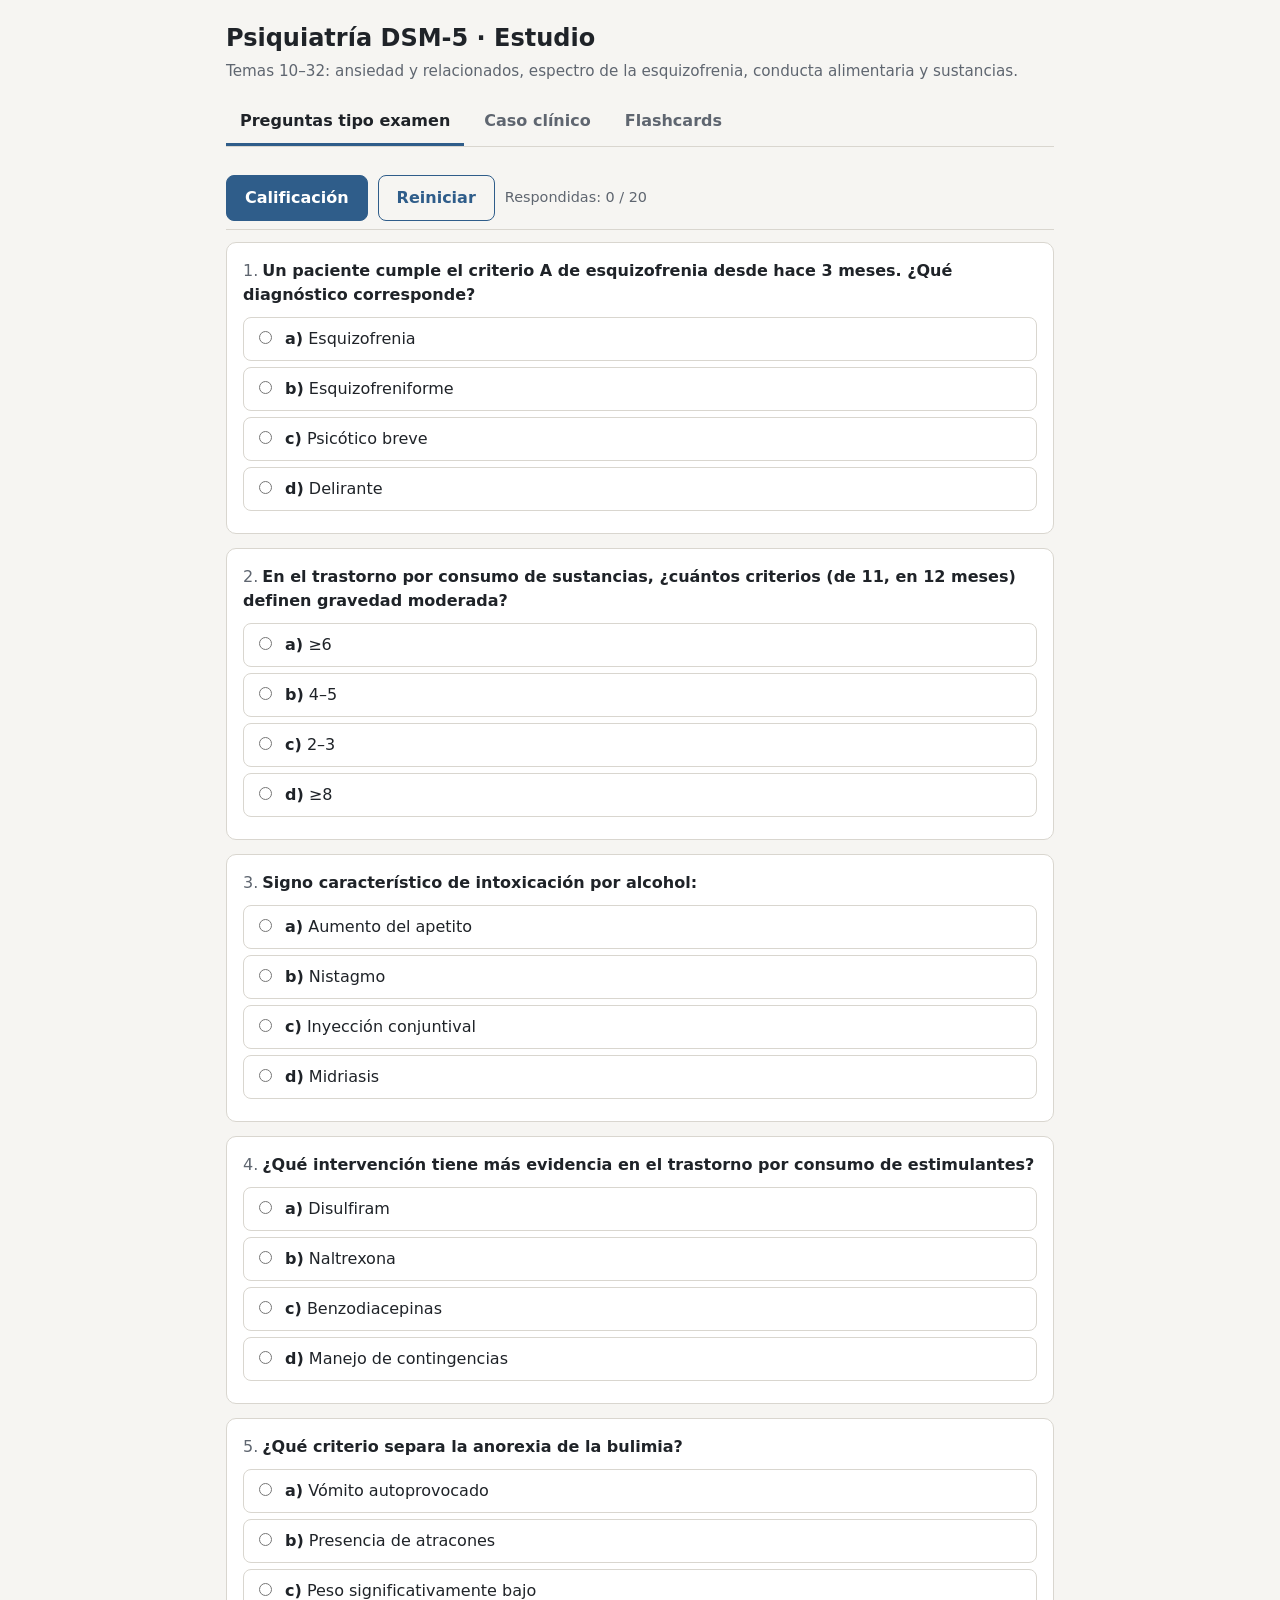
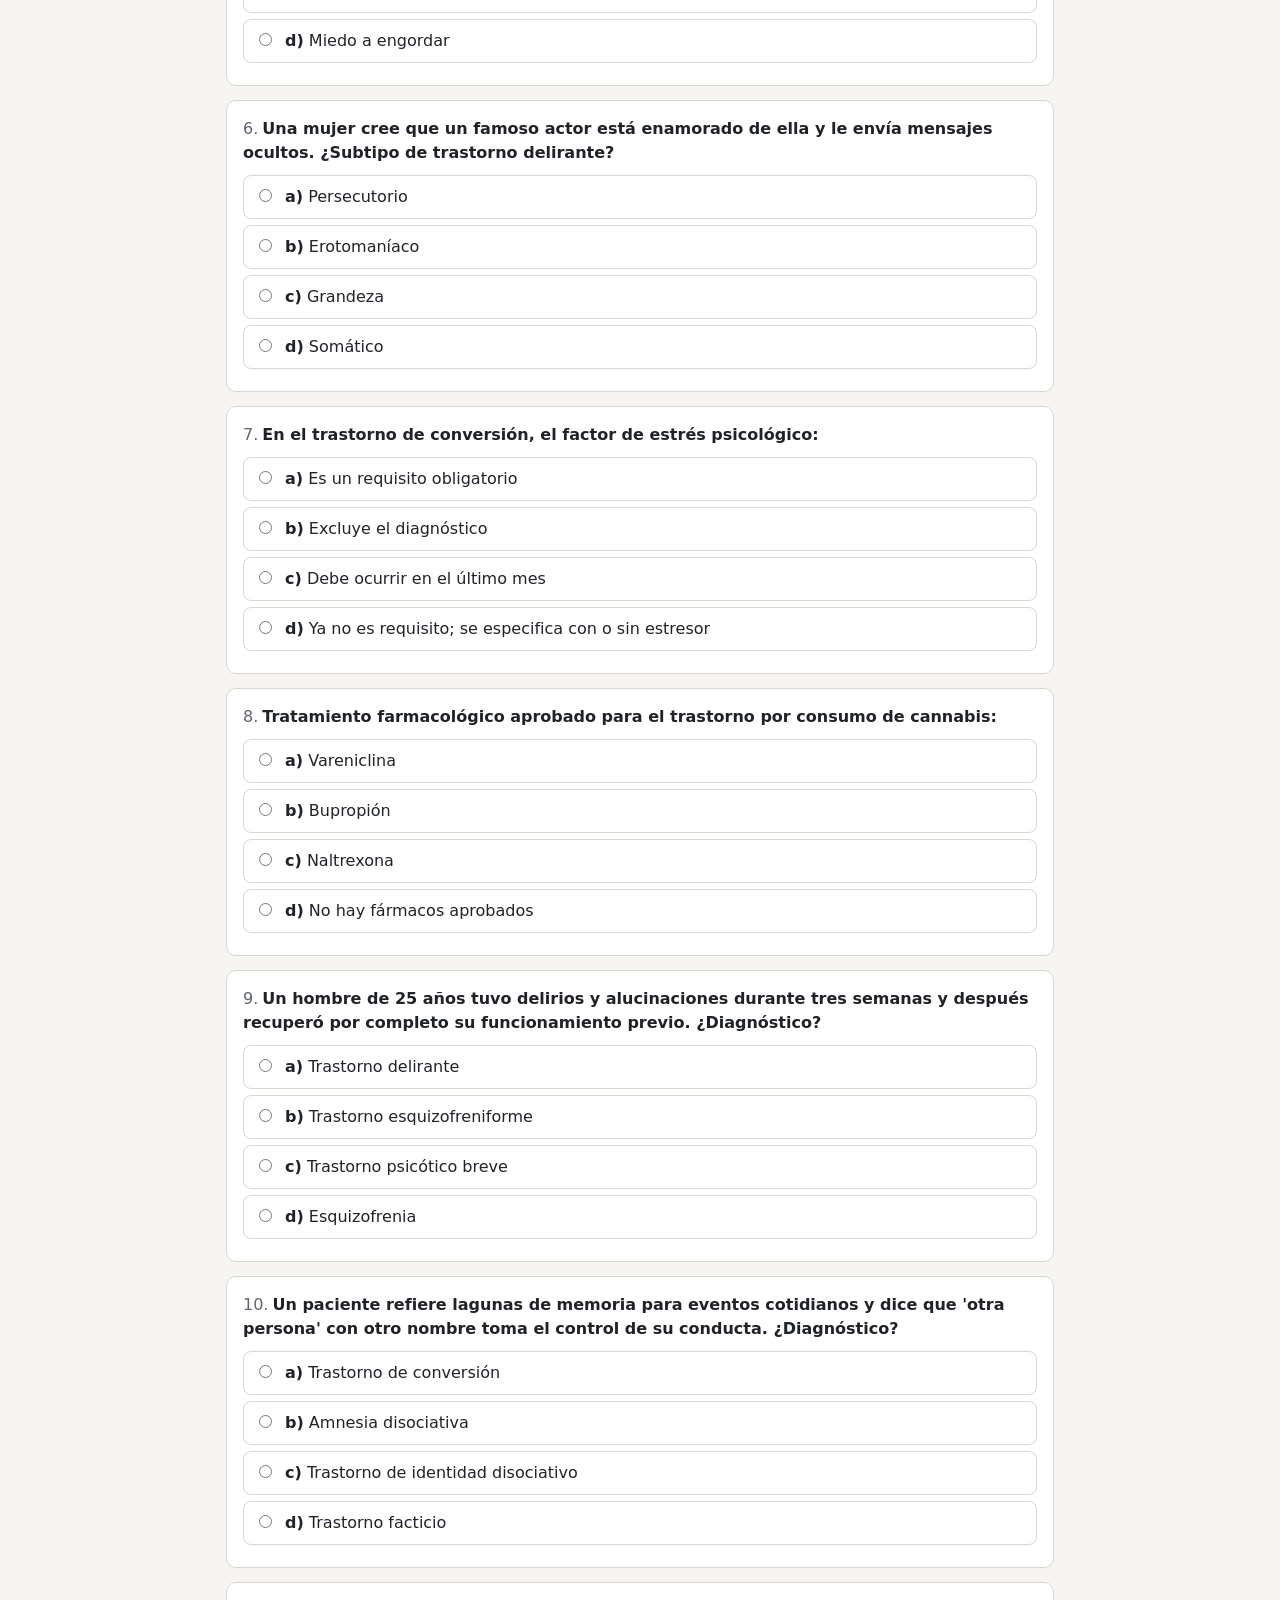
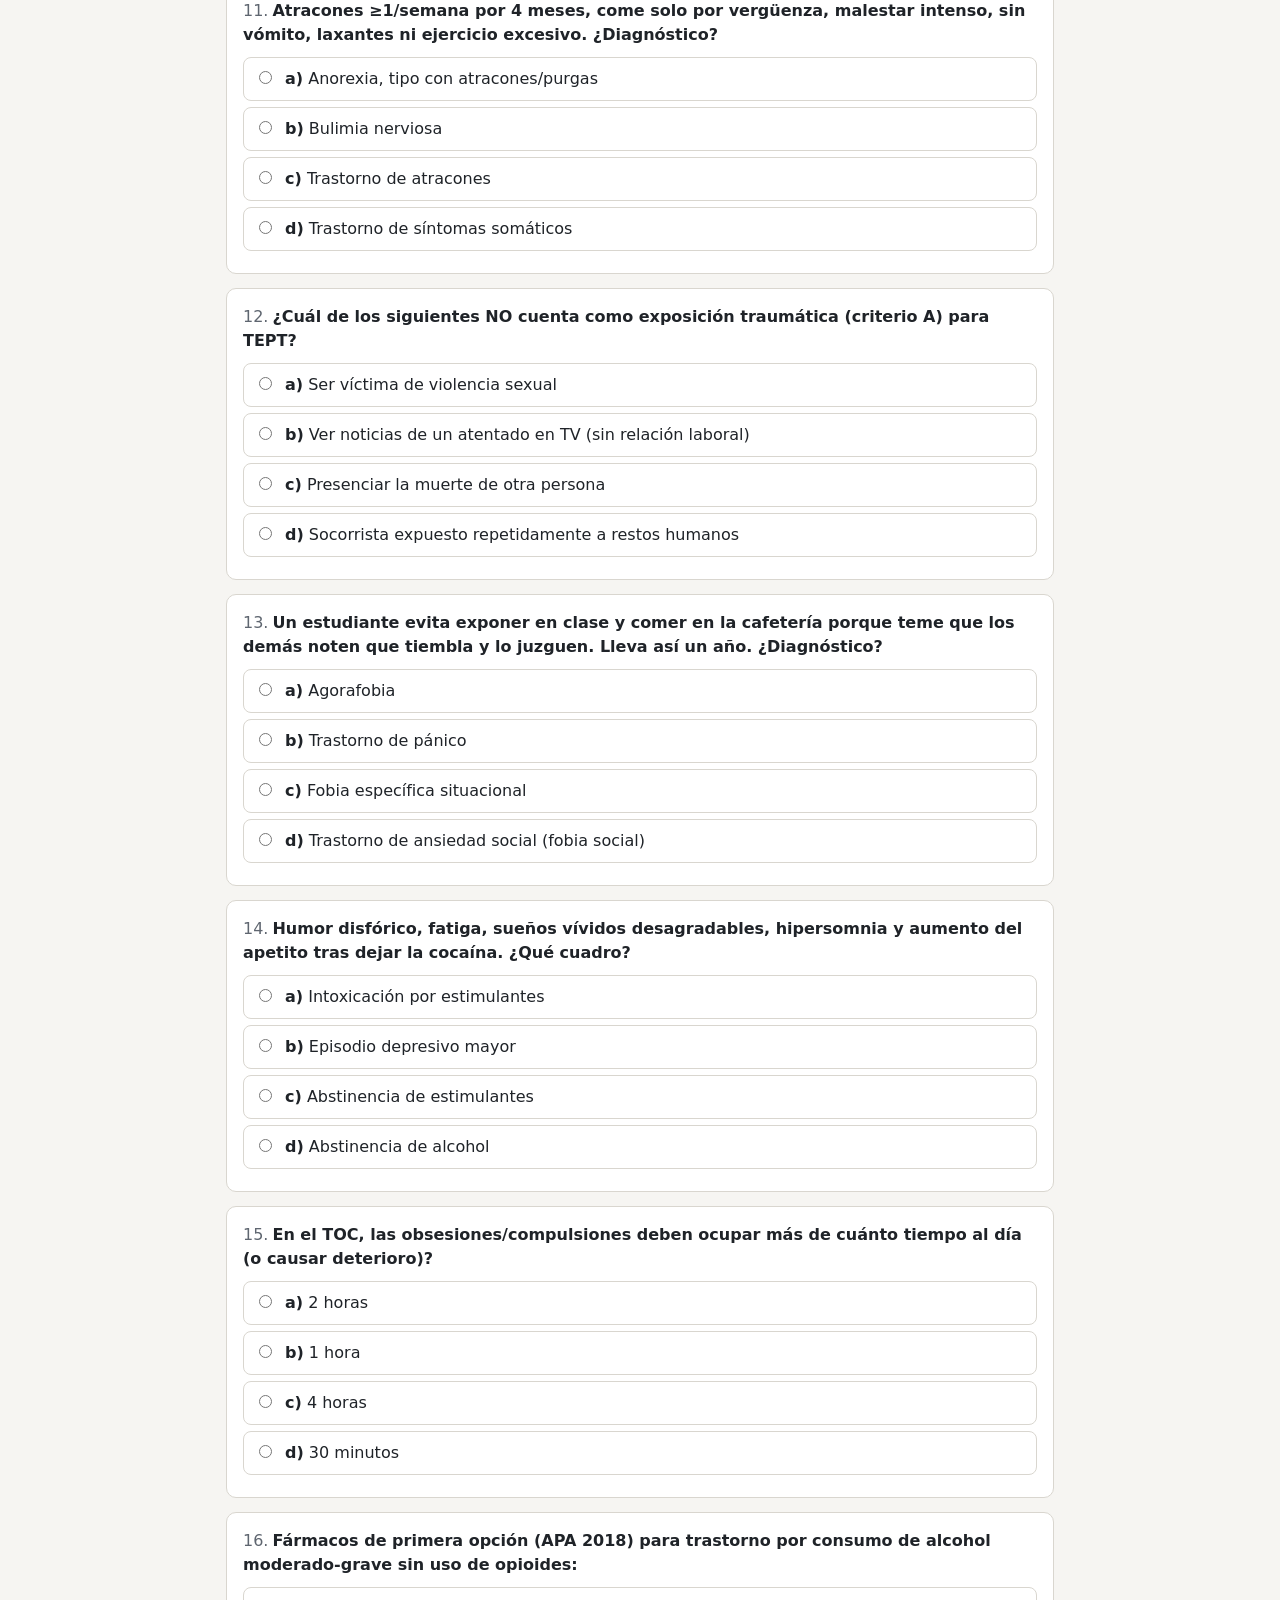
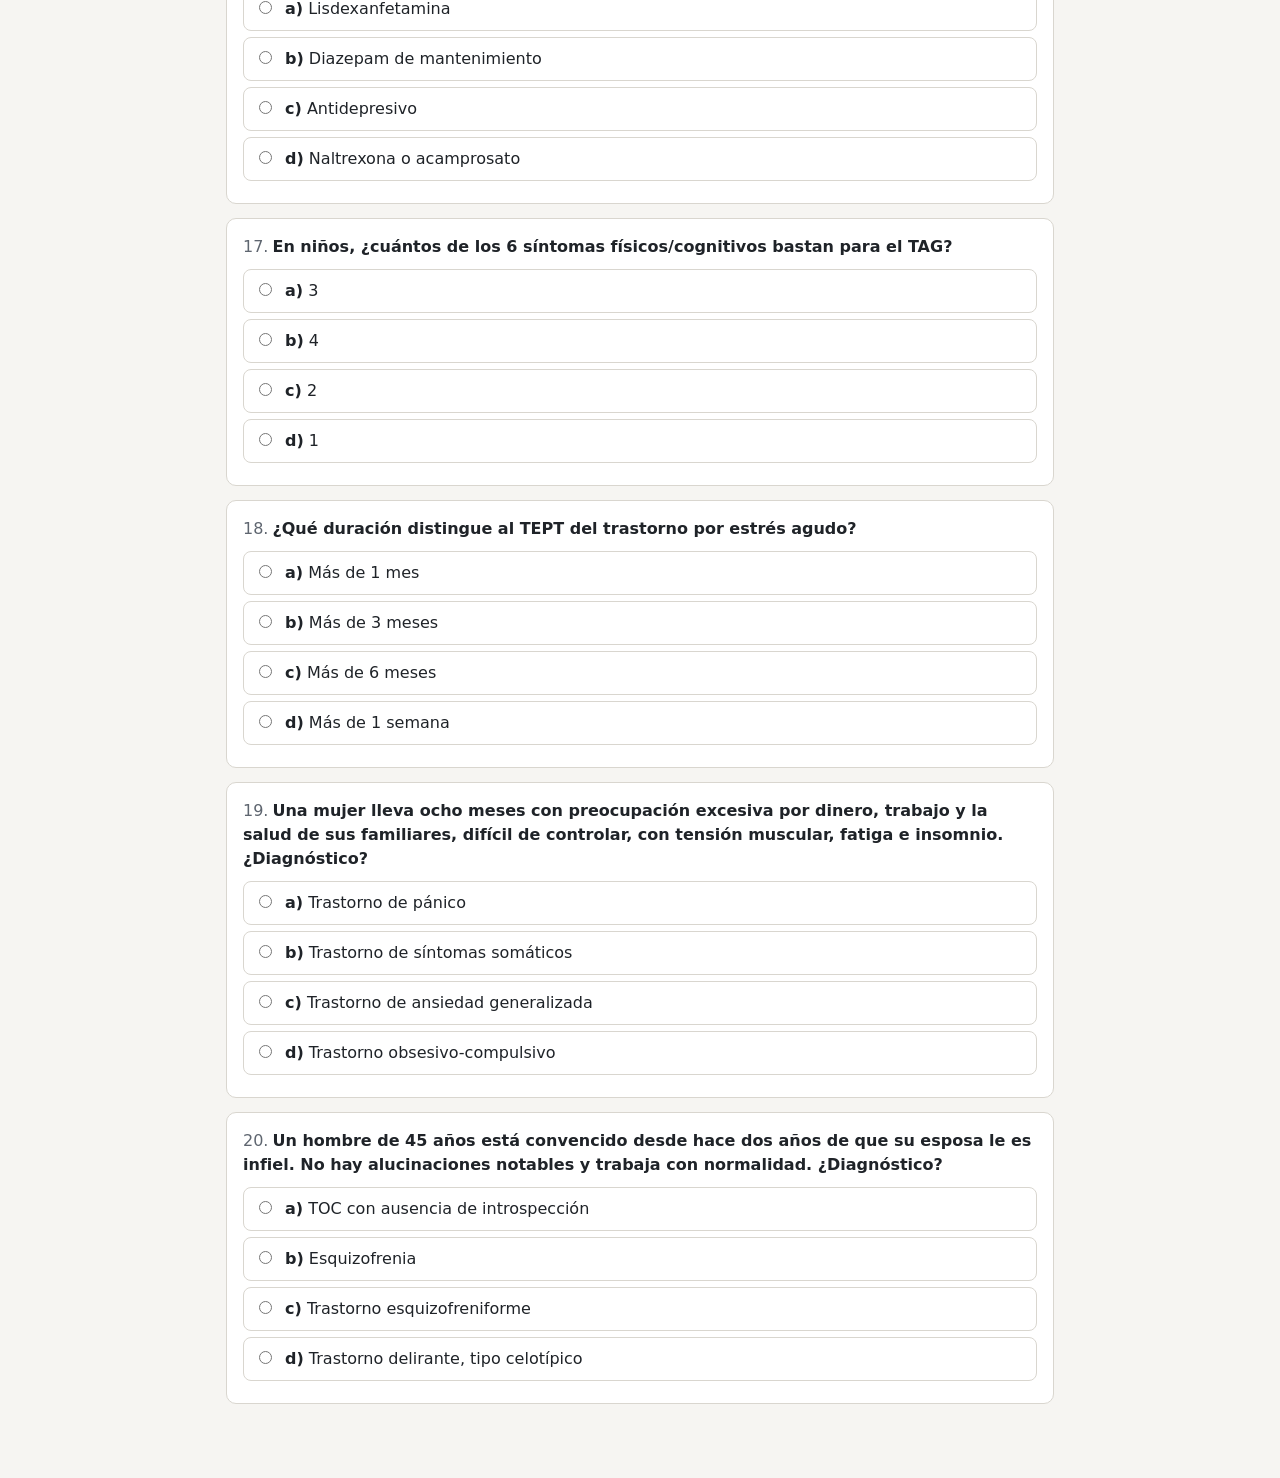
==== index.html @ 0a634ab6 "Agregar página de estudio de psiquiatría DSM-5 (temas 10–32) Incluye tres secciones basadas en la gu" ====
<!doctype html>
<html lang="es">
<head>
<meta charset="utf-8">
<meta name="viewport" content="width=device-width, initial-scale=1">
<title>Psiquiatría DSM-5: Estudio</title>
<meta name="description" content="Examen de opción múltiple, casos clínicos y flashcards de psiquiatría (DSM-5, temas 10–32).">
<style>
:root{
  --bg:#f6f5f2; --surface:#ffffff; --surface-2:#efede8; --text:#1f2328; --muted:#5f6670;
  --border:#d9d6cf; --accent:#2f5d8a; --accent-ink:#ffffff; --ok:#1f7a4a; --ok-bg:#e3f3ea;
  --bad:#b3261e; --bad-bg:#fbe6e4; --warn-bg:#fff4d6;
}
@media (prefers-color-scheme: dark){
  :root:not([data-theme="light"]){
    --bg:#15171a; --surface:#1e2125; --surface-2:#272b30; --text:#e6e6e3; --muted:#a2a8b0;
    --border:#363b42; --accent:#7fb0e0; --accent-ink:#10141a; --ok:#5ccf8f; --ok-bg:#16301f;
    --bad:#ff8a80; --bad-bg:#3a1c1a; --warn-bg:#3a3218;
  }
}
:root[data-theme="dark"]{
  --bg:#15171a; --surface:#1e2125; --surface-2:#272b30; --text:#e6e6e3; --muted:#a2a8b0;
  --border:#363b42; --accent:#7fb0e0; --accent-ink:#10141a; --ok:#5ccf8f; --ok-bg:#16301f;
  --bad:#ff8a80; --bad-bg:#3a1c1a; --warn-bg:#3a3218;
}
*{box-sizing:border-box}
body{margin:0;background:var(--bg);color:var(--text);font:16px/1.5 system-ui,-apple-system,"Segoe UI",Roboto,sans-serif}
.wrap{max-width:860px;margin:0 auto;padding:20px 16px 60px}
header h1{font-size:1.5rem;margin:0 0 4px}
header p{margin:0 0 16px;color:var(--muted);font-size:.95rem}
nav.tabs{display:flex;gap:6px;border-bottom:1px solid var(--border);margin-bottom:20px;overflow-x:auto}
nav.tabs button{background:none;border:none;border-bottom:3px solid transparent;color:var(--muted);padding:10px 14px;font:inherit;font-weight:600;cursor:pointer;white-space:nowrap}
nav.tabs button[aria-selected="true"]{color:var(--text);border-bottom-color:var(--accent)}
section[hidden]{display:none}
.card{background:var(--surface);border:1px solid var(--border);border-radius:10px;padding:16px;margin-bottom:14px}
.q-head{font-weight:600;margin-bottom:10px}
.q-num{color:var(--muted);font-weight:500;margin-right:4px}
.opt{display:flex;gap:10px;align-items:flex-start;padding:9px 10px;border:1px solid var(--border);border-radius:8px;margin:6px 0;cursor:pointer;background:var(--surface)}
.opt:hover{background:var(--surface-2)}
.opt input{margin-top:4px;flex:none}
.opt.correct{border-color:var(--ok);background:var(--ok-bg)}
.opt.wrong{border-color:var(--bad);background:var(--bad-bg)}
.card.graded-ok{border-left:5px solid var(--ok)}
.card.graded-bad{border-left:5px solid var(--bad)}
.why{display:none;margin-top:10px;font-size:.93rem;padding:10px;border-radius:8px;background:var(--surface-2)}
.graded .why{display:block}
.tag{display:inline-block;font-size:.75rem;font-weight:700;padding:2px 8px;border-radius:99px;margin-left:6px;vertical-align:middle}
.tag.ok{background:var(--ok-bg);color:var(--ok)}
.tag.bad{background:var(--bad-bg);color:var(--bad)}
.toolbar{display:flex;flex-wrap:wrap;gap:10px;align-items:center;margin:14px 0}
.btn{font:inherit;font-weight:600;padding:10px 18px;border-radius:8px;border:1px solid var(--accent);cursor:pointer;background:var(--accent);color:var(--accent-ink)}
.btn.secondary{background:transparent;color:var(--accent)}
.btn:disabled{opacity:.5;cursor:not-allowed}
select{font:inherit;padding:8px 10px;border-radius:8px;border:1px solid var(--border);background:var(--surface);color:var(--text);max-width:100%}
.score{display:none;padding:14px 16px;border-radius:10px;background:var(--warn-bg);border:1px solid var(--border);margin:10px 0 16px;font-size:1.05rem}
.score.show{display:block}
.score strong{font-size:1.4rem}
.case-text{background:var(--surface-2);border-left:4px solid var(--accent);padding:14px 16px;border-radius:8px;margin-bottom:16px}
.case-text h3{margin:0 0 8px}
.case-text p{margin:6px 0}
.sticky-bar{position:sticky;top:0;z-index:2;background:var(--bg);padding:8px 0;border-bottom:1px solid var(--border);margin-bottom:12px}
.progress{color:var(--muted);font-size:.9rem}
/* Flashcards */
.fc-area{display:flex;flex-direction:column;align-items:center}
.flash{width:100%;max-width:560px;height:320px;perspective:1200px;cursor:pointer;margin:6px 0 14px}
.flash-inner{position:relative;width:100%;height:100%;transition:transform .5s;transform-style:preserve-3d}
.flash.flipped .flash-inner{transform:rotateY(180deg)}
.face{position:absolute;inset:0;backface-visibility:hidden;-webkit-backface-visibility:hidden;border-radius:14px;border:1px solid var(--border);padding:22px;display:flex;flex-direction:column;justify-content:center;overflow:auto}
.front{background:var(--surface)}
.back{background:var(--surface-2);transform:rotateY(180deg);text-align:center}
.face .lbl{font-size:.75rem;text-transform:uppercase;letter-spacing:.08em;color:var(--muted);margin-bottom:10px;font-weight:700}
.front .txt{font-size:1.05rem}
.back .name{font-size:1.5rem;font-weight:700;margin-bottom:8px}
.back .key{color:var(--muted);font-size:.95rem}
.fc-nav{display:flex;gap:10px;flex-wrap:wrap;justify-content:center}
.hint{color:var(--muted);font-size:.85rem;text-align:center}
@media (max-width:520px){.flash{height:360px}.btn{padding:10px 14px}}
</style>
</head>
<body>
<div class="wrap">
  <header>
    <h1>Psiquiatría DSM-5 · Estudio</h1>
    <p>Temas 10–32: ansiedad y relacionados, espectro de la esquizofrenia, conducta alimentaria y sustancias.</p>
  </header>

  <nav class="tabs" role="tablist">
    <button role="tab" aria-selected="true" data-tab="examen">Preguntas tipo examen</button>
    <button role="tab" aria-selected="false" data-tab="caso">Caso clínico</button>
    <button role="tab" aria-selected="false" data-tab="flash">Flashcards</button>
  </nav>

  <!-- EXAMEN -->
  <section id="examen">
    <div class="sticky-bar toolbar">
      <button class="btn" id="ex-grade">Calificación</button>
      <button class="btn secondary" id="ex-reset">Reiniciar</button>
      <span class="progress" id="ex-progress"></span>
    </div>
    <div class="score" id="ex-score"></div>
    <div id="ex-list"></div>
  </section>

  <!-- CASO CLÍNICO -->
  <section id="caso" hidden>
    <div class="toolbar">
      <label for="case-select"><strong>Caso:</strong></label>
      <select id="case-select"></select>
    </div>
    <div class="case-text" id="case-text"></div>
    <div class="sticky-bar toolbar">
      <button class="btn" id="cs-grade">Calificación</button>
      <button class="btn secondary" id="cs-reset">Reiniciar</button>
      <span class="progress" id="cs-progress"></span>
    </div>
    <div class="score" id="cs-score"></div>
    <div id="cs-list"></div>
  </section>

  <!-- FLASHCARDS -->
  <section id="flash" hidden>
    <div class="toolbar">
      <label for="fc-filter"><strong>Bloque:</strong></label>
      <select id="fc-filter">
        <option value="all">Todos</option>
        <option value="ans">Ansiedad y relacionados (10–20)</option>
        <option value="psi">Espectro de la esquizofrenia (21–25)</option>
        <option value="ali">Conducta alimentaria (26–28)</option>
        <option value="sus">Sustancias (29–32)</option>
      </select>
      <button class="btn secondary" id="fc-shuffle">Barajar</button>
    </div>
    <div class="fc-area">
      <div class="progress" id="fc-progress"></div>
      <div class="flash" id="fc-card" tabindex="0" role="button" aria-label="Voltear tarjeta">
        <div class="flash-inner">
          <div class="face front"><div class="lbl">¿De qué se trata?</div><div class="txt" id="fc-front"></div></div>
          <div class="face back"><div class="lbl">Patología</div><div class="name" id="fc-name"></div><div class="key" id="fc-key"></div></div>
        </div>
      </div>
      <div class="fc-nav">
        <button class="btn secondary" id="fc-prev">← Anterior</button>
        <button class="btn" id="fc-flip">Voltear</button>
        <button class="btn secondary" id="fc-next">Siguiente →</button>
      </div>
      <p class="hint">Toca la tarjeta para voltearla. Teclado: ← → para moverte, espacio para voltear.</p>
    </div>
  </section>
</div>

<script>
/* ================== BANCO DE PREGUNTAS TIPO EXAMEN ================== */
const EXAM = [
 {q:"Una mujer tiene episodios súbitos de palpitaciones, sensación de ahogo y miedo a morir que alcanzan su pico en minutos y aparecen sin causa aparente. Desde hace dos meses evita salir por temor a otro episodio. ¿Diagnóstico más probable?",
  o:["Trastorno de ansiedad generalizada","Trastorno de pánico","Trastorno de ansiedad social","Fobia específica"],a:1,
  w:"Ataques inesperados y recurrentes con pico en minutos + ≥1 mes de preocupación por nuevos ataques o cambio de conducta (evitación)."},
 {q:"¿Cuántos de los 13 síntomas se requieren para definir un ataque de pánico?",
  o:["≥2","≥3","≥4","≥6"],a:2,w:"El DSM-5 exige ≥4 de 13 síntomas con inicio súbito y pico en minutos."},
 {q:"En el trastorno de pánico, tras al menos un ataque debe haber preocupación persistente o cambio de conducta durante al menos:",
  o:["1 semana","1 mes","3 meses","6 meses"],a:1,w:"Criterio B: ≥1 mes de preocupación por nuevos ataques o sus consecuencias, o conducta desadaptada."},
 {q:"La agorafobia requiere miedo en al menos cuántas de 5 situaciones (transporte público, espacios abiertos, sitios cerrados, multitudes, estar solo fuera de casa)?",
  o:["1","2","3","5"],a:1,w:"≥2 de 5 situaciones, por temor a no poder escapar o no recibir ayuda; típicamente ≥6 meses."},
 {q:"Una mujer lleva ocho meses con preocupación excesiva por dinero, trabajo y la salud de sus familiares, difícil de controlar, con tensión muscular, fatiga e insomnio. ¿Diagnóstico?",
  o:["Trastorno de pánico","Trastorno de síntomas somáticos","Trastorno obsesivo-compulsivo","Trastorno de ansiedad generalizada"],a:3,
  w:"TAG: ≥6 meses de preocupación amplia y difícil de controlar + ≥3 de 6 síntomas (aquí tensión, fatiga, sueño)."},
 {q:"En niños, ¿cuántos de los 6 síntomas físicos/cognitivos bastan para el TAG?",
  o:["1","2","3","4"],a:0,w:"En adultos se piden ≥3 de 6; en niños basta 1."},
 {q:"Un estudiante evita exponer en clase y comer en la cafetería porque teme que los demás noten que tiembla y lo juzguen. Lleva así un año. ¿Diagnóstico?",
  o:["Fobia específica situacional","Agorafobia","Trastorno de ansiedad social (fobia social)","Trastorno de pánico"],a:2,
  w:"El núcleo es el miedo a la evaluación negativa de otros en situaciones sociales; ≥6 meses."},
 {q:"¿Cuál es la primera línea en fobia social según NICE (CG159)?",
  o:["TCC grupal","Benzodiacepinas","TCC individual basada en el modelo de Clark y Wells","Antipsicóticos"],a:2,
  w:"NICE recomienda TCC individual (Clark y Wells); la grupal no es la primera elección."},
 {q:"Un hombre se desmaya al ver sangre o recibir inyecciones y evita los análisis desde hace años. ¿Qué tipo de fobia específica es?",
  o:["Animal","Entorno natural","Sangre-inyección-herida","Situacional"],a:2,w:"Los 5 tipos: animal, entorno natural, sangre-inyección-herida, situacional y otra."},
 {q:"Tratamiento de primera línea de la fobia específica:",
  o:["ISRS","Terapia de exposición","Benzodiacepinas","Psicoanálisis"],a:1,w:"La exposición (en vivo; la realidad virtual es alternativa) es la primera línea."},
 {q:"En el TOC, las obsesiones/compulsiones deben ocupar más de cuánto tiempo al día (o causar deterioro)?",
  o:["30 minutos","1 hora","2 horas","4 horas"],a:1,w:"Criterio B: >1 hora al día o malestar/deterioro significativo."},
 {q:"Un paciente con TOC está completamente convencido de que si no revisa la estufa 20 veces su casa arderá. ¿Qué especificador corresponde?",
  o:["Con buena introspección","Con poca introspección","Con ausencia de introspección/creencias delirantes","Relacionado con tics"],a:2,
  w:"Si está completamente convencido de que sus creencias son ciertas: introspección ausente/con creencias delirantes."},
 {q:"Tratamiento psicoterapéutico de elección en el TOC:",
  o:["Exposición y prevención de respuesta (EPR)","Psicoterapia interpersonal","EMDR","Hipnosis"],a:0,w:"TCC con EPR y/o ISRS; alternativas: clomipramina o potenciar con antipsicótico."},
 {q:"Un hombre presenció un accidente grave hace 12 días. Tiene recuerdos intrusivos, pesadillas, evitación, hipervigilancia y 10 de 14 síntomas. ¿Diagnóstico?",
  o:["Trastorno por estrés postraumático","Trastorno de adaptación","Trastorno por estrés agudo","Trastorno psicótico breve"],a:2,
  w:"Estrés agudo: ≥9 de 14 síntomas y duración de 3 días a 1 mes. Aún no cumple el mes para TEPT."},
 {q:"¿Qué duración distingue al TEPT del trastorno por estrés agudo?",
  o:["Más de 1 semana","Más de 1 mes","Más de 3 meses","Más de 6 meses"],a:1,w:"Estrés agudo: 3 días–1 mes. TEPT: más de 1 mes."},
 {q:"El especificador 'con expresión retardada' del TEPT se usa cuando los criterios completos aparecen:",
  o:["≥1 mes después","≥3 meses después","≥6 meses después","≥1 año después"],a:2,w:"Expresión retardada: criterios completos ≥6 meses después del trauma."},
 {q:"Según la guía VA/DoD 2023, ¿qué se recomienda en primer lugar para el TEPT?",
  o:["Benzodiacepinas","Psicoterapia individual centrada en el trauma","Cannabis medicinal","Antipsicótico solo"],a:1,
  w:"Exposición prolongada, procesamiento cognitivo o EMDR; se recomienda NO usar benzodiacepinas ni cannabis."},
 {q:"¿Cuál de los siguientes NO cuenta como exposición traumática (criterio A) para TEPT?",
  o:["Ser víctima de violencia sexual","Presenciar la muerte de otra persona","Ver noticias de un atentado en TV (sin relación laboral)","Socorrista expuesto repetidamente a restos humanos"],a:2,
  w:"La exposición por medios o TV no cuenta, salvo que sea por trabajo."},
 {q:"Un paciente refiere lagunas de memoria para eventos cotidianos y dice que 'otra persona' con otro nombre toma el control de su conducta. ¿Diagnóstico?",
  o:["Amnesia disociativa","Trastorno de identidad disociativo","Trastorno de conversión","Trastorno facticio"],a:1,w:"≥2 estados de personalidad + lapsos de memoria recurrentes."},
 {q:"El especificador 'con fuga disociativa' pertenece a:",
  o:["Trastorno de identidad disociativo","Amnesia disociativa","Despersonalización/desrealización","TEPT"],a:1,w:"Fuga: deambular con propósito o desorientado con amnesia de la identidad; especificador de la amnesia disociativa."},
 {q:"Una joven presenta debilidad en una pierna. La exploración no concuerda con ninguna enfermedad neurológica y no hay evidencia de fingimiento. ¿Diagnóstico?",
  o:["Trastorno facticio","Simulación","Trastorno de conversión","Trastorno de ansiedad por enfermedad"],a:2,
  w:"Síntoma motor/sensitivo incompatible con enfermedad neurológica reconocida, sin fingimiento."},
 {q:"En el trastorno de conversión, el factor de estrés psicológico:",
  o:["Es un requisito obligatorio","Ya no es requisito; se especifica con o sin estresor","Excluye el diagnóstico","Debe ocurrir en el último mes"],a:1,w:"El DSM-5 lo deja como especificador; ya no es requisito."},
 {q:"Una enfermera se inyecta insulina a escondidas para provocarse hipoglucemias y se presenta en urgencias como enferma, sin beneficio económico. ¿Diagnóstico?",
  o:["Simulación","Trastorno facticio","Trastorno de conversión","Trastorno de síntomas somáticos"],a:1,
  w:"Engaño identificado sin recompensa externa obvia = facticio. Si hubiera incentivo externo sería simulación."},
 {q:"Una madre provoca síntomas en su hijo para llevarlo repetidamente al hospital. ¿A quién se diagnostica de trastorno facticio aplicado a otro?",
  o:["Al niño","A la madre (autora)","A ambos","A ninguno; es simulación"],a:1,w:"El diagnóstico es del autor; a la víctima se le puede diagnosticar maltrato."},
 {q:"Paciente con dolor lumbar desde hace 9 meses, piensa constantemente que es algo grave, dedica horas a investigar y consultar, aunque los estudios son normales. ¿Diagnóstico?",
  o:["Trastorno de ansiedad por enfermedad","Trastorno de síntomas somáticos con predominio de dolor","Trastorno de conversión","Trastorno facticio"],a:1,
  w:"Hay síntoma físico real + respuesta excesiva (pensamientos, ansiedad, tiempo) >6 meses. En ansiedad por enfermedad los síntomas son ausentes o leves."},
 {q:"En el trastorno de síntomas somáticos, la gravedad 'moderada' corresponde a:",
  o:["1 criterio B","≥2 criterios B","≥2 criterios B + múltiples quejas","Cualquier síntoma de dolor"],a:1,w:"Leve: 1 criterio B; moderado: ≥2; grave: ≥2 + múltiples quejas o un síntoma muy intenso."},
 {q:"Un hombre de 25 años tuvo delirios y alucinaciones durante tres semanas y después recuperó por completo su funcionamiento previo. ¿Diagnóstico?",
  o:["Esquizofrenia","Trastorno esquizofreniforme","Trastorno psicótico breve","Trastorno delirante"],a:2,w:"≥1 día y <1 mes con retorno total al nivel previo."},
 {q:"Un paciente cumple el criterio A de esquizofrenia desde hace 3 meses. ¿Qué diagnóstico corresponde?",
  o:["Psicótico breve","Esquizofreniforme","Esquizofrenia","Delirante"],a:1,w:"Esquizofreniforme: criterio A + ≥1 mes y <6 meses."},
 {q:"¿Cuál NO es uno de los síntomas que deben estar presentes (al menos uno) en el criterio A de esquizofrenia?",
  o:["Delirios","Alucinaciones","Discurso desorganizado","Síntomas negativos"],a:3,w:"Se necesitan ≥2 de 5 y al menos uno debe ser delirios, alucinaciones o discurso desorganizado."},
 {q:"Duración mínima total de la esquizofrenia:",
  o:["1 mes","3 meses","6 meses (incluye ≥1 mes de fase activa)","12 meses"],a:2,w:"≥6 meses de signos continuos, incluido ≥1 mes de síntomas activos."},
 {q:"Un hombre de 45 años está convencido desde hace dos años de que su esposa le es infiel. No hay alucinaciones notables y trabaja con normalidad. ¿Diagnóstico?",
  o:["Esquizofrenia","Trastorno delirante, tipo celotípico","Trastorno esquizofreniforme","TOC con ausencia de introspección"],a:1,
  w:"Delirio ≥1 mes, sin criterio A de esquizofrenia, funcionamiento conservado. Tema: infidelidad = celotípico."},
 {q:"Una mujer cree que un famoso actor está enamorado de ella y le envía mensajes ocultos. ¿Subtipo de trastorno delirante?",
  o:["Grandeza","Erotomaníaco","Persecutorio","Somático"],a:1,w:"Erotomaníaco: otra persona (a menudo de mayor estatus) lo ama."},
 {q:"Una mujer lleva 8 meses con delirios y alucinaciones, con episodios depresivos mayores la mayor parte de la enfermedad, y tuvo más de 2 semanas de psicosis sin síntomas del ánimo. ¿Diagnóstico?",
  o:["Esquizofrenia","Trastorno esquizoafectivo, tipo depresivo","Depresión mayor con características psicóticas","Trastorno delirante"],a:1,
  w:"Psicosis + episodio del ánimo concurrente, ≥2 semanas de psicosis sin ánimo y ánimo presente la mayor parte del tiempo."},
 {q:"Paciente con esquizofrenia que no mejora tras varios antipsicóticos con adherencia comprobada. ¿Qué recomienda la APA (2020)?",
  o:["Suspender antipsicóticos","Clozapina","Solo psicoeducación","Benzodiacepina de mantenimiento"],a:1,w:"Clozapina para esquizofrenia resistente o riesgo de suicidio persistente."},
 {q:"¿Cuál es una característica de buen pronóstico del trastorno esquizofreniforme?",
  o:["Afecto embotado","Mal funcionamiento previo","Confusión o perplejidad","Inicio insidioso de años"],a:2,
  w:"Requiere ≥2 de: psicosis notable en las primeras 4 semanas, confusión/perplejidad, buen funcionamiento previo, ausencia de afecto plano."},
 {q:"Una joven con IMC de 15,5 restringe lo que come y tiene miedo intenso a engordar. Sin atracones ni purgas en 3 meses. ¿Diagnóstico completo?",
  o:["Bulimia nerviosa, leve","Anorexia nerviosa, restrictiva, moderada","Anorexia nerviosa, restrictiva, grave","Trastorno de atracones"],a:2,
  w:"IMC: leve ≥17; moderado 16–16,99; grave 15–15,99; extremo <15."},
 {q:"¿Qué criterio separa la anorexia de la bulimia?",
  o:["Presencia de atracones","Peso significativamente bajo","Vómito autoprovocado","Miedo a engordar"],a:1,w:"La anorexia exige peso significativamente bajo; la bulimia no."},
 {q:"Frecuencia mínima de atracones y conductas compensatorias en la bulimia:",
  o:["≥1/semana durante 1 mes","≥1/semana durante 3 meses","≥2/semana durante 3 meses","≥2/semana durante 6 meses"],a:1,w:"En promedio ≥1 vez por semana durante 3 meses."},
 {q:"Una paciente con bulimia vomita 9 veces por semana. ¿Gravedad?",
  o:["Leve","Moderada","Grave","Extrema"],a:2,w:"Leve 1–3; moderada 4–7; grave 8–13; extrema ≥14 conductas compensatorias/semana."},
 {q:"Atracones ≥1/semana por 4 meses, come solo por vergüenza, malestar intenso, sin vómito, laxantes ni ejercicio excesivo. ¿Diagnóstico?",
  o:["Bulimia nerviosa","Anorexia, tipo con atracones/purgas","Trastorno de atracones","Trastorno de síntomas somáticos"],a:2,w:"Atracones sin conducta compensatoria recurrente + ≥3 de 5 rasgos."},
 {q:"Fármaco recomendado junto con TCC en la bulimia nerviosa:",
  o:["Lisdexanfetamina","Fluoxetina (ISRS)","Clozapina","Naltrexona"],a:1,w:"TCC centrada en el trastorno + ISRS (fluoxetina)."},
 {q:"En el trastorno por consumo de sustancias, ¿cuántos criterios (de 11, en 12 meses) definen gravedad moderada?",
  o:["2–3","4–5","≥6","≥8"],a:1,w:"Leve 2–3; moderado 4–5; grave ≥6."},
 {q:"Un hombre bebe a diario desde hace años. Diez horas después de dejar de beber presenta temblor, sudoración, pulso de 110, ansiedad e insomnio. ¿Qué cuadro es?",
  o:["Intoxicación por alcohol","Abstinencia de alcohol","TAG","Trastorno por consumo leve"],a:1,w:"Abstinencia: ≥2 síntomas en horas o días tras cese de consumo intenso y prolongado; hiperactividad autonómica."},
 {q:"Signo característico de intoxicación por alcohol:",
  o:["Midriasis","Nistagmo","Inyección conjuntival","Aumento del apetito"],a:1,w:"Habla pastosa, incoordinación, marcha insegura, nistagmo, alteración de atención/memoria, estupor o coma."},
 {q:"Fármacos de primera opción (APA 2018) para trastorno por consumo de alcohol moderado-grave sin uso de opioides:",
  o:["Naltrexona o acamprosato","Diazepam de mantenimiento","Antidepresivo","Lisdexanfetamina"],a:0,w:"Naltrexona o acamprosato; alternativas: disulfiram, topiramato, gabapentina."},
 {q:"Un joven con ojos rojos, boca seca, hambre intensa y taquicardia tras fumar hace una hora. ¿Qué cuadro?",
  o:["Intoxicación por cannabis","Intoxicación por estimulantes","Abstinencia de tabaco","Intoxicación por alcohol"],a:0,w:"≥2 en 2 h: inyección conjuntival, aumento del apetito, boca seca, taquicardia."},
 {q:"Tratamiento farmacológico aprobado para el trastorno por consumo de cannabis:",
  o:["Naltrexona","Bupropión","No hay fármacos aprobados","Vareniclina"],a:2,w:"No hay fármacos aprobados; lo mejor respaldado es TCC, mejora motivacional y manejo de contingencias."},
 {q:"¿Qué intervención tiene más evidencia en el trastorno por consumo de estimulantes?",
  o:["Naltrexona","Manejo de contingencias","Disulfiram","Benzodiacepinas"],a:1,w:"No hay fármacos aprobados por la FDA; el manejo de contingencias tiene la mejor evidencia."},
 {q:"Humor disfórico, fatiga, sueños vívidos desagradables, hipersomnia y aumento del apetito tras dejar la cocaína. ¿Qué cuadro?",
  o:["Intoxicación por estimulantes","Abstinencia de estimulantes","Episodio depresivo mayor","Abstinencia de alcohol"],a:1,w:"Abstinencia de estimulantes: humor disfórico + ≥2 (fatiga, sueños vívidos, insomnio/hipersomnia, apetito, cambio psicomotor)."},
 {q:"Sobre el tabaco en el DSM-5, es correcto que:",
  o:["Existe intoxicación por tabaco","La abstinencia requiere ≥4 de 7 síntomas en 24 h","La abstinencia aparece a los 7 días","No existe trastorno por consumo de tabaco"],a:1,w:"No hay intoxicación por tabaco; abstinencia = ≥4 de 7 síntomas en las 24 h tras cese o reducción."},
 {q:"La remisión 'continuada' de un trastorno por consumo se define como no cumplir criterios (salvo ansias) durante:",
  o:["≥3 meses","≥6 meses","≥12 meses","≥24 meses"],a:2,w:"Inicial: ≥3 y <12 meses; continuada: ≥12 meses."}
];

/* ================== CASOS CLÍNICOS (10 preguntas cada uno) ================== */
const CASES = [
 {title:"Caso 1 · Psicosis en un estudiante",
  text:[
   "Andrés, 22 años, estudiante de ingeniería, es traído por su familia. Desde hace <b>7 meses</b> se ha aislado, dejó de asistir a clases y descuida su higiene. Hace <b>5 semanas</b> comenzó a decir que sus vecinos instalaron cámaras para vigilarlo y que \"la televisión envía mensajes sobre él\".",
   "Refiere escuchar dos voces que comentan lo que hace. En la entrevista su discurso salta de un tema a otro sin conexión, su expresión facial es pobre y responde con monosílabos. No hay antecedentes de episodios depresivos ni maníacos. Antidoping negativo; TSH y exploración neurológica normales. Fuma cannabis \"de vez en cuando\" desde los 16 años."],
  qs:[
   {q:"¿Cuál es el diagnóstico más probable?",o:["Trastorno psicótico breve","Trastorno esquizofreniforme","Esquizofrenia","Trastorno delirante, tipo persecutorio"],a:2,w:"Criterio A + deterioro funcional + ≥6 meses de signos (7 meses incluyendo pródromo) con ≥1 mes de fase activa."},
   {q:"La creencia de que lo vigilan con cámaras es un ejemplo de:",o:["Alucinación","Delirio persecutorio","Obsesión","Idea sobrevalorada sin importancia clínica"],a:1,w:"Delirio: creencia falsa y fija; tema persecutorio."},
   {q:"Las voces que comentan lo que hace son:",o:["Alucinaciones auditivas","Ilusiones","Pseudoalucinaciones por ansiedad","Delirios somáticos"],a:0,w:"Percibir algo sin estímulo externo."},
   {q:"La expresión facial pobre y responder con monosílabos corresponden a:",o:["Síntomas positivos","Síntomas negativos","Catatonía","Discurso desorganizado"],a:1,w:"Síntomas negativos: expresión emocional disminuida y abulia/alogia."},
   {q:"¿Cuántos de los 5 síntomas del criterio A presenta Andrés?",o:["2","3","4","5"],a:2,w:"Delirios, alucinaciones, discurso desorganizado y síntomas negativos = 4 (no hay conducta catatónica). Se necesitan ≥2."},
   {q:"¿Qué representan los 7 meses previos de aislamiento y descuido antes de la fase activa?",o:["Fase residual","Fase prodrómica","Episodio depresivo","Periodo de remisión"],a:1,w:"El criterio C incluye periodos prodrómicos (síntomas negativos o atenuados) dentro de los 6 meses."},
   {q:"Si los síntomas tuvieran solo 3 meses de evolución total, el diagnóstico sería:",o:["Esquizofrenia","Trastorno esquizofreniforme","Psicótico breve","Esquizoafectivo"],a:1,w:"Esquizofreniforme: ≥1 mes y <6 meses."},
   {q:"¿Por qué se descarta el trastorno esquizoafectivo?",o:["Porque hay alucinaciones","Porque no hay episodios mayores del ánimo concurrentes","Porque es joven","Porque consume cannabis"],a:1,w:"El esquizoafectivo requiere un episodio maníaco o depresivo mayor concurrente con el criterio A."},
   {q:"Respecto al cannabis, la guía señala que:",o:["Protege contra la psicosis","El consumo intenso se asocia con mayor riesgo de esquizofrenia","Es tratamiento de los síntomas negativos","No tiene relación"],a:1,w:"El consumo intenso de cannabis se asocia con mayor riesgo (OMS)."},
   {q:"Si tras dos antipsicóticos adecuados no mejora, ¿qué fármaco recomienda la APA?",o:["Clozapina","Diazepam","Fluoxetina","Litio en monoterapia"],a:0,w:"Clozapina en esquizofrenia resistente o con riesgo suicida persistente."}
  ]},
 {title:"Caso 2 · Asalto y síntomas que no ceden",
  text:[
   "Mariana, 29 años, fue asaltada con arma de fuego al salir del metro hace <b>10 semanas</b>. Desde entonces tiene pesadillas casi diarias y, cuando escucha motos, siente que \"vuelve a estar ahí\" con taquicardia y sudoración.",
   "Dejó de usar el metro y cambió su ruta al trabajo. Se culpa por \"haber salido tarde\", ya no disfruta salir con amigas y se siente desconectada de su pareja. Está irritable, se sobresalta con cualquier ruido, duerme mal y le cuesta concentrarse. No consume sustancias y no tiene enfermedades médicas."],
  qs:[
   {q:"¿Cuál es el diagnóstico más probable?",o:["Trastorno por estrés agudo","Trastorno por estrés postraumático","Trastorno de pánico con agorafobia","Trastorno de ansiedad generalizada"],a:1,w:"Trauma + intrusión, evitación, cognición/ánimo y alerta durante más de 1 mes."},
   {q:"El asalto con arma cumple el criterio A porque:",o:["Fue una amenaza real de muerte o lesión grave vivida directamente","Lo vio en televisión","Le ocurrió a un desconocido","Cualquier estrés lo cumple"],a:0,w:"Exposición a muerte, lesión grave o violencia sexual, real o amenaza."},
   {q:"\"Siente que vuelve a estar ahí\" al escuchar motos es un síntoma de:",o:["Evitación","Intrusión (flashback/reacción disociativa)","Alerta","Despersonalización"],a:1,w:"Criterio B: reacciones disociativas (flashbacks) y reacción fisiológica ante recordatorios."},
   {q:"Dejar de usar el metro corresponde al criterio:",o:["B – Intrusión","C – Evitación","D – Cognición y ánimo","E – Alerta"],a:1,w:"Evitación de lugares o situaciones que despiertan recuerdos."},
   {q:"Culparse por \"haber salido tarde\" es un ejemplo de:",o:["Culpa distorsionada (criterio D)","Delirio de culpa","Obsesión","Hipervigilancia"],a:0,w:"Cambios negativos en cognición y ánimo: culpa distorsionada sobre causas o consecuencias."},
   {q:"¿Cuántos síntomas mínimos del grupo E (alerta y reactividad) se requieren?",o:["≥1","≥2","≥3","≥4"],a:1,w:"B ≥1, C ≥1, D ≥2, E ≥2."},
   {q:"Si la evaluación se hubiera hecho a los 15 días del asalto con los mismos síntomas, el diagnóstico sería:",o:["TEPT","Estrés agudo","Trastorno de adaptación","Ninguno"],a:1,w:"Estrés agudo: 3 días a 1 mes, ≥9 de 14 síntomas."},
   {q:"Si los criterios completos hubieran aparecido 7 meses después del asalto, se añadiría el especificador:",o:["Con síntomas disociativos","Con expresión retardada","Crónico","Con inicio posparto"],a:1,w:"Expresión retardada: ≥6 meses después."},
   {q:"Tratamiento de primera elección según VA/DoD 2023:",o:["Psicoterapia individual centrada en el trauma","Clonazepam","Cannabis medicinal","Antipsicótico"],a:0,w:"Exposición prolongada, procesamiento cognitivo o EMDR."},
   {q:"Si Mariana no puede o no quiere psicoterapia, un fármaco recomendado es:",o:["Sertralina","Alprazolam","Haloperidol","Naltrexona"],a:0,w:"Sertralina, paroxetina, fluoxetina o venlafaxina; no benzodiacepinas."}
  ]},
 {title:"Caso 3 · Una adolescente que no come",
  text:[
   "Sofía, 17 años, es llevada por su madre. En el último año bajó de 54 a 41 kg (talla 1,63 m; <b>IMC ≈ 15,4</b>). Come solo verduras, cuenta calorías y corre 10 km al día. Dice que \"todavía tiene grasa en el abdomen\" y siente pánico al pensar en subir de peso.",
   "En los últimos <b>3 meses</b> niega atracones y vómitos. Presenta amenorrea, bradicardia (FC 48) y piel seca. La madre está muy involucrada y dispuesta a participar en el tratamiento."],
  qs:[
   {q:"¿Cuál es el diagnóstico más probable?",o:["Bulimia nerviosa","Anorexia nerviosa","Trastorno de atracones","Trastorno de síntomas somáticos"],a:1,w:"Restricción + peso significativamente bajo + miedo a engordar + percepción alterada."},
   {q:"¿Qué subtipo corresponde?",o:["Restrictivo","Con atracones/purgas","Mixto","No especificado"],a:0,w:"Sin atracones ni purgas en los últimos 3 meses; pérdida por dieta y ejercicio."},
   {q:"Según el IMC de 15,4, la gravedad es:",o:["Leve","Moderada","Grave","Extrema"],a:2,w:"Grave: 15–15,99 kg/m²."},
   {q:"Decir que \"todavía tiene grasa\" estando muy delgada corresponde al criterio:",o:["A – Restricción","B – Miedo a engordar","C – Alteración de la percepción del peso/figura","Ninguno"],a:2,w:"Criterio C: alteración en cómo percibe su peso o figura."},
   {q:"El ejercicio excesivo en este caso se considera:",o:["Una conducta saludable","Una conducta para evitar ganar peso","Un atracón","Un criterio de bulimia exclusivamente"],a:1,w:"Parte de la restricción/conducta persistente que impide ganar peso."},
   {q:"Si su IMC fuera 14,5, la gravedad sería:",o:["Moderada","Grave","Extrema","Leve"],a:2,w:"Extrema: <15 kg/m²."},
   {q:"Si tuviera atracones y vómitos solo durante este cuadro, ¿se agrega diagnóstico de bulimia?",o:["Sí, siempre","No; se diagnostica anorexia tipo con atracones/purgas","Sí, si son ≥1/semana","Solo si hay laxantes"],a:1,w:"Si atracones y purgas ocurren solo durante la anorexia, no se diagnostica bulimia."},
   {q:"¿Qué es lo primero en el tratamiento?",o:["Iniciar un ISRS","Estabilización médica y rehabilitación nutricional","Lisdexanfetamina","Solo observación"],a:1,w:"Tras la estabilización médica, la rehabilitación nutricional y recuperación de peso son esenciales."},
   {q:"Dado que es adolescente con cuidador involucrado, la APA (2023) recomienda:",o:["Tratamiento basado en la familia","Psicoanálisis individual","Hospitalización indefinida","Antipsicótico"],a:0,w:"Tratamiento basado en la familia centrado en el trastorno alimentario."},
   {q:"¿Qué dato la diferencia de la bulimia nerviosa?",o:["El miedo a engordar","El peso significativamente bajo","La autoevaluación ligada al peso","El ejercicio"],a:1,w:"La anorexia exige peso bajo; la bulimia no."}
  ]},
 {title:"Caso 4 · Bebedor en el hospital",
  text:[
   "Roberto, 48 años, ingresa para una cirugía de vesícula. Su esposa refiere que bebe casi una botella de tequila diaria desde hace 10 años. En el último año faltó varias veces al trabajo, intentó dejarlo sin éxito, necesita beber más para \"sentirse igual\", sigue bebiendo pese a la gastritis y pasa mucho tiempo recuperándose de las borracheras. Su esposa amenaza con dejarlo.",
   "A las <b>12 horas</b> de su último trago presenta temblor de manos, sudoración, FC 112, náuseas, ansiedad e insomnio. Dice ver \"bichos en la pared\" pero sabe que no son reales. Está orientado."],
  qs:[
   {q:"El cuadro actual (12 h después del último trago) corresponde a:",o:["Intoxicación por alcohol","Abstinencia de alcohol","Delirium tremens","Trastorno de pánico"],a:1,w:"Cese de consumo intenso y prolongado + ≥2 síntomas en horas o días."},
   {q:"El especificador correcto para la abstinencia es:",o:["Sin especificador","Con alteraciones de la percepción","Con inicio posparto","Con catatonía"],a:1,w:"Alucinaciones con prueba de realidad conservada, sin síndrome confusional (está orientado)."},
   {q:"¿Cuántos criterios mínimos en 12 meses se requieren para trastorno por consumo de alcohol?",o:["1","2","4","6"],a:1,w:"≥2 de 11 criterios en 12 meses."},
   {q:"Faltar al trabajo pertenece al grupo de criterios de:",o:["Control deteriorado","Deterioro social","Consumo de riesgo","Farmacológicos"],a:1,w:"Incumplir deberes (5–7: deterioro social)."},
   {q:"Necesitar más alcohol para el mismo efecto es:",o:["Abstinencia","Tolerancia","Craving","Intoxicación"],a:1,w:"Tolerancia: criterio farmacológico."},
   {q:"Seguir bebiendo pese a la gastritis pertenece al grupo:",o:["Control deteriorado","Deterioro social","Consumo de riesgo","Farmacológicos"],a:2,w:"Seguir pese a un problema físico o psicológico causado o empeorado por la sustancia."},
   {q:"Roberto cumple al menos 7 criterios. ¿Gravedad?",o:["Leve","Moderado","Grave","Extremo"],a:2,w:"Leve 2–3, moderado 4–5, grave ≥6."},
   {q:"¿Cuál es un signo de INTOXICACIÓN (no de abstinencia) por alcohol?",o:["Temblor de manos","Nistagmo","Taquicardia >100","Insomnio"],a:1,w:"Intoxicación: habla pastosa, incoordinación, marcha insegura, nistagmo, estupor/coma."},
   {q:"Para la abstinencia aguda, la guía APA indica que las benzodiacepinas:",o:["No se usan nunca","Se usan para la abstinencia aguda","Son el tratamiento de mantenimiento","Se combinan con naltrexona de por vida"],a:1,w:"Benzodiacepinas solo para la abstinencia aguda (o comorbilidades que las requieran)."},
   {q:"Para mantener la abstinencia a largo plazo (sin uso de opioides), la primera opción es:",o:["Naltrexona o acamprosato","Diazepam","Lisdexanfetamina","Vareniclina"],a:0,w:"APA 2018: naltrexona o acamprosato; alternativas disulfiram, topiramato, gabapentina."}
  ]},
 {title:"Caso 5 · Síntomas que la medicina no explica",
  text:[
   "Laura, 34 años, llega a urgencias porque \"no puede mover la pierna derecha\" desde hace 2 días, tras una fuerte discusión con su jefe. En la exploración, al pedirle que levante la pierna izquierda contra resistencia, la derecha empuja hacia abajo con fuerza (<b>signo de Hoover positivo</b>). Reflejos normales y resonancia sin alteraciones. No hay evidencia de que finja y no busca incapacidad laboral.",
   "En la misma guardia: Pedro, 40 años, acude por <b>décima vez este año</b> con heridas que no cicatrizan; se encuentra una jeringa con heces en su mochila. No tiene demandas, seguro ni incapacidad pendientes. Y Ana, 52 años, sin síntomas físicos, lleva <b>8 meses</b> convencida de que tiene cáncer, se revisa los senos varias veces al día y pide estudios constantemente pese a resultados normales."],
  qs:[
   {q:"El diagnóstico más probable de Laura es:",o:["Trastorno facticio","Simulación","Trastorno de conversión (síntomas neurológicos funcionales)","Esclerosis múltiple"],a:2,w:"Síntoma motor incompatible con enfermedad neurológica reconocida, sin fingimiento."},
   {q:"¿Qué tipo de síntoma presenta Laura?",o:["Ataques o convulsiones","Debilidad o parálisis","Anestesia","Síntoma sensitivo especial"],a:1,w:"Tipo: debilidad o parálisis."},
   {q:"El signo de Hoover positivo sirve para:",o:["Demostrar que finge","Mostrar incompatibilidad con enfermedad neurológica","Diagnosticar ictus","Descartar ansiedad"],a:1,w:"Criterio B: hallazgos clínicos de incompatibilidad; no prueba fingimiento."},
   {q:"La discusión con su jefe, según el DSM-5:",o:["Es requisito obligatorio","Se registra como especificador 'con factor de estrés psicológico'","Excluye el diagnóstico","Indica simulación"],a:1,w:"Ya no es requisito; es especificador."},
   {q:"Si los síntomas de Laura duraran 8 meses, el curso sería:",o:["Agudo","Persistente","Episódico","Crónico grave"],a:1,w:"Agudo <6 meses; persistente ≥6 meses."},
   {q:"El diagnóstico más probable de Pedro es:",o:["Simulación","Trastorno facticio","Conversión","Síntomas somáticos"],a:1,w:"Inducción de lesión con engaño identificado, sin recompensa externa obvia."},
   {q:"¿Qué especificador corresponde a Pedro?",o:["Episodio único","Episodios recurrentes","Con predominio de dolor","Persistente"],a:1,w:"Episodios recurrentes: ≥2 eventos."},
   {q:"Si Pedro buscara una indemnización económica, lo correcto sería pensar en:",o:["Trastorno facticio","Simulación (no es trastorno mental)","Conversión","Amnesia disociativa"],a:1,w:"Simulación: incentivo externo claro."},
   {q:"El diagnóstico más probable de Ana es:",o:["Trastorno de síntomas somáticos","Trastorno de ansiedad por enfermedad, tipo con solicitud de asistencia","TOC","Trastorno delirante somático"],a:1,w:"Síntomas ausentes/leves, miedo a tener una enfermedad grave, conductas excesivas, ≥6 meses; pide estudios."},
   {q:"Tratamiento inicial recomendado para Laura:",o:["Confrontarla por fingir","Explicar que los síntomas son reales y no indican enfermedad grave + fisioterapia especializada","Cirugía exploradora","Benzodiacepinas a largo plazo"],a:1,w:"Relación de apoyo, abordaje conjunto psiquiatría-neurología, fisioterapia; TCC para crisis."}
  ]},
 {title:"Caso 6 · El contador que no puede parar",
  text:[
   "Javier, 31 años, contador. Desde hace 2 años tiene pensamientos intrusos de que contaminará a su familia con gérmenes; sabe que son \"exagerados\" pero no puede quitárselos. Se lava las manos hasta 40 veces al día (piel agrietada) y revisa que las puertas estén cerradas contando hasta 7. Le ocupa unas <b>3 horas diarias</b> y llega tarde al trabajo.",
   "Además, desde hace un año tiene <b>ataques súbitos</b> de palpitaciones, temblor, falta de aire, mareo y miedo a morir, que llegan a su máximo en 10 minutos, a veces mientras ve la TV. Desde hace 3 meses teme tener otro y evita hacer ejercicio. TSH normal; ECG normal; no consume sustancias."],
  qs:[
   {q:"El cuadro de los gérmenes y el lavado corresponde a:",o:["TAG","TOC","Fobia específica","Trastorno delirante"],a:1,w:"Obsesiones + compulsiones que ocupan >1 h/día y causan deterioro."},
   {q:"Los pensamientos de contaminación son:",o:["Compulsiones","Obsesiones","Delirios","Alucinaciones"],a:1,w:"Pensamientos intrusos, no deseados, que causan ansiedad."},
   {q:"Contar hasta 7 al revisar las puertas es:",o:["Una obsesión","Una compulsión mental","Un tic","Un síntoma negativo"],a:1,w:"Compulsiones pueden ser conductas o actos mentales (contar, rezar)."},
   {q:"¿Qué especificador de introspección corresponde?",o:["Buena o aceptable","Poca","Ausente/creencias delirantes","No aplica"],a:0,w:"Reconoce que son exagerados: introspección buena o aceptable."},
   {q:"Los ataques súbitos con pico en minutos, sin desencadenante, más 3 meses de miedo y evitación son:",o:["Trastorno de pánico","Agorafobia","Ataque de pánico como especificador del TOC únicamente","TAG"],a:0,w:"Ataques inesperados recurrentes + ≥1 mes de preocupación/evitación."},
   {q:"¿Por qué era importante pedir TSH y ECG?",o:["Por rutina sin motivo","Porque hipertiroidismo o enfermedad cardiopulmonar pueden explicar ataques de pánico","Para descartar esquizofrenia","Para calcular IMC"],a:1,w:"Criterio C del pánico: no se debe a sustancia ni enfermedad médica."},
   {q:"¿En qué se diferencia una obsesión de la preocupación del TAG?",o:["No hay diferencia","Las obsesiones son intrusivas y se neutralizan con compulsiones; el TAG se preocupa por problemas de la vida real","El TAG dura menos","Las obsesiones siempre son delirantes"],a:1,w:"Así lo distingue la guía."},
   {q:"Tratamiento psicoterapéutico de elección para el TOC de Javier:",o:["EPR (exposición y prevención de respuesta)","EMDR","Terapia familiar","Psicoanálisis"],a:0,w:"TCC con EPR y/o ISRS."},
   {q:"Si responde de forma incompleta a un ISRS, una alternativa es:",o:["Clomipramina o potenciar con antipsicótico (p. ej., aripiprazol)","Suspender todo","Benzodiacepina sola","Naltrexona"],a:0,w:"Alrededor de la mitad responde incompleto; alternativas: clomipramina o potenciación."},
   {q:"Fármacos de primera línea para su trastorno de pánico:",o:["ISRS","Antipsicóticos","Estimulantes","Disulfiram"],a:0,w:"ISRS de primera línea; benzodiacepinas a veces como puente."}
  ]}
];

/* ================== FLASHCARDS ================== */
const FLASH = [
 {b:"ans",f:"Ataques súbitos e inesperados de miedo intenso que alcanzan su máximo en minutos (≥4 de 13 síntomas) y después ≥1 mes de miedo a otro ataque o evitación.",n:"Trastorno de pánico",k:"Tema 10 · ISRS o TCC"},
 {b:"ans",f:"Miedo en ≥2 de 5 situaciones (transporte, espacios abiertos, sitios cerrados, multitudes, estar solo fuera de casa) por temor a no poder escapar o recibir ayuda.",n:"Agorafobia",k:"Tema 10 · se diagnostica aparte del pánico"},
 {b:"ans",f:"Preocupación excesiva por muchos temas cotidianos, difícil de controlar, ≥6 meses, con ≥3 de 6 síntomas (inquietud, fatiga, concentración, irritabilidad, tensión muscular, sueño).",n:"Trastorno de ansiedad generalizada (TAG)",k:"Tema 11 · ISRS/IRSN; NICE: sertralina"},
 {b:"ans",f:"Miedo intenso a situaciones donde otros pueden observar o juzgar (hablar, comer en público) por temor a humillación o rechazo; ≥6 meses.",n:"Fobia social (ansiedad social)",k:"Tema 12 · TCC individual Clark y Wells"},
 {b:"ans",f:"Miedo inmediato y desproporcionado ante un objeto o situación concreta (animales, alturas, sangre, avión), con evitación; ≥6 meses. Cinco tipos.",n:"Fobia específica",k:"Tema 13 · terapia de exposición"},
 {b:"ans",f:"Pensamientos intrusos que angustian y actos repetitivos (lavar, revisar, contar) para neutralizarlos; >1 hora al día o deterioro.",n:"Trastorno obsesivo-compulsivo (TOC)",k:"Tema 14 · EPR y/o ISRS"},
 {b:"ans",f:"Tras un trauma: ≥9 de 14 síntomas (intrusión, ánimo negativo, disociación, evitación, alerta) que duran de 3 días a 1 mes.",n:"Trastorno por estrés agudo",k:"Tema 15"},
 {b:"ans",f:"Tras un trauma: intrusión (≥1), evitación (≥1), cambios en cognición/ánimo (≥2) y alerta (≥2) durante más de 1 mes.",n:"Trastorno por estrés postraumático (TEPT)",k:"Tema 16 · psicoterapia centrada en trauma"},
 {b:"ans",f:"Dos o más estados de personalidad bien definidos, con discontinuidad del sentido de sí mismo y lagunas de memoria recurrentes.",n:"Trastorno de identidad disociativo",k:"Tema 17"},
 {b:"ans",f:"Incapacidad de recordar información autobiográfica importante, generalmente traumática, incompatible con el olvido normal; puede haber fuga.",n:"Amnesia disociativa",k:"Tema 17 · especificador: con fuga disociativa"},
 {b:"ans",f:"Falsificar o provocarse síntomas o lesiones, presentándose como enfermo, con engaño identificado y SIN recompensa externa obvia.",n:"Trastorno facticio",k:"Tema 18 · si es en otro, se diagnostica al autor"},
 {b:"ans",f:"Fingir síntomas con un incentivo externo claro (dinero, evitar el trabajo o la cárcel). No es un trastorno mental.",n:"Simulación",k:"Diferencial del facticio y la conversión"},
 {b:"ans",f:"Síntomas motores o sensitivos reales (parálisis, crisis, ceguera) incompatibles con enfermedad neurológica reconocida; no son fingidos.",n:"Trastorno de conversión (síntomas neurológicos funcionales)",k:"Tema 19 · agudo <6 m / persistente ≥6 m"},
 {b:"ans",f:"Uno o más síntomas físicos con respuesta excesiva: pensamientos desproporcionados, ansiedad por la salud o tiempo/energía excesivos; >6 meses.",n:"Trastorno de síntomas somáticos",k:"Tema 20 · especificador: con predominio de dolor"},
 {b:"ans",f:"Miedo a tener o contraer una enfermedad grave, con síntomas ausentes o leves, revisiones o evitación excesivas; ≥6 meses.",n:"Trastorno de ansiedad por enfermedad",k:"Tema 20 · con solicitud o evitación de asistencia"},
 {b:"psi",f:"Uno o más delirios ≥1 mes, sin cumplir criterio A de esquizofrenia; fuera del delirio el funcionamiento es casi normal y la conducta no es extravagante.",n:"Trastorno delirante",k:"Tema 21 · subtipos: erotomaníaco, grandeza, celotípico, persecutorio, somático"},
 {b:"psi",f:"Delirios, alucinaciones, discurso o conducta desorganizada durante ≥1 día y <1 mes, con retorno total al funcionamiento previo.",n:"Trastorno psicótico breve",k:"Tema 22 · con/sin estresor, inicio posparto"},
 {b:"psi",f:"Cumple el criterio A de esquizofrenia, pero el episodio dura ≥1 mes y <6 meses; puede ser 'provisional'.",n:"Trastorno esquizofreniforme",k:"Tema 23"},
 {b:"psi",f:"≥2 de 5 síntomas (delirios, alucinaciones, discurso desorganizado, conducta desorganizada/catatónica, negativos), deterioro funcional y ≥6 meses con ≥1 mes de fase activa.",n:"Esquizofrenia",k:"Tema 24 · antipsicótico; clozapina si resistente"},
 {b:"psi",f:"Psicosis (criterio A) junto con un episodio mayor del ánimo, más ≥2 semanas de delirios/alucinaciones sin síntomas afectivos; el ánimo está presente la mayor parte del tiempo.",n:"Trastorno esquizoafectivo",k:"Tema 25 · tipo bipolar o depresivo"},
 {b:"ali",f:"Restricción de la ingesta con peso significativamente bajo, miedo intenso a engordar y percepción alterada del cuerpo. Gravedad por IMC.",n:"Anorexia nerviosa",k:"Tema 26 · restrictiva o con atracones/purgas"},
 {b:"ali",f:"Atracones recurrentes seguidos de vómito, laxantes, ayuno o ejercicio excesivo, ≥1 vez por semana durante 3 meses; autoestima ligada al peso.",n:"Bulimia nerviosa",k:"Tema 27 · TCC + fluoxetina"},
 {b:"ali",f:"Atracones recurrentes con malestar intenso (comer rápido, sin hambre, solo por vergüenza), ≥1/semana × 3 meses, SIN conductas compensatorias.",n:"Trastorno de atracones",k:"Tema 28 · TCC/IPT; lisdexanfetamina"},
 {b:"sus",f:"Habla pastosa, incoordinación, marcha insegura, nistagmo, alteración de la atención o memoria, hasta estupor o coma tras beber.",n:"Intoxicación por alcohol",k:"Tema 29"},
 {b:"sus",f:"Horas o días tras dejar un consumo intenso: sudoración, pulso >100, temblor de manos, insomnio, náuseas, alucinaciones transitorias, ansiedad, convulsiones.",n:"Abstinencia de alcohol",k:"Tema 29 · benzodiacepinas solo en fase aguda"},
 {b:"sus",f:"Patrón problemático de consumo con ≥2 de 11 criterios en 12 meses (control deteriorado, deterioro social, consumo de riesgo, tolerancia/abstinencia).",n:"Trastorno por consumo de sustancias",k:"Leve 2–3 · moderado 4–5 · grave ≥6"},
 {b:"sus",f:"Ojos rojos (inyección conjuntival), aumento del apetito, boca seca y taquicardia en las 2 horas tras el consumo.",n:"Intoxicación por cannabis",k:"Tema 30"},
 {b:"sus",f:"Tras uso diario por meses: ≥3 en ~1 semana de irritabilidad, ansiedad, insomnio, menos apetito, intranquilidad, ánimo deprimido y un síntoma físico.",n:"Abstinencia de cannabis",k:"Tema 30 · sin fármacos aprobados"},
 {b:"sus",f:"Euforia, hipervigilancia, conducta estereotipada + taquicardia, midriasis, cambios de TA, sudor, dolor torácico, convulsiones tras consumir cocaína o anfetaminas.",n:"Intoxicación por estimulantes",k:"Tema 31"},
 {b:"sus",f:"Humor disfórico con fatiga, sueños vívidos desagradables, insomnio o hipersomnia y aumento del apetito al dejar la cocaína.",n:"Abstinencia de estimulantes",k:"Tema 31 · manejo de contingencias"},
 {b:"sus",f:"En las 24 h tras dejar el consumo diario: ≥4 de 7 (irritabilidad, ansiedad, concentración, apetito, intranquilidad, ánimo deprimido, insomnio). No existe intoxicación en el DSM-5.",n:"Abstinencia de tabaco",k:"Tema 32 · TSN, vareniclina, bupropión"}
];

/* ================== UTILIDADES ================== */
function shuffle(arr){const a=arr.slice();for(let i=a.length-1;i>0;i--){const j=Math.floor(Math.random()*(i+1));[a[i],a[j]]=[a[j],a[i]];}return a;}
const L="abcd";

/* Construye un cuestionario reutilizable (examen y caso clínico) */
function makeQuiz(prefix, getQs){
  const list=document.getElementById(prefix+"-list");
  const scoreEl=document.getElementById(prefix+"-score");
  const prog=document.getElementById(prefix+"-progress");
  let qs=[], graded=false;

  function render(){
    // baraja opciones conservando la respuesta correcta
    qs=getQs().map(q=>{const idx=shuffle(q.o.map((_,i)=>i));return {q:q.q,w:q.w,o:idx.map(i=>q.o[i]),a:idx.indexOf(q.a)};});
    graded=false; scoreEl.className="score"; scoreEl.innerHTML="";
    list.innerHTML=qs.map((q,i)=>`
      <div class="card" id="${prefix}-q${i}">
        <div class="q-head"><span class="q-num">${i+1}.</span>${q.q}<span class="res"></span></div>
        ${q.o.map((o,j)=>`<label class="opt"><input type="radio" name="${prefix}-${i}" value="${j}"><span><b>${L[j]})</b> ${o}</span></label>`).join("")}
        <div class="why"></div>
      </div>`).join("");
    list.querySelectorAll("input").forEach(inp=>inp.addEventListener("change",update));
    update();
  }
  function answered(){return qs.filter((_,i)=>list.querySelector(`input[name="${prefix}-${i}"]:checked`)).length;}
  function update(){prog.textContent=`Respondidas: ${answered()} / ${qs.length}`;}
  function grade(){
    let ok=0;
    qs.forEach((q,i)=>{
      const card=document.getElementById(`${prefix}-q${i}`);
      const sel=card.querySelector("input:checked");
      const opts=card.querySelectorAll(".opt");
      opts.forEach(o=>o.classList.remove("correct","wrong"));
      opts[q.a].classList.add("correct");
      const good=sel && +sel.value===q.a;
      if(sel && !good) opts[+sel.value].classList.add("wrong");
      if(good) ok++;
      card.classList.remove("graded-ok","graded-bad");
      card.classList.add("graded", good?"graded-ok":"graded-bad");
      card.querySelector(".res").innerHTML= good?'<span class="tag ok">Correcta</span>':(sel?'<span class="tag bad">Incorrecta</span>':'<span class="tag bad">Sin responder</span>');
      card.querySelector(".why").innerHTML=`<b>Respuesta: ${L[q.a]}) ${q.o[q.a]}.</b> ${q.w}`;
    });
    const pct=Math.round(ok/qs.length*100), nota=(ok/qs.length*10).toFixed(1);
    scoreEl.innerHTML=`Calificación: <strong>${nota} / 10</strong> &nbsp;·&nbsp; ${ok} correctas, ${qs.length-ok} incorrectas o sin responder (${pct}%).`;
    scoreEl.className="score show";
    graded=true;
    scoreEl.scrollIntoView({behavior:"smooth",block:"center"});
  }
  document.getElementById(prefix+"-grade").addEventListener("click",grade);
  document.getElementById(prefix+"-reset").addEventListener("click",()=>{render();window.scrollTo({top:0,behavior:"smooth"});});
  return {render};
}

/* Examen: 20 preguntas aleatorias del banco en cada reinicio */
const EXAM_N=20;
const exam=makeQuiz("ex",()=>shuffle(EXAM).slice(0,EXAM_N));
exam.render();

/* Caso clínico */
const sel=document.getElementById("case-select");
sel.innerHTML=CASES.map((c,i)=>`<option value="${i}">${c.title}</option>`).join("");
function showCase(){const c=CASES[+sel.value];document.getElementById("case-text").innerHTML=`<h3>${c.title}</h3>`+c.text.map(p=>`<p>${p}</p>`).join("");}
const caseQuiz=makeQuiz("cs",()=>CASES[+sel.value].qs);
sel.addEventListener("change",()=>{showCase();caseQuiz.render();});
showCase(); caseQuiz.render();

/* Flashcards */
let deck=[], pos=0;
const card=document.getElementById("fc-card");
function buildDeck(){const f=document.getElementById("fc-filter").value;deck=FLASH.filter(c=>f==="all"||c.b===f);pos=0;showCard();}
function showCard(){
  card.classList.remove("flipped");
  const c=deck[pos];
  // espera a que termine de girar antes de cambiar el reverso
  setTimeout(()=>{document.getElementById("fc-name").textContent=c.n;document.getElementById("fc-key").textContent=c.k;},card.classList.contains("flipped")?0:150);
  document.getElementById("fc-front").textContent=c.f;
  document.getElementById("fc-progress").textContent=`Tarjeta ${pos+1} de ${deck.length}`;
}
function flip(){card.classList.toggle("flipped");}
card.addEventListener("click",flip);
document.getElementById("fc-flip").addEventListener("click",flip);
document.getElementById("fc-next").addEventListener("click",()=>{pos=(pos+1)%deck.length;showCard();});
document.getElementById("fc-prev").addEventListener("click",()=>{pos=(pos-1+deck.length)%deck.length;showCard();});
document.getElementById("fc-shuffle").addEventListener("click",()=>{deck=shuffle(deck);pos=0;showCard();});
document.getElementById("fc-filter").addEventListener("change",buildDeck);
document.addEventListener("keydown",e=>{
  if(document.getElementById("flash").hidden||e.target.tagName==="SELECT")return;
  if(e.key==="ArrowRight")document.getElementById("fc-next").click();
  else if(e.key==="ArrowLeft")document.getElementById("fc-prev").click();
  else if(e.key===" "){e.preventDefault();flip();}
});
buildDeck();

/* Pestañas */
document.querySelectorAll("nav.tabs button").forEach(b=>b.addEventListener("click",()=>{
  document.querySelectorAll("nav.tabs button").forEach(x=>x.setAttribute("aria-selected",x===b));
  ["examen","caso","flash"].forEach(id=>document.getElementById(id).hidden=(id!==b.dataset.tab));
}));
</script>
</body>
</html>
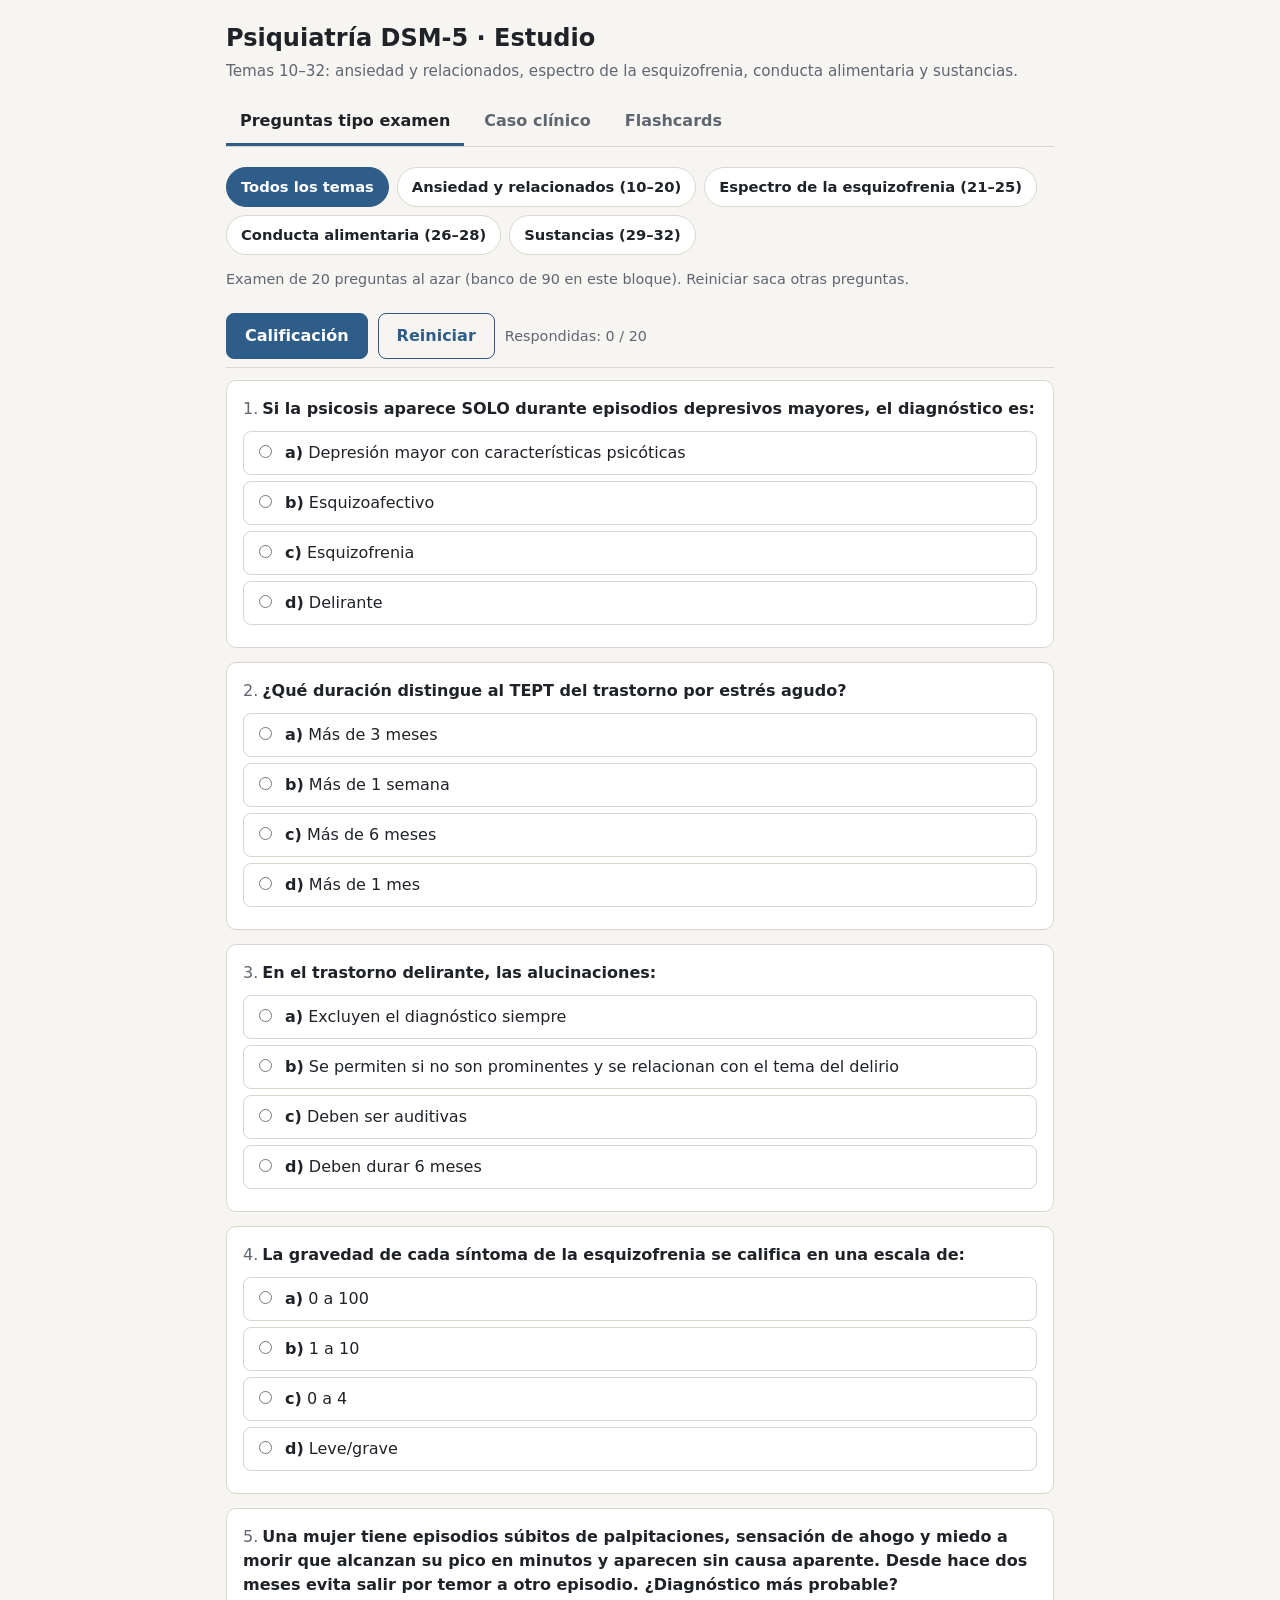
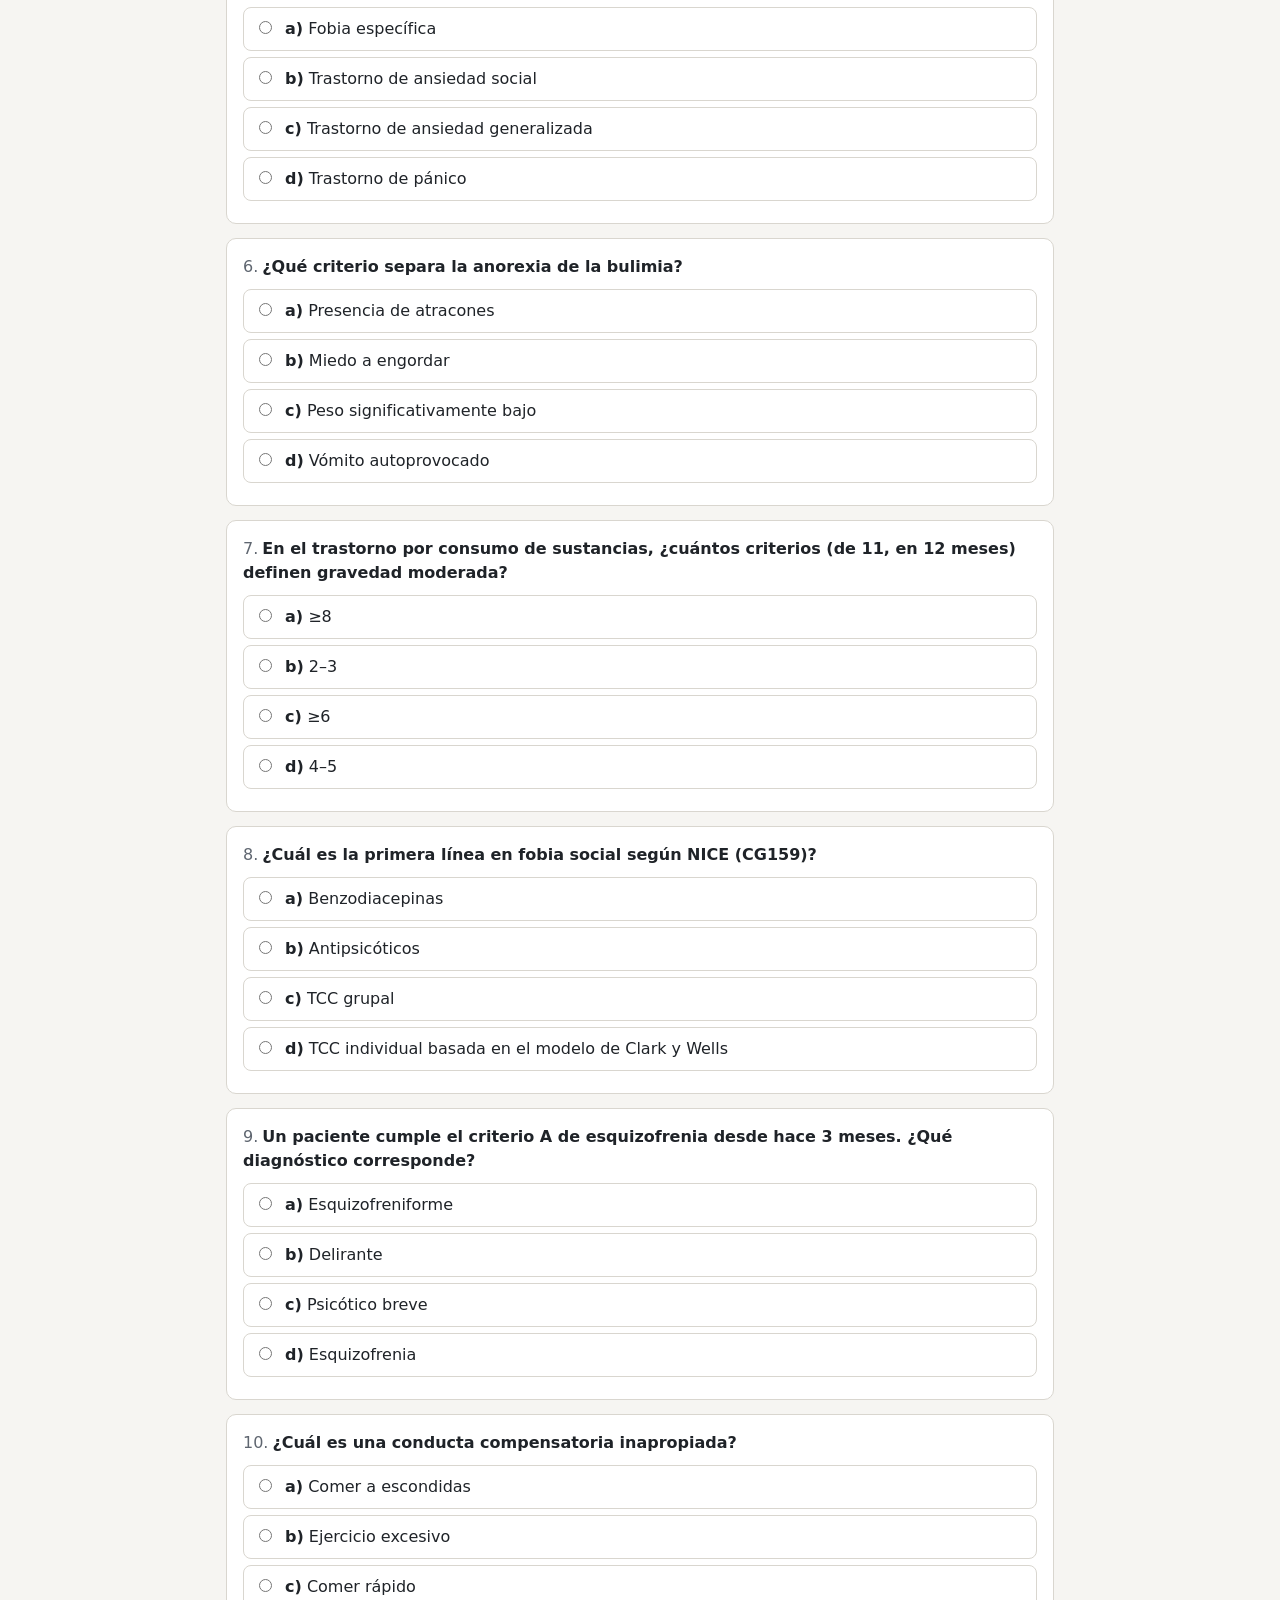
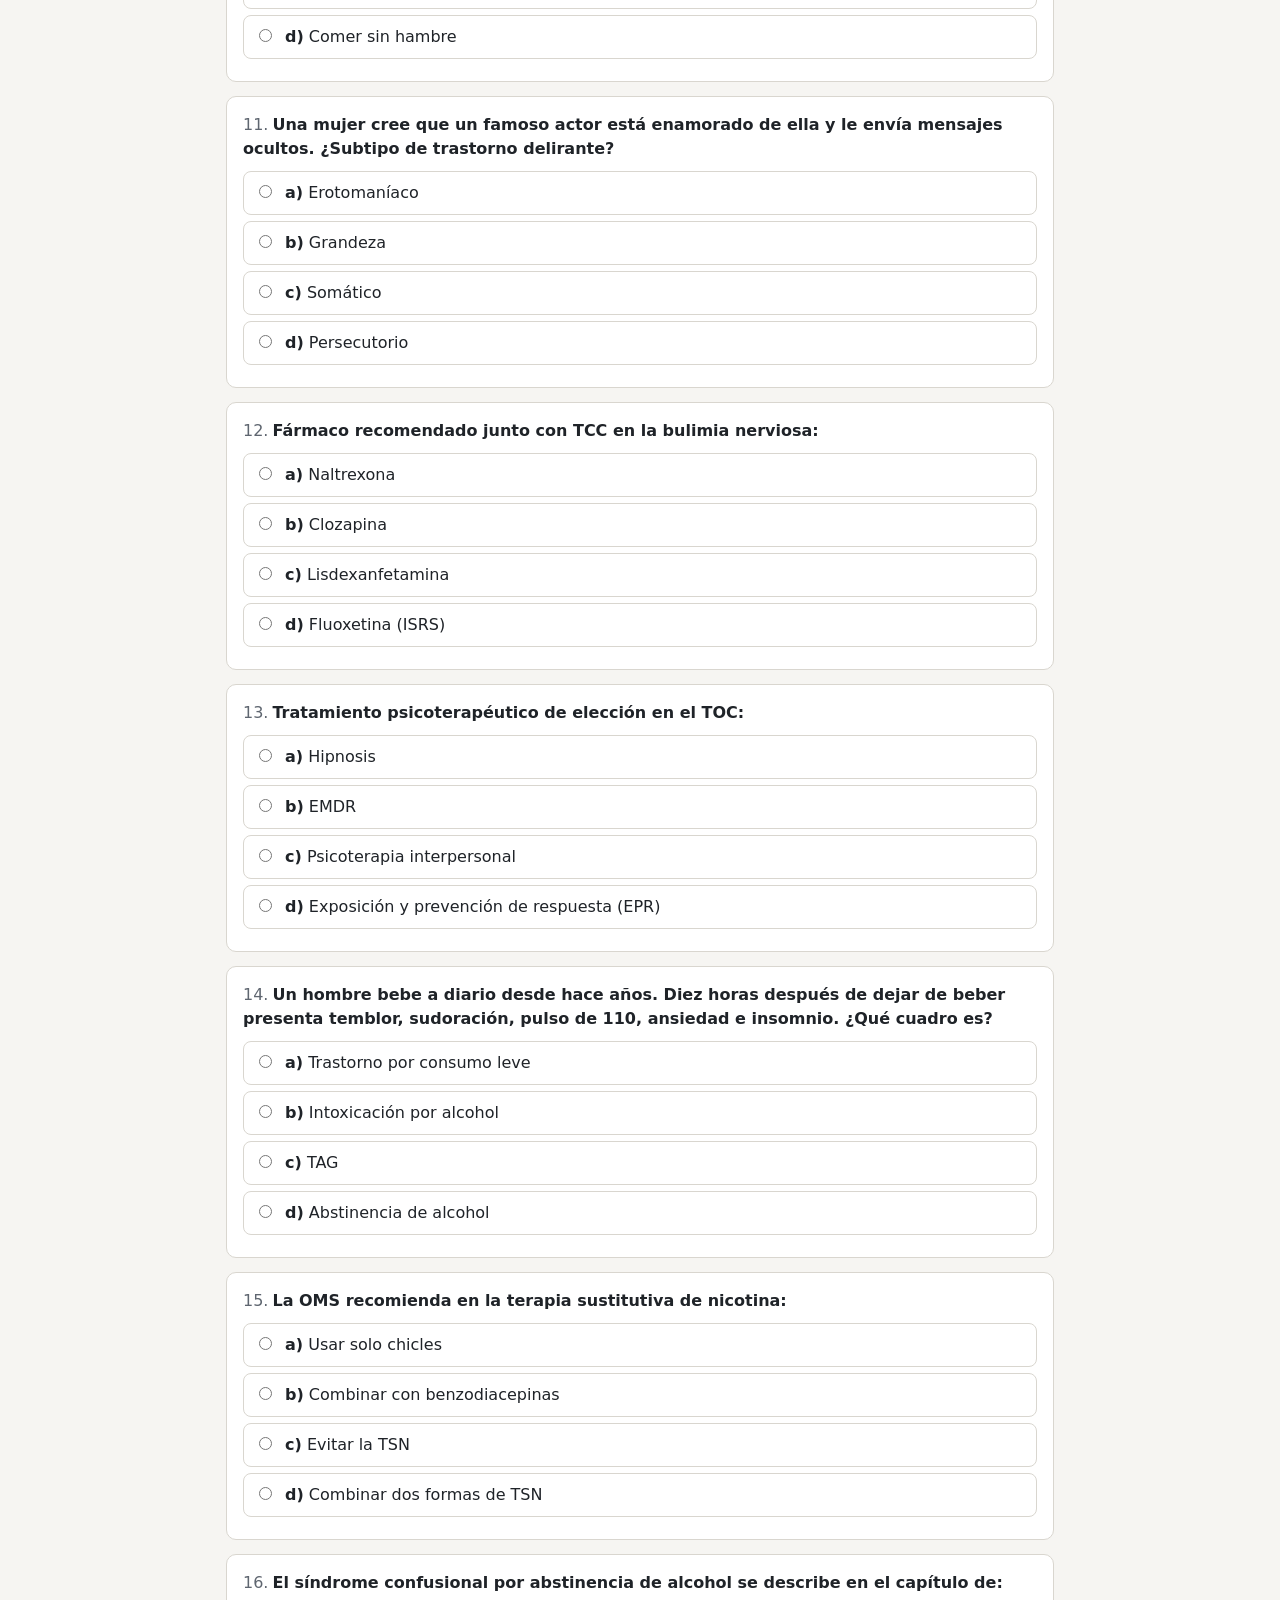
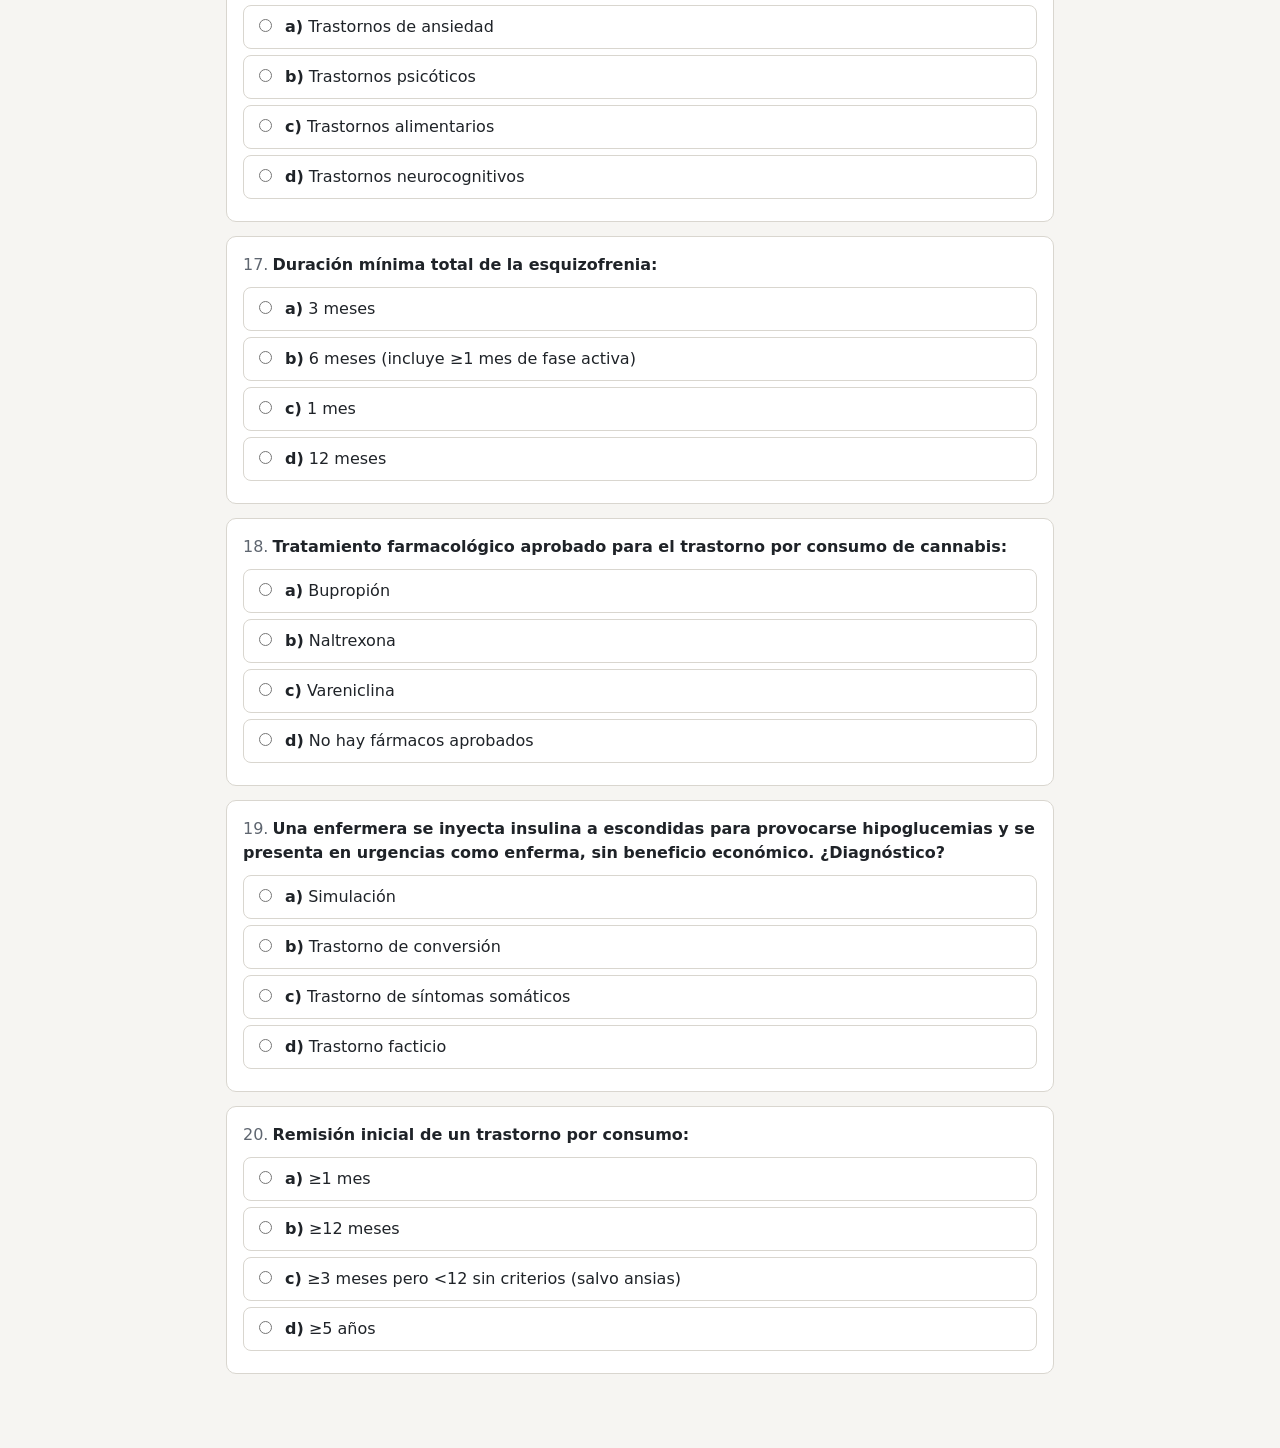
==== commit 0783f51d: "Casos clínicos para cada patología y examen por bloque - 24 casos clínicos (uno por cada patología d" ====
--- a/index.html
+++ b/index.html
@@ -4,7 +4,7 @@
 <meta charset="utf-8">
 <meta name="viewport" content="width=device-width, initial-scale=1">
 <title>Psiquiatría DSM-5: Estudio</title>
-<meta name="description" content="Examen de opción múltiple, casos clínicos y flashcards de psiquiatría (DSM-5, temas 10–32).">
+<meta name="description" content="Examen de opción múltiple por bloque, un caso clínico por patología y flashcards de psiquiatría (DSM-5, temas 10–32).">
 <style>
 :root{
   --bg:#f6f5f2; --surface:#ffffff; --surface-2:#efede8; --text:#1f2328; --muted:#5f6670;
@@ -60,6 +60,9 @@
 .case-text p{margin:6px 0}
 .sticky-bar{position:sticky;top:0;z-index:2;background:var(--bg);padding:8px 0;border-bottom:1px solid var(--border);margin-bottom:12px}
 .progress{color:var(--muted);font-size:.9rem}
+.chips{display:flex;flex-wrap:wrap;gap:8px;margin-bottom:6px}
+.chip{font:inherit;font-size:.92rem;font-weight:600;padding:8px 14px;border-radius:99px;border:1px solid var(--border);background:var(--surface);color:var(--text);cursor:pointer}
+.chip[aria-pressed="true"]{background:var(--accent);border-color:var(--accent);color:var(--accent-ink)}
 /* Flashcards */
 .fc-area{display:flex;flex-direction:column;align-items:center}
 .flash{width:100%;max-width:560px;height:320px;perspective:1200px;cursor:pointer;margin:6px 0 14px}
@@ -92,6 +95,8 @@
 
   <!-- EXAMEN -->
   <section id="examen">
+    <div class="chips" id="ex-blocks" role="group" aria-label="Elegir tema del examen"></div>
+    <p class="progress" id="ex-info"></p>
     <div class="sticky-bar toolbar">
       <button class="btn" id="ex-grade">Calificación</button>
       <button class="btn secondary" id="ex-reset">Reiniciar</button>
@@ -106,6 +111,8 @@
     <div class="toolbar">
       <label for="case-select"><strong>Caso:</strong></label>
       <select id="case-select"></select>
+      <button class="btn secondary" id="case-prev" aria-label="Caso anterior">←</button>
+      <button class="btn secondary" id="case-next" aria-label="Caso siguiente">→</button>
     </div>
     <div class="case-text" id="case-text"></div>
     <div class="sticky-bar toolbar">
@@ -151,222 +158,595 @@
 <script>
 /* ================== BANCO DE PREGUNTAS TIPO EXAMEN ================== */
 const EXAM = [
- {q:"Una mujer tiene episodios súbitos de palpitaciones, sensación de ahogo y miedo a morir que alcanzan su pico en minutos y aparecen sin causa aparente. Desde hace dos meses evita salir por temor a otro episodio. ¿Diagnóstico más probable?",
+ {b:"ans",q:"Una mujer tiene episodios súbitos de palpitaciones, sensación de ahogo y miedo a morir que alcanzan su pico en minutos y aparecen sin causa aparente. Desde hace dos meses evita salir por temor a otro episodio. ¿Diagnóstico más probable?",
   o:["Trastorno de ansiedad generalizada","Trastorno de pánico","Trastorno de ansiedad social","Fobia específica"],a:1,
   w:"Ataques inesperados y recurrentes con pico en minutos + ≥1 mes de preocupación por nuevos ataques o cambio de conducta (evitación)."},
- {q:"¿Cuántos de los 13 síntomas se requieren para definir un ataque de pánico?",
+ {b:"ans",q:"¿Cuántos de los 13 síntomas se requieren para definir un ataque de pánico?",
   o:["≥2","≥3","≥4","≥6"],a:2,w:"El DSM-5 exige ≥4 de 13 síntomas con inicio súbito y pico en minutos."},
- {q:"En el trastorno de pánico, tras al menos un ataque debe haber preocupación persistente o cambio de conducta durante al menos:",
+ {b:"ans",q:"En el trastorno de pánico, tras al menos un ataque debe haber preocupación persistente o cambio de conducta durante al menos:",
   o:["1 semana","1 mes","3 meses","6 meses"],a:1,w:"Criterio B: ≥1 mes de preocupación por nuevos ataques o sus consecuencias, o conducta desadaptada."},
- {q:"La agorafobia requiere miedo en al menos cuántas de 5 situaciones (transporte público, espacios abiertos, sitios cerrados, multitudes, estar solo fuera de casa)?",
+ {b:"ans",q:"La agorafobia requiere miedo en al menos cuántas de 5 situaciones (transporte público, espacios abiertos, sitios cerrados, multitudes, estar solo fuera de casa)?",
   o:["1","2","3","5"],a:1,w:"≥2 de 5 situaciones, por temor a no poder escapar o no recibir ayuda; típicamente ≥6 meses."},
- {q:"Una mujer lleva ocho meses con preocupación excesiva por dinero, trabajo y la salud de sus familiares, difícil de controlar, con tensión muscular, fatiga e insomnio. ¿Diagnóstico?",
+ {b:"ans",q:"Una mujer lleva ocho meses con preocupación excesiva por dinero, trabajo y la salud de sus familiares, difícil de controlar, con tensión muscular, fatiga e insomnio. ¿Diagnóstico?",
   o:["Trastorno de pánico","Trastorno de síntomas somáticos","Trastorno obsesivo-compulsivo","Trastorno de ansiedad generalizada"],a:3,
   w:"TAG: ≥6 meses de preocupación amplia y difícil de controlar + ≥3 de 6 síntomas (aquí tensión, fatiga, sueño)."},
- {q:"En niños, ¿cuántos de los 6 síntomas físicos/cognitivos bastan para el TAG?",
+ {b:"ans",q:"En niños, ¿cuántos de los 6 síntomas físicos/cognitivos bastan para el TAG?",
   o:["1","2","3","4"],a:0,w:"En adultos se piden ≥3 de 6; en niños basta 1."},
- {q:"Un estudiante evita exponer en clase y comer en la cafetería porque teme que los demás noten que tiembla y lo juzguen. Lleva así un año. ¿Diagnóstico?",
+ {b:"ans",q:"Un estudiante evita exponer en clase y comer en la cafetería porque teme que los demás noten que tiembla y lo juzguen. Lleva así un año. ¿Diagnóstico?",
   o:["Fobia específica situacional","Agorafobia","Trastorno de ansiedad social (fobia social)","Trastorno de pánico"],a:2,
   w:"El núcleo es el miedo a la evaluación negativa de otros en situaciones sociales; ≥6 meses."},
- {q:"¿Cuál es la primera línea en fobia social según NICE (CG159)?",
+ {b:"ans",q:"¿Cuál es la primera línea en fobia social según NICE (CG159)?",
   o:["TCC grupal","Benzodiacepinas","TCC individual basada en el modelo de Clark y Wells","Antipsicóticos"],a:2,
   w:"NICE recomienda TCC individual (Clark y Wells); la grupal no es la primera elección."},
- {q:"Un hombre se desmaya al ver sangre o recibir inyecciones y evita los análisis desde hace años. ¿Qué tipo de fobia específica es?",
+ {b:"ans",q:"Un hombre se desmaya al ver sangre o recibir inyecciones y evita los análisis desde hace años. ¿Qué tipo de fobia específica es?",
   o:["Animal","Entorno natural","Sangre-inyección-herida","Situacional"],a:2,w:"Los 5 tipos: animal, entorno natural, sangre-inyección-herida, situacional y otra."},
- {q:"Tratamiento de primera línea de la fobia específica:",
+ {b:"ans",q:"Tratamiento de primera línea de la fobia específica:",
   o:["ISRS","Terapia de exposición","Benzodiacepinas","Psicoanálisis"],a:1,w:"La exposición (en vivo; la realidad virtual es alternativa) es la primera línea."},
- {q:"En el TOC, las obsesiones/compulsiones deben ocupar más de cuánto tiempo al día (o causar deterioro)?",
+ {b:"ans",q:"En el TOC, las obsesiones/compulsiones deben ocupar más de cuánto tiempo al día (o causar deterioro)?",
   o:["30 minutos","1 hora","2 horas","4 horas"],a:1,w:"Criterio B: >1 hora al día o malestar/deterioro significativo."},
- {q:"Un paciente con TOC está completamente convencido de que si no revisa la estufa 20 veces su casa arderá. ¿Qué especificador corresponde?",
+ {b:"ans",q:"Un paciente con TOC está completamente convencido de que si no revisa la estufa 20 veces su casa arderá. ¿Qué especificador corresponde?",
   o:["Con buena introspección","Con poca introspección","Con ausencia de introspección/creencias delirantes","Relacionado con tics"],a:2,
   w:"Si está completamente convencido de que sus creencias son ciertas: introspección ausente/con creencias delirantes."},
- {q:"Tratamiento psicoterapéutico de elección en el TOC:",
+ {b:"ans",q:"Tratamiento psicoterapéutico de elección en el TOC:",
   o:["Exposición y prevención de respuesta (EPR)","Psicoterapia interpersonal","EMDR","Hipnosis"],a:0,w:"TCC con EPR y/o ISRS; alternativas: clomipramina o potenciar con antipsicótico."},
- {q:"Un hombre presenció un accidente grave hace 12 días. Tiene recuerdos intrusivos, pesadillas, evitación, hipervigilancia y 10 de 14 síntomas. ¿Diagnóstico?",
+ {b:"ans",q:"Un hombre presenció un accidente grave hace 12 días. Tiene recuerdos intrusivos, pesadillas, evitación, hipervigilancia y 10 de 14 síntomas. ¿Diagnóstico?",
   o:["Trastorno por estrés postraumático","Trastorno de adaptación","Trastorno por estrés agudo","Trastorno psicótico breve"],a:2,
   w:"Estrés agudo: ≥9 de 14 síntomas y duración de 3 días a 1 mes. Aún no cumple el mes para TEPT."},
- {q:"¿Qué duración distingue al TEPT del trastorno por estrés agudo?",
+ {b:"ans",q:"¿Qué duración distingue al TEPT del trastorno por estrés agudo?",
   o:["Más de 1 semana","Más de 1 mes","Más de 3 meses","Más de 6 meses"],a:1,w:"Estrés agudo: 3 días–1 mes. TEPT: más de 1 mes."},
- {q:"El especificador 'con expresión retardada' del TEPT se usa cuando los criterios completos aparecen:",
+ {b:"ans",q:"El especificador 'con expresión retardada' del TEPT se usa cuando los criterios completos aparecen:",
   o:["≥1 mes después","≥3 meses después","≥6 meses después","≥1 año después"],a:2,w:"Expresión retardada: criterios completos ≥6 meses después del trauma."},
- {q:"Según la guía VA/DoD 2023, ¿qué se recomienda en primer lugar para el TEPT?",
+ {b:"ans",q:"Según la guía VA/DoD 2023, ¿qué se recomienda en primer lugar para el TEPT?",
   o:["Benzodiacepinas","Psicoterapia individual centrada en el trauma","Cannabis medicinal","Antipsicótico solo"],a:1,
   w:"Exposición prolongada, procesamiento cognitivo o EMDR; se recomienda NO usar benzodiacepinas ni cannabis."},
- {q:"¿Cuál de los siguientes NO cuenta como exposición traumática (criterio A) para TEPT?",
+ {b:"ans",q:"¿Cuál de los siguientes NO cuenta como exposición traumática (criterio A) para TEPT?",
   o:["Ser víctima de violencia sexual","Presenciar la muerte de otra persona","Ver noticias de un atentado en TV (sin relación laboral)","Socorrista expuesto repetidamente a restos humanos"],a:2,
   w:"La exposición por medios o TV no cuenta, salvo que sea por trabajo."},
- {q:"Un paciente refiere lagunas de memoria para eventos cotidianos y dice que 'otra persona' con otro nombre toma el control de su conducta. ¿Diagnóstico?",
+ {b:"ans",q:"Un paciente refiere lagunas de memoria para eventos cotidianos y dice que 'otra persona' con otro nombre toma el control de su conducta. ¿Diagnóstico?",
   o:["Amnesia disociativa","Trastorno de identidad disociativo","Trastorno de conversión","Trastorno facticio"],a:1,w:"≥2 estados de personalidad + lapsos de memoria recurrentes."},
- {q:"El especificador 'con fuga disociativa' pertenece a:",
+ {b:"ans",q:"El especificador 'con fuga disociativa' pertenece a:",
   o:["Trastorno de identidad disociativo","Amnesia disociativa","Despersonalización/desrealización","TEPT"],a:1,w:"Fuga: deambular con propósito o desorientado con amnesia de la identidad; especificador de la amnesia disociativa."},
- {q:"Una joven presenta debilidad en una pierna. La exploración no concuerda con ninguna enfermedad neurológica y no hay evidencia de fingimiento. ¿Diagnóstico?",
+ {b:"ans",q:"Una joven presenta debilidad en una pierna. La exploración no concuerda con ninguna enfermedad neurológica y no hay evidencia de fingimiento. ¿Diagnóstico?",
   o:["Trastorno facticio","Simulación","Trastorno de conversión","Trastorno de ansiedad por enfermedad"],a:2,
   w:"Síntoma motor/sensitivo incompatible con enfermedad neurológica reconocida, sin fingimiento."},
- {q:"En el trastorno de conversión, el factor de estrés psicológico:",
+ {b:"ans",q:"En el trastorno de conversión, el factor de estrés psicológico:",
   o:["Es un requisito obligatorio","Ya no es requisito; se especifica con o sin estresor","Excluye el diagnóstico","Debe ocurrir en el último mes"],a:1,w:"El DSM-5 lo deja como especificador; ya no es requisito."},
- {q:"Una enfermera se inyecta insulina a escondidas para provocarse hipoglucemias y se presenta en urgencias como enferma, sin beneficio económico. ¿Diagnóstico?",
+ {b:"ans",q:"Una enfermera se inyecta insulina a escondidas para provocarse hipoglucemias y se presenta en urgencias como enferma, sin beneficio económico. ¿Diagnóstico?",
   o:["Simulación","Trastorno facticio","Trastorno de conversión","Trastorno de síntomas somáticos"],a:1,
   w:"Engaño identificado sin recompensa externa obvia = facticio. Si hubiera incentivo externo sería simulación."},
- {q:"Una madre provoca síntomas en su hijo para llevarlo repetidamente al hospital. ¿A quién se diagnostica de trastorno facticio aplicado a otro?",
+ {b:"ans",q:"Una madre provoca síntomas en su hijo para llevarlo repetidamente al hospital. ¿A quién se diagnostica de trastorno facticio aplicado a otro?",
   o:["Al niño","A la madre (autora)","A ambos","A ninguno; es simulación"],a:1,w:"El diagnóstico es del autor; a la víctima se le puede diagnosticar maltrato."},
- {q:"Paciente con dolor lumbar desde hace 9 meses, piensa constantemente que es algo grave, dedica horas a investigar y consultar, aunque los estudios son normales. ¿Diagnóstico?",
+ {b:"ans",q:"Paciente con dolor lumbar desde hace 9 meses, piensa constantemente que es algo grave, dedica horas a investigar y consultar, aunque los estudios son normales. ¿Diagnóstico?",
   o:["Trastorno de ansiedad por enfermedad","Trastorno de síntomas somáticos con predominio de dolor","Trastorno de conversión","Trastorno facticio"],a:1,
   w:"Hay síntoma físico real + respuesta excesiva (pensamientos, ansiedad, tiempo) >6 meses. En ansiedad por enfermedad los síntomas son ausentes o leves."},
- {q:"En el trastorno de síntomas somáticos, la gravedad 'moderada' corresponde a:",
+ {b:"ans",q:"En el trastorno de síntomas somáticos, la gravedad 'moderada' corresponde a:",
   o:["1 criterio B","≥2 criterios B","≥2 criterios B + múltiples quejas","Cualquier síntoma de dolor"],a:1,w:"Leve: 1 criterio B; moderado: ≥2; grave: ≥2 + múltiples quejas o un síntoma muy intenso."},
- {q:"Un hombre de 25 años tuvo delirios y alucinaciones durante tres semanas y después recuperó por completo su funcionamiento previo. ¿Diagnóstico?",
+ {b:"psi",q:"Un hombre de 25 años tuvo delirios y alucinaciones durante tres semanas y después recuperó por completo su funcionamiento previo. ¿Diagnóstico?",
   o:["Esquizofrenia","Trastorno esquizofreniforme","Trastorno psicótico breve","Trastorno delirante"],a:2,w:"≥1 día y <1 mes con retorno total al nivel previo."},
- {q:"Un paciente cumple el criterio A de esquizofrenia desde hace 3 meses. ¿Qué diagnóstico corresponde?",
+ {b:"psi",q:"Un paciente cumple el criterio A de esquizofrenia desde hace 3 meses. ¿Qué diagnóstico corresponde?",
   o:["Psicótico breve","Esquizofreniforme","Esquizofrenia","Delirante"],a:1,w:"Esquizofreniforme: criterio A + ≥1 mes y <6 meses."},
- {q:"¿Cuál NO es uno de los síntomas que deben estar presentes (al menos uno) en el criterio A de esquizofrenia?",
+ {b:"psi",q:"¿Cuál NO es uno de los síntomas que deben estar presentes (al menos uno) en el criterio A de esquizofrenia?",
   o:["Delirios","Alucinaciones","Discurso desorganizado","Síntomas negativos"],a:3,w:"Se necesitan ≥2 de 5 y al menos uno debe ser delirios, alucinaciones o discurso desorganizado."},
- {q:"Duración mínima total de la esquizofrenia:",
+ {b:"psi",q:"Duración mínima total de la esquizofrenia:",
   o:["1 mes","3 meses","6 meses (incluye ≥1 mes de fase activa)","12 meses"],a:2,w:"≥6 meses de signos continuos, incluido ≥1 mes de síntomas activos."},
- {q:"Un hombre de 45 años está convencido desde hace dos años de que su esposa le es infiel. No hay alucinaciones notables y trabaja con normalidad. ¿Diagnóstico?",
+ {b:"psi",q:"Un hombre de 45 años está convencido desde hace dos años de que su esposa le es infiel. No hay alucinaciones notables y trabaja con normalidad. ¿Diagnóstico?",
   o:["Esquizofrenia","Trastorno delirante, tipo celotípico","Trastorno esquizofreniforme","TOC con ausencia de introspección"],a:1,
   w:"Delirio ≥1 mes, sin criterio A de esquizofrenia, funcionamiento conservado. Tema: infidelidad = celotípico."},
- {q:"Una mujer cree que un famoso actor está enamorado de ella y le envía mensajes ocultos. ¿Subtipo de trastorno delirante?",
+ {b:"psi",q:"Una mujer cree que un famoso actor está enamorado de ella y le envía mensajes ocultos. ¿Subtipo de trastorno delirante?",
   o:["Grandeza","Erotomaníaco","Persecutorio","Somático"],a:1,w:"Erotomaníaco: otra persona (a menudo de mayor estatus) lo ama."},
- {q:"Una mujer lleva 8 meses con delirios y alucinaciones, con episodios depresivos mayores la mayor parte de la enfermedad, y tuvo más de 2 semanas de psicosis sin síntomas del ánimo. ¿Diagnóstico?",
+ {b:"psi",q:"Una mujer lleva 8 meses con delirios y alucinaciones, con episodios depresivos mayores la mayor parte de la enfermedad, y tuvo más de 2 semanas de psicosis sin síntomas del ánimo. ¿Diagnóstico?",
   o:["Esquizofrenia","Trastorno esquizoafectivo, tipo depresivo","Depresión mayor con características psicóticas","Trastorno delirante"],a:1,
   w:"Psicosis + episodio del ánimo concurrente, ≥2 semanas de psicosis sin ánimo y ánimo presente la mayor parte del tiempo."},
- {q:"Paciente con esquizofrenia que no mejora tras varios antipsicóticos con adherencia comprobada. ¿Qué recomienda la APA (2020)?",
+ {b:"psi",q:"Paciente con esquizofrenia que no mejora tras varios antipsicóticos con adherencia comprobada. ¿Qué recomienda la APA (2020)?",
   o:["Suspender antipsicóticos","Clozapina","Solo psicoeducación","Benzodiacepina de mantenimiento"],a:1,w:"Clozapina para esquizofrenia resistente o riesgo de suicidio persistente."},
- {q:"¿Cuál es una característica de buen pronóstico del trastorno esquizofreniforme?",
+ {b:"psi",q:"¿Cuál es una característica de buen pronóstico del trastorno esquizofreniforme?",
   o:["Afecto embotado","Mal funcionamiento previo","Confusión o perplejidad","Inicio insidioso de años"],a:2,
   w:"Requiere ≥2 de: psicosis notable en las primeras 4 semanas, confusión/perplejidad, buen funcionamiento previo, ausencia de afecto plano."},
- {q:"Una joven con IMC de 15,5 restringe lo que come y tiene miedo intenso a engordar. Sin atracones ni purgas en 3 meses. ¿Diagnóstico completo?",
+ {b:"ali",q:"Una joven con IMC de 15,5 restringe lo que come y tiene miedo intenso a engordar. Sin atracones ni purgas en 3 meses. ¿Diagnóstico completo?",
   o:["Bulimia nerviosa, leve","Anorexia nerviosa, restrictiva, moderada","Anorexia nerviosa, restrictiva, grave","Trastorno de atracones"],a:2,
   w:"IMC: leve ≥17; moderado 16–16,99; grave 15–15,99; extremo <15."},
- {q:"¿Qué criterio separa la anorexia de la bulimia?",
+ {b:"ali",q:"¿Qué criterio separa la anorexia de la bulimia?",
   o:["Presencia de atracones","Peso significativamente bajo","Vómito autoprovocado","Miedo a engordar"],a:1,w:"La anorexia exige peso significativamente bajo; la bulimia no."},
- {q:"Frecuencia mínima de atracones y conductas compensatorias en la bulimia:",
+ {b:"ali",q:"Frecuencia mínima de atracones y conductas compensatorias en la bulimia:",
   o:["≥1/semana durante 1 mes","≥1/semana durante 3 meses","≥2/semana durante 3 meses","≥2/semana durante 6 meses"],a:1,w:"En promedio ≥1 vez por semana durante 3 meses."},
- {q:"Una paciente con bulimia vomita 9 veces por semana. ¿Gravedad?",
+ {b:"ali",q:"Una paciente con bulimia vomita 9 veces por semana. ¿Gravedad?",
   o:["Leve","Moderada","Grave","Extrema"],a:2,w:"Leve 1–3; moderada 4–7; grave 8–13; extrema ≥14 conductas compensatorias/semana."},
- {q:"Atracones ≥1/semana por 4 meses, come solo por vergüenza, malestar intenso, sin vómito, laxantes ni ejercicio excesivo. ¿Diagnóstico?",
+ {b:"ali",q:"Atracones ≥1/semana por 4 meses, come solo por vergüenza, malestar intenso, sin vómito, laxantes ni ejercicio excesivo. ¿Diagnóstico?",
   o:["Bulimia nerviosa","Anorexia, tipo con atracones/purgas","Trastorno de atracones","Trastorno de síntomas somáticos"],a:2,w:"Atracones sin conducta compensatoria recurrente + ≥3 de 5 rasgos."},
- {q:"Fármaco recomendado junto con TCC en la bulimia nerviosa:",
+ {b:"ali",q:"Fármaco recomendado junto con TCC en la bulimia nerviosa:",
   o:["Lisdexanfetamina","Fluoxetina (ISRS)","Clozapina","Naltrexona"],a:1,w:"TCC centrada en el trastorno + ISRS (fluoxetina)."},
- {q:"En el trastorno por consumo de sustancias, ¿cuántos criterios (de 11, en 12 meses) definen gravedad moderada?",
+ {b:"sus",q:"En el trastorno por consumo de sustancias, ¿cuántos criterios (de 11, en 12 meses) definen gravedad moderada?",
   o:["2–3","4–5","≥6","≥8"],a:1,w:"Leve 2–3; moderado 4–5; grave ≥6."},
- {q:"Un hombre bebe a diario desde hace años. Diez horas después de dejar de beber presenta temblor, sudoración, pulso de 110, ansiedad e insomnio. ¿Qué cuadro es?",
+ {b:"sus",q:"Un hombre bebe a diario desde hace años. Diez horas después de dejar de beber presenta temblor, sudoración, pulso de 110, ansiedad e insomnio. ¿Qué cuadro es?",
   o:["Intoxicación por alcohol","Abstinencia de alcohol","TAG","Trastorno por consumo leve"],a:1,w:"Abstinencia: ≥2 síntomas en horas o días tras cese de consumo intenso y prolongado; hiperactividad autonómica."},
- {q:"Signo característico de intoxicación por alcohol:",
+ {b:"sus",q:"Signo característico de intoxicación por alcohol:",
   o:["Midriasis","Nistagmo","Inyección conjuntival","Aumento del apetito"],a:1,w:"Habla pastosa, incoordinación, marcha insegura, nistagmo, alteración de atención/memoria, estupor o coma."},
- {q:"Fármacos de primera opción (APA 2018) para trastorno por consumo de alcohol moderado-grave sin uso de opioides:",
+ {b:"sus",q:"Fármacos de primera opción (APA 2018) para trastorno por consumo de alcohol moderado-grave sin uso de opioides:",
   o:["Naltrexona o acamprosato","Diazepam de mantenimiento","Antidepresivo","Lisdexanfetamina"],a:0,w:"Naltrexona o acamprosato; alternativas: disulfiram, topiramato, gabapentina."},
- {q:"Un joven con ojos rojos, boca seca, hambre intensa y taquicardia tras fumar hace una hora. ¿Qué cuadro?",
+ {b:"sus",q:"Un joven con ojos rojos, boca seca, hambre intensa y taquicardia tras fumar hace una hora. ¿Qué cuadro?",
   o:["Intoxicación por cannabis","Intoxicación por estimulantes","Abstinencia de tabaco","Intoxicación por alcohol"],a:0,w:"≥2 en 2 h: inyección conjuntival, aumento del apetito, boca seca, taquicardia."},
- {q:"Tratamiento farmacológico aprobado para el trastorno por consumo de cannabis:",
+ {b:"sus",q:"Tratamiento farmacológico aprobado para el trastorno por consumo de cannabis:",
   o:["Naltrexona","Bupropión","No hay fármacos aprobados","Vareniclina"],a:2,w:"No hay fármacos aprobados; lo mejor respaldado es TCC, mejora motivacional y manejo de contingencias."},
- {q:"¿Qué intervención tiene más evidencia en el trastorno por consumo de estimulantes?",
+ {b:"sus",q:"¿Qué intervención tiene más evidencia en el trastorno por consumo de estimulantes?",
   o:["Naltrexona","Manejo de contingencias","Disulfiram","Benzodiacepinas"],a:1,w:"No hay fármacos aprobados por la FDA; el manejo de contingencias tiene la mejor evidencia."},
- {q:"Humor disfórico, fatiga, sueños vívidos desagradables, hipersomnia y aumento del apetito tras dejar la cocaína. ¿Qué cuadro?",
+ {b:"sus",q:"Humor disfórico, fatiga, sueños vívidos desagradables, hipersomnia y aumento del apetito tras dejar la cocaína. ¿Qué cuadro?",
   o:["Intoxicación por estimulantes","Abstinencia de estimulantes","Episodio depresivo mayor","Abstinencia de alcohol"],a:1,w:"Abstinencia de estimulantes: humor disfórico + ≥2 (fatiga, sueños vívidos, insomnio/hipersomnia, apetito, cambio psicomotor)."},
- {q:"Sobre el tabaco en el DSM-5, es correcto que:",
+ {b:"sus",q:"Sobre el tabaco en el DSM-5, es correcto que:",
   o:["Existe intoxicación por tabaco","La abstinencia requiere ≥4 de 7 síntomas en 24 h","La abstinencia aparece a los 7 días","No existe trastorno por consumo de tabaco"],a:1,w:"No hay intoxicación por tabaco; abstinencia = ≥4 de 7 síntomas en las 24 h tras cese o reducción."},
- {q:"La remisión 'continuada' de un trastorno por consumo se define como no cumplir criterios (salvo ansias) durante:",
-  o:["≥3 meses","≥6 meses","≥12 meses","≥24 meses"],a:2,w:"Inicial: ≥3 y <12 meses; continuada: ≥12 meses."}
+ {b:"sus",q:"La remisión 'continuada' de un trastorno por consumo se define como no cumplir criterios (salvo ansias) durante:",
+  o:["≥3 meses","≥6 meses","≥12 meses","≥24 meses"],a:2,w:"Inicial: ≥3 y <12 meses; continuada: ≥12 meses."},
+ {b:"psi",q:"Un hombre está convencido de haber descubierto la cura del cáncer y de que nadie reconoce su talento; funciona bien en lo demás. ¿Subtipo de trastorno delirante?",
+  o:["Persecutorio","Grandeza","Celotípico","Somático"],a:1,w:"Grandeza: talento o descubrimiento no reconocido."},
+ {b:"psi",q:"En el trastorno delirante, las alucinaciones:",
+  o:["Excluyen el diagnóstico siempre","Se permiten si no son prominentes y se relacionan con el tema del delirio","Deben ser auditivas","Deben durar 6 meses"],a:1,w:"Ej.: sentirse infestado por insectos."},
+ {b:"psi",q:"El especificador 'con inicio posparto' del psicótico breve aplica si comienza:",
+  o:["Durante el embarazo o en las 4 semanas tras el parto","Hasta 6 meses después","Solo en el parto","Solo en el primer trimestre"],a:0,w:"Así lo define el DSM-5."},
+ {b:"psi",q:"La 'psicosis reactiva breve' corresponde al especificador:",
+  o:["Sin factor de estrés notable","Con factor(es) de estrés notable(s)","Con catatonía","Con inicio posparto"],a:1,w:"Especificador del psicótico breve."},
+ {b:"psi",q:"Un esquizofreniforme se califica de 'provisional' cuando:",
+  o:["Se diagnostica sin esperar la recuperación","Dura más de 6 meses","Hay síntomas del ánimo","Hay consumo de cannabis"],a:0,w:"Criterio B."},
+ {b:"psi",q:"Los especificadores de curso de la esquizofrenia (primer episodio, múltiples, continuo) solo se usan después de:",
+  o:["1 mes","6 meses","1 año de evolución","5 años"],a:2,w:"Solo después de 1 año de evolución."},
+ {b:"psi",q:"La gravedad de cada síntoma de la esquizofrenia se califica en una escala de:",
+  o:["0 a 4","1 a 10","0 a 100","Leve/grave"],a:0,w:"Escala de 0 a 4."},
+ {b:"psi",q:"Según la OMS, ¿cuántas personas en el mundo tienen esquizofrenia?",
+  o:["≈23 millones (1 de cada 345)","≈1 millón","≈200 millones","≈1 de cada 10"],a:0,w:"≈0,29 %; mueren unos 9 años antes."},
+ {b:"psi",q:"Las personas con esquizofrenia mueren en promedio:",
+  o:["Unos 9 años antes que la población general","Igual que la población","20 años después","Unos 2 años antes"],a:0,w:"Dato de la OMS; al menos 1 de cada 3 se recupera por completo."},
+ {b:"psi",q:"Para un primer episodio de esquizofrenia, la APA recomienda:",
+  o:["Programa de atención especializada coordinada","Solo observación","Clozapina inmediata","Electroconvulsiva"],a:0,w:"Además de psicoeducación, TCC para psicosis y empleo con apoyo."},
+ {b:"psi",q:"Si la psicosis aparece SOLO durante episodios depresivos mayores, el diagnóstico es:",
+  o:["Esquizoafectivo","Depresión mayor con características psicóticas","Esquizofrenia","Delirante"],a:1,w:"Diferencial del esquizoafectivo."},
+ {b:"psi",q:"En un niño con autismo, se diagnostica además esquizofrenia solo si hay:",
+  o:["Delirios o alucinaciones notables ≥1 mes","Cualquier síntoma negativo","Discurso desorganizado","Aislamiento"],a:0,w:"Criterio F."},
+ {b:"psi",q:"Prevalencia vitalicia del trastorno delirante:",
+  o:["≈0,2 %","≈2 %","≈5 %","≈10 %"],a:0,w:"Ronda 0,2 %."},
+ {b:"psi",q:"¿Cuál de los siguientes es un síntoma negativo?",
+  o:["Alucinaciones","Abulia","Delirios","Discurso desorganizado"],a:1,w:"Expresión emocional disminuida y abulia."},
+ {b:"ali",q:"Anorexia con IMC de 16,5. ¿Gravedad?",
+  o:["Leve","Moderada","Grave","Extrema"],a:1,w:"Moderada: 16–16,99."},
+ {b:"ali",q:"Anorexia con IMC de 17,5. ¿Gravedad?",
+  o:["Leve","Moderada","Grave","Extrema"],a:0,w:"Leve: ≥17."},
+ {b:"ali",q:"El subtipo de anorexia (restrictivo o con atracones/purgas) se determina según:",
+  o:["Los últimos 3 meses","Toda la vida","El último mes","El último año"],a:0,w:"Últimos 3 meses."},
+ {b:"ali",q:"Trastorno de atracones con 10 atracones por semana. ¿Gravedad?",
+  o:["Leve","Moderada","Grave","Extrema"],a:2,w:"Grave: 8–13."},
+ {b:"ali",q:"¿Cuál NO es uno de los 5 rasgos asociados al atracón?",
+  o:["Comer más rápido de lo normal","Comer sin hambre física","Comer solo por vergüenza","Vomitar después"],a:3,w:"Vomitar sería conducta compensatoria."},
+ {b:"ali",q:"Si los atracones y las purgas ocurren solo durante episodios de anorexia:",
+  o:["Se diagnostica además bulimia","No se diagnostica bulimia","Se diagnostica trastorno de atracones","Se diagnostica facticio"],a:1,w:"Criterio E de bulimia."},
+ {b:"ali",q:"¿Cuál de los trastornos alimentarios tiene la mayor prevalencia vitalicia en EE. UU.?",
+  o:["Anorexia","Bulimia","Trastorno de atracones","Iguales"],a:2,w:"Atracones 0,85 %; anorexia 0,80 %; bulimia 0,28 %."},
+ {b:"ali",q:"Fármaco que puede usarse en adultos con trastorno de atracones:",
+  o:["Lisdexanfetamina","Clozapina","Naltrexona","Haloperidol"],a:0,w:"O un antidepresivo (APA 2023)."},
+ {b:"ali",q:"El criterio C de anorexia incluye:",
+  o:["Falta persistente de reconocimiento de la gravedad del bajo peso","Atracones semanales","Vómitos","Obesidad previa"],a:0,w:"También percepción alterada o autoevaluación influida por el peso."},
+ {b:"ali",q:"En la bulimia, la gravedad se basa en:",
+  o:["El IMC","Conductas compensatorias por semana","Años de evolución","Número de atracones al mes"],a:1,w:"Leve 1–3, moderada 4–7, grave 8–13, extrema ≥14."},
+ {b:"ali",q:"En el trastorno de atracones, la gravedad se basa en:",
+  o:["El IMC","Atracones por semana","Vómitos por semana","Peso perdido"],a:1,w:"Atracones por semana."},
+ {b:"ali",q:"En la bulimia nerviosa, el peso:",
+  o:["Debe ser bajo","No es criterio","Debe ser obesidad","Debe ser IMC <17"],a:1,w:"El peso no es criterio en bulimia ni en atracones."},
+ {b:"ali",q:"Respecto a la anorexia, muchos pacientes pueden tratarse:",
+  o:["De forma ambulatoria si no empeoran","Solo en UCI","Solo con fármacos","Sin necesidad de recuperar peso"],a:0,w:"APA 2023."},
+ {b:"ali",q:"¿Cuál es una conducta compensatoria inapropiada?",
+  o:["Ejercicio excesivo","Comer a escondidas","Comer rápido","Comer sin hambre"],a:0,w:"Vómito, laxantes, diuréticos, ayuno o ejercicio excesivo."},
+ {b:"sus",q:"Los criterios 10 y 11 del trastorno por consumo (tolerancia y abstinencia) se agrupan como:",
+  o:["Control deteriorado","Deterioro social","Consumo de riesgo","Criterios farmacológicos"],a:3,w:"Adaptación del cuerpo."},
+ {b:"sus",q:"El craving (ansias de consumir) pertenece al grupo de:",
+  o:["Control deteriorado","Deterioro social","Consumo de riesgo","Farmacológicos"],a:0,w:"Criterios 1–4."},
+ {b:"sus",q:"Remisión inicial de un trastorno por consumo:",
+  o:["≥3 meses pero <12 sin criterios (salvo ansias)","≥12 meses","≥1 mes","≥5 años"],a:0,w:"Continuada: ≥12 meses."},
+ {b:"sus",q:"La abstinencia de cannabis requiere un consumo previo:",
+  o:["Diario o casi diario durante varios meses","Ocasional","Una sola vez","Mensual"],a:0,w:"Cese brusco de un consumo intenso y prolongado."},
+ {b:"sus",q:"La naltrexona no debe usarse en pacientes con:",
+  o:["Consumo de opioides","TAG","Tabaquismo","Bulimia"],a:0,w:"APA 2018."},
+ {b:"sus",q:"Alternativas a naltrexona/acamprosato en el trastorno por consumo de alcohol:",
+  o:["Disulfiram, topiramato o gabapentina","Clozapina","Vareniclina","Lisdexanfetamina"],a:0,w:"APA 2018."},
+ {b:"sus",q:"La OMS recomienda en la terapia sustitutiva de nicotina:",
+  o:["Combinar dos formas de TSN","Evitar la TSN","Usar solo chicles","Combinar con benzodiacepinas"],a:0,w:"OMS 2024."},
+ {b:"sus",q:"¿Cuál es un síntoma de abstinencia de alcohol que puede ser grave?",
+  o:["Convulsiones tonicoclónicas generalizadas","Aumento del apetito","Hipersomnia","Inyección conjuntival"],a:0,w:"Junto con alucinaciones transitorias y agitación."},
+ {b:"sus",q:"El síndrome confusional por abstinencia de alcohol se describe en el capítulo de:",
+  o:["Trastornos neurocognitivos","Trastornos de ansiedad","Trastornos psicóticos","Trastornos alimentarios"],a:0,w:"No en el de sustancias."},
+ {b:"sus",q:"El especificador 'en un entorno controlado' se usa cuando la persona:",
+  o:["Está en un lugar con acceso restringido a la sustancia","Consume en casa","Tiene síntomas graves","Está intoxicada"],a:0,w:"Especificador de remisión."},
+ {b:"sus",q:"¿Cuántos criterios tiene el modelo de trastorno por consumo del DSM-5?",
+  o:["7","9","11","13"],a:2,w:"11 criterios en 12 meses; se diagnostica con ≥2."}
 ];
 
 /* ================== CASOS CLÍNICOS (10 preguntas cada uno) ================== */
 const CASES = [
- {title:"Caso 1 · Psicosis en un estudiante",
+ /* ---------- ANSIEDAD Y RELACIONADOS ---------- */
+ {b:"ans",title:"Tema 10 · Trastorno de pánico",
+  text:[
+   "Carmen, 27 años, diseñadora. Hace 4 meses, mientras veía la televisión en su casa, sintió de golpe palpitaciones, sudoración, temblor, falta de aire, hormigueo en las manos y miedo a morir; todo llegó a su máximo en unos <b>10 minutos</b> y cedió en media hora. Desde entonces ha tenido 6 episodios iguales, algunos sin ningún desencadenante.",
+   "Desde hace <b>3 meses</b> vive con miedo a que vuelva a ocurrir, ya no hace ejercicio y evita el autobús, el metro y los centros comerciales llenos porque teme \"no poder salir\". Ya no sale sola de casa. ECG y TSH normales. No consume café en exceso ni otras sustancias."],
+  qs:[
+   {q:"¿Cuál es el diagnóstico principal más probable?",o:["Trastorno de ansiedad generalizada","Trastorno de pánico","Trastorno de ansiedad social","Fobia específica situacional"],a:1,w:"Ataques inesperados y recurrentes + ≥1 mes de preocupación por nuevos ataques y cambio de conducta."},
+   {q:"¿Cuántos de los 13 síntomas se necesitan para hablar de ataque de pánico?",o:["≥2","≥3","≥4","≥6"],a:2,w:"≥4 de 13 síntomas con inicio súbito."},
+   {q:"El ataque de pánico alcanza su máximo en:",o:["Segundos","Minutos","Horas","Días"],a:1,w:"Oleada súbita de miedo que llega a su máximo en minutos."},
+   {q:"¿Cuánto tiempo mínimo de preocupación o cambio de conducta tras un ataque exige el criterio B?",o:["1 semana","1 mes","3 meses","6 meses"],a:1,w:"≥1 mes de preocupación persistente o conducta desadaptada."},
+   {q:"La evitación del transporte, de lugares llenos y de salir sola sugiere además:",o:["Fobia social","Agorafobia","TOC","Trastorno de estrés agudo"],a:1,w:"Agorafobia: miedo en ≥2 de 5 situaciones por temor a no poder escapar o recibir ayuda."},
+   {q:"Si Carmen tiene pánico y agorafobia, ¿cómo se diagnostica?",o:["Solo pánico","Solo agorafobia","Ambos, la agorafobia se diagnostica aparte","Ninguno, es TAG"],a:2,w:"En el DSM-5 la agorafobia se diagnostica aparte aunque haya pánico."},
+   {q:"¿Por qué se pidieron ECG y TSH?",o:["Por rutina sin motivo","Para descartar enfermedad cardiopulmonar o hipertiroidismo","Para descartar esquizofrenia","Para valorar el IMC"],a:1,w:"Criterio C: no se debe a sustancia ni a enfermedad médica (p. ej., hipertiroidismo, enfermedad cardiopulmonar)."},
+   {q:"Un ataque de pánico aislado, sin el mes de preocupación, es:",o:["Suficiente para el trastorno de pánico","Un especificador que puede aparecer en muchos trastornos","Siempre TEPT","Un trastorno psicótico"],a:1,w:"El ataque de pánico es un especificador, no un trastorno; aparece en ansiedad, depresión, TEPT, sustancias."},
+   {q:"Tratamiento farmacológico de primera línea:",o:["ISRS","Antipsicóticos","Estimulantes","Litio"],a:0,w:"ISRS de primera línea; NICE: TCC o ISRS."},
+   {q:"Las benzodiacepinas en el pánico se usan a veces:",o:["Como tratamiento de por vida","Como puente mientras hace efecto el antidepresivo","Nunca, están prohibidas","Solo en niños"],a:1,w:"Puente mientras el ISRS hace efecto; la psicoterapia es TCC con entrenamiento de respiración."}
+  ]},
+ {b:"ans",title:"Tema 11 · Trastorno de ansiedad generalizada",
+  text:[
+   "Patricia, 42 años, contadora y madre de dos hijos. Desde hace <b>1 año</b> se preocupa casi todos los días por todo: que sus hijos tengan un accidente, que no alcance el dinero, perder el trabajo, la salud de sus padres. Ella misma dice: \"sé que exagero pero no puedo parar de pensar\".",
+   "Tiene tensión en cuello y espalda, se cansa con facilidad, está irritable con su familia, le cuesta concentrarse (\"se me pone la mente en blanco\") y duerme mal. No ha tenido ataques súbitos de miedo. TSH normal; no consume sustancias."],
+  qs:[
+   {q:"¿Cuál es el diagnóstico más probable?",o:["Trastorno de pánico","Trastorno de ansiedad generalizada","TOC","Trastorno de síntomas somáticos"],a:1,w:"Preocupación excesiva y difícil de controlar sobre muchos temas, ≥6 meses, con síntomas físicos."},
+   {q:"Duración mínima requerida:",o:["1 mes","3 meses","6 meses","12 meses"],a:2,w:"≥6 meses, más días presentes que ausentes."},
+   {q:"¿Cuántos de los 6 síntomas físicos/cognitivos se necesitan en adultos?",o:["1","2","3","4"],a:2,w:"≥3 de 6."},
+   {q:"¿Cuántos de esos 6 síntomas presenta Patricia?",o:["3","4","5","6"],a:2,w:"Tensión muscular, fatiga, irritabilidad, concentración/mente en blanco y sueño = 5 (no menciona inquietud)."},
+   {q:"En un niño con el mismo cuadro, ¿cuántos síntomas bastan?",o:["1","2","3","6"],a:0,w:"En niños basta 1."},
+   {q:"¿Qué distingue al TAG de los otros trastornos de ansiedad?",o:["La preocupación es amplia y cambia de tema","Hay ataques con pico en minutos","El miedo es a un objeto concreto","Hay compulsiones"],a:0,w:"En los demás la preocupación se centra en un tema (ataques, evaluación social, obsesiones, trauma)."},
+   {q:"¿Qué enfermedad médica debe descartarse según el DSM-5?",o:["Hipertiroidismo","Diabetes tipo 1","Asma","Migraña"],a:0,w:"El DSM-5 menciona el hipertiroidismo como ejemplo."},
+   {q:"Comorbilidad más frecuente del TAG:",o:["Depresión mayor","Esquizofrenia","Anorexia","Trastorno facticio"],a:0,w:"Fuerte comorbilidad con la depresión mayor."},
+   {q:"Fármacos de primera línea:",o:["ISRS e IRSN","Antipsicóticos","Benzodiacepinas a largo plazo","Estimulantes"],a:0,w:"ISRS e IRSN; benzodiacepinas solo uso corto."},
+   {q:"Según NICE, primera opción farmacológica:",o:["Sertralina","Clozapina","Diazepam","Naltrexona"],a:0,w:"NICE: TCC y, como fármaco, sertralina."}
+  ]},
+ {b:"ans",title:"Tema 12 · Fobia social (ansiedad social)",
+  text:[
+   "Diego, 19 años, universitario. Desde la secundaria siente miedo intenso cuando tiene que exponer, comer en la cafetería o hablar con personas que no conoce. Teme sonrojarse, temblar y que los demás piensen que es \"raro\" o \"tonto\".",
+   "En los últimos <b>2 años</b> ha faltado a exámenes orales, come solo en su carro y en las fiestas se queda en un rincón. Sabe que su miedo es exagerado. No tiene ataques fuera de estas situaciones ni enfermedades médicas."],
+  qs:[
+   {q:"¿Cuál es el diagnóstico más probable?",o:["Trastorno de ansiedad social","Agorafobia","Trastorno de pánico","Fobia específica"],a:0,w:"Miedo a situaciones sociales con posible escrutinio, evitación, ≥6 meses."},
+   {q:"¿Qué teme fundamentalmente Diego?",o:["Un objeto concreto","No poder escapar de un lugar","La evaluación negativa de los demás","Contaminarse"],a:2,w:"Humillación, vergüenza o rechazo."},
+   {q:"Duración típica requerida:",o:["≥1 mes","≥3 meses","≥6 meses","≥1 año"],a:2,w:"Típicamente ≥6 meses."},
+   {q:"Si su miedo se limitara solo a exponer en clase, se añadiría el especificador:",o:["Solo actuación","Con agorafobia","Generalizado","Con poca introspección"],a:0,w:"Solo actuación: si el miedo se limita a hablar o actuar en público."},
+   {q:"¿En qué se diferencia de la fobia específica?",o:["No se diferencian","Aquí el temor es a ser evaluado, no a un objeto o situación en sí","La fobia social dura menos","La fobia social no tiene evitación"],a:1,w:"Así lo distingue la guía."},
+   {q:"En niños, la ansiedad social debe presentarse también:",o:["Solo con adultos","Con compañeros de su edad","Solo en casa","Solo con desconocidos adultos"],a:1,w:"En niños, también con compañeros de su edad; puede expresarse con llanto, rabietas, paralizarse o no hablar."},
+   {q:"Edad mediana de inicio:",o:["5 años","13 años","30 años","50 años"],a:1,w:"Inicio temprano, edad mediana 13 años."},
+   {q:"Si Diego tuviera una condición visible (p. ej., Parkinson), el diagnóstico exige que el miedo sea:",o:["Proporcional","Claramente excesivo o no relacionado","Solo a médicos","Menor a 6 meses"],a:1,w:"Criterio J."},
+   {q:"Primera línea según NICE (CG159):",o:["TCC grupal","TCC individual basada en Clark y Wells","Benzodiacepinas","Psicoanálisis"],a:1,w:"La TCC grupal no es la primera elección."},
+   {q:"Fármacos con apoyo en ansiedad social:",o:["ISRS o venlafaxina","Antipsicóticos","Litio","Lisdexanfetamina"],a:0,w:"ISRS, venlafaxina y exposición tienen apoyo."}
+  ]},
+ {b:"ans",title:"Tema 13 · Fobia específica",
+  text:[
+   "Lucía, 35 años, ingeniera. Le ofrecieron un ascenso que exige viajar en avión cada mes. Desde niña siente terror a volar: con solo ver un avión o pensar en abordar siente <b>de inmediato</b> taquicardia, sudoración y ganas de huir. Ha rechazado bodas y viajes de trabajo por esto.",
+   "También evita los jardines porque le aterran las arañas. Reconoce que su miedo es exagerado. Nunca ha tenido un accidente ni otro trauma relacionado. No tiene otros síntomas ansiosos."],
+  qs:[
+   {q:"¿Cuál es el diagnóstico más probable?",o:["Agorafobia","Fobia específica","Trastorno de pánico","Ansiedad social"],a:1,w:"Miedo inmediato y desproporcionado a objetos/situaciones concretas, con evitación."},
+   {q:"El miedo a volar corresponde al tipo:",o:["Animal","Entorno natural","Situacional","Sangre-inyección-herida"],a:2,w:"Situacional: avión, ascensor, sitios cerrados."},
+   {q:"El miedo a las arañas corresponde al tipo:",o:["Animal","Situacional","Otro","Entorno natural"],a:0,w:"Tipo animal."},
+   {q:"Si hay varios estímulos fóbicos:",o:["Se elige solo el principal","Se registran todos los códigos","Se diagnostica agorafobia","Se diagnostica TAG"],a:1,w:"Si hay varios estímulos, se registran todos los códigos."},
+   {q:"¿Cuántos tipos de fobia específica describe el DSM-5?",o:["3","4","5","7"],a:2,w:"Animal, entorno natural, sangre-inyección-herida, situacional y otra."},
+   {q:"Duración típica requerida:",o:["≥1 mes","≥6 meses","≥1 año","No hay duración"],a:1,w:"Típicamente ≥6 meses."},
+   {q:"Si Lucía temiera volar porque sobrevivió a un accidente aéreo y lo revive, pensarías en:",o:["Fobia específica","TEPT","TOC","Psicótico breve"],a:1,w:"Si se teme por recordar el trauma, el diferencial es el TEPT."},
+   {q:"Si evitara el avión por una obsesión de contaminación, pensarías en:",o:["TOC","Fobia social","Facticio","Delirante"],a:0,w:"Diferencial con TOC."},
+   {q:"Tratamiento de primera línea:",o:["Terapia de exposición","ISRS","Benzodiacepinas","Antipsicótico"],a:0,w:"Exposición en vivo es la primera línea."},
+   {q:"Alternativa a la exposición en vivo:",o:["Realidad virtual","Hipnosis","Electroconvulsiva","Psicoanálisis"],a:0,w:"La realidad virtual es una alternativa."}
+  ]},
+ {b:"ans",title:"Tema 14 · Trastorno obsesivo-compulsivo",
+  text:[
+   "Javier, 31 años, contador. Desde hace 2 años tiene pensamientos intrusos de que contaminará a su familia con gérmenes; sabe que son \"exagerados\" pero no puede quitárselos. Se lava las manos hasta 40 veces al día (piel agrietada) y revisa que las puertas estén cerradas <b>contando hasta 7</b>.",
+   "Le ocupa unas <b>3 horas diarias</b> y llega tarde al trabajo. De niño tuvo tics motores. Su padre tiene un cuadro parecido. No consume sustancias."],
+  qs:[
+   {q:"¿Cuál es el diagnóstico?",o:["TAG","TOC","Fobia específica","Trastorno delirante"],a:1,w:"Obsesiones + compulsiones que ocupan >1 h/día y causan deterioro."},
+   {q:"Los pensamientos de contaminación son:",o:["Compulsiones","Obsesiones","Delirios","Alucinaciones"],a:1,w:"Pensamientos intrusos, no deseados, que causan ansiedad."},
+   {q:"Contar hasta 7 al revisar las puertas es:",o:["Una obsesión","Una compulsión mental","Un tic","Un síntoma negativo"],a:1,w:"Las compulsiones pueden ser actos mentales (contar, rezar, repetir)."},
+   {q:"¿Qué especificador de introspección corresponde?",o:["Buena o aceptable","Poca","Ausente/creencias delirantes","No aplica"],a:0,w:"Reconoce que son exagerados."},
+   {q:"Por su antecedente de tics se agrega el especificador:",o:["Relacionado con tics","Con síntomas psicóticos","Con fuga","Solo actuación"],a:0,w:"Relacionado con tics si hay antecedente de trastorno de tics."},
+   {q:"El criterio de tiempo del TOC es:",o:[">30 min/día",">1 hora/día",">3 horas/día","No hay criterio de tiempo"],a:1,w:">1 hora al día o malestar/deterioro significativo."},
+   {q:"¿Cómo se diferencia una obsesión de la preocupación del TAG?",o:["No hay diferencia","Las obsesiones son intrusivas y se neutralizan con compulsiones","El TAG tiene rituales","Las obsesiones siempre son delirantes"],a:1,w:"El TAG se preocupa por problemas de la vida real."},
+   {q:"El antecedente familiar se explica porque el TOC es:",o:["Poco heredable","Muy heredable (≈40–50 %)","Siempre adquirido","Causado por infecciones"],a:1,w:"Muy heredable con base neurobiológica."},
+   {q:"Psicoterapia de elección:",o:["Exposición y prevención de respuesta (EPR)","EMDR","Terapia interpersonal","Hipnosis"],a:0,w:"TCC con EPR y/o ISRS."},
+   {q:"Si responde de forma incompleta a un ISRS, una alternativa es:",o:["Clomipramina o potenciar con antipsicótico (aripiprazol)","Suspender todo","Benzodiacepina sola","Naltrexona"],a:0,w:"Alrededor de la mitad responde de forma incompleta."}
+  ]},
+ {b:"ans",title:"Tema 15 · Trastorno por estrés agudo",
+  text:[
+   "Elena, 38 años, sobrevivió al colapso de su edificio durante un sismo hace <b>6 días</b>; vio morir a un vecino. Desde entonces tiene pesadillas, imágenes del derrumbe que le llegan sin querer y se angustia con cualquier vibración.",
+   "Dice que \"todo se siente como un sueño, irreal\" y no recuerda cómo salió del edificio. Evita las noticias y no quiere pasar por su calle. No duerme, se sobresalta, está irritable y no logra sentir alegría con su familia. En total cumple <b>11 de 14</b> síntomas. No hubo golpe en la cabeza; no consume sustancias."],
+  qs:[
+   {q:"¿Cuál es el diagnóstico más probable?",o:["TEPT","Trastorno por estrés agudo","Trastorno de pánico","Trastorno psicótico breve"],a:1,w:"Trauma + ≥9 de 14 síntomas, entre 3 días y 1 mes."},
+   {q:"¿Por qué todavía no es TEPT?",o:["Porque no hubo trauma","Porque no ha pasado más de 1 mes","Porque tiene pocos síntomas","Porque tiene disociación"],a:1,w:"El TEPT exige más de 1 mes."},
+   {q:"Duración del estrés agudo:",o:["1 a 3 días","3 días a 1 mes","1 a 6 meses","Más de 6 meses"],a:1,w:"3 días–1 mes después del trauma."},
+   {q:"Número mínimo de síntomas:",o:["≥5 de 14","≥7 de 14","≥9 de 14","≥12 de 14"],a:2,w:"≥9 de 14 de cinco categorías."},
+   {q:"¿Cuántas categorías de síntomas incluye?",o:["3","4","5","6"],a:2,w:"Intrusión, ánimo negativo, disociación, evitación y alerta."},
+   {q:"\"Todo se siente irreal\" y no recordar cómo salió son síntomas de:",o:["Intrusión","Disociación","Evitación","Alerta"],a:1,w:"Desrealización y amnesia de un aspecto del trauma = disociación."},
+   {q:"¿Por qué importa que no haya golpe en la cabeza?",o:["Porque un traumatismo craneal leve podría explicar el cuadro","No importa","Porque descarta TEPT","Porque obliga a dar ISRS"],a:0,w:"Criterio E: no se debe a enfermedad médica (p. ej., traumatismo craneal leve)."},
+   {q:"Si Elena solo hubiera visto el sismo por televisión, sin relación laboral:",o:["Cumpliría criterio A","No cumpliría criterio A","Sería TEPT","Sería fobia"],a:1,w:"La exposición por medios o TV no cuenta, salvo que sea por trabajo."},
+   {q:"Si a las 6 semanas los síntomas persisten, debe evaluarse:",o:["TEPT","TAG","Esquizofrenia","Fobia social"],a:0,w:"Más de 1 mes = TEPT."},
+   {q:"Según VA/DoD 2023, en el periodo inmediato tras el trauma para prevenir el TEPT:",o:["Se recomiendan benzodiacepinas","No hay evidencia suficiente para recomendar psicoterapia ni fármacos preventivos","Se indica sertralina a todos","Se recomienda cannabis"],a:1,w:"No encontró evidencia suficiente para la prevención selectiva inmediata."}
+  ]},
+ {b:"ans",title:"Tema 16 · Trastorno por estrés postraumático",
+  text:[
+   "Mariana, 29 años, fue asaltada con arma de fuego al salir del metro hace <b>10 semanas</b>. Desde entonces tiene pesadillas casi diarias y, cuando escucha motos, siente que \"vuelve a estar ahí\" con taquicardia y sudoración.",
+   "Dejó de usar el metro y cambió su ruta al trabajo. Se culpa por \"haber salido tarde\", ya no disfruta salir con amigas y se siente desconectada de su pareja. Está irritable, se sobresalta con cualquier ruido, duerme mal y le cuesta concentrarse. No consume sustancias y no tiene enfermedades médicas."],
+  qs:[
+   {q:"¿Cuál es el diagnóstico más probable?",o:["Trastorno por estrés agudo","Trastorno por estrés postraumático","Trastorno de pánico con agorafobia","Trastorno de ansiedad generalizada"],a:1,w:"Trauma + intrusión, evitación, cognición/ánimo y alerta durante más de 1 mes."},
+   {q:"El asalto con arma cumple el criterio A porque:",o:["Fue una amenaza real de muerte o lesión grave vivida directamente","Lo vio en televisión","Le ocurrió a un desconocido","Cualquier estrés lo cumple"],a:0,w:"Exposición a muerte, lesión grave o violencia sexual, real o amenaza."},
+   {q:"\"Siente que vuelve a estar ahí\" al escuchar motos es un síntoma de:",o:["Evitación","Intrusión (flashback/reacción disociativa)","Alerta","Despersonalización"],a:1,w:"Criterio B: flashbacks y reacción fisiológica ante recordatorios."},
+   {q:"Dejar de usar el metro corresponde al criterio:",o:["B – Intrusión","C – Evitación","D – Cognición y ánimo","E – Alerta"],a:1,w:"Evitación de lugares o situaciones que despiertan recuerdos."},
+   {q:"Culparse por \"haber salido tarde\" es un ejemplo de:",o:["Culpa distorsionada (criterio D)","Delirio de culpa","Obsesión","Hipervigilancia"],a:0,w:"Cambios negativos en cognición y ánimo."},
+   {q:"¿Cuántos síntomas mínimos del grupo E (alerta y reactividad) se requieren?",o:["≥1","≥2","≥3","≥4"],a:1,w:"B ≥1, C ≥1, D ≥2, E ≥2."},
+   {q:"Si la evaluación se hubiera hecho a los 15 días del asalto, el diagnóstico sería:",o:["TEPT","Estrés agudo","Trastorno de adaptación","Ninguno"],a:1,w:"Estrés agudo: 3 días a 1 mes."},
+   {q:"Si los criterios completos hubieran aparecido 7 meses después, se añadiría:",o:["Con síntomas disociativos","Con expresión retardada","Crónico","Con inicio posparto"],a:1,w:"Expresión retardada: ≥6 meses después."},
+   {q:"Tratamiento de primera elección según VA/DoD 2023:",o:["Psicoterapia individual centrada en el trauma","Clonazepam","Cannabis medicinal","Antipsicótico"],a:0,w:"Exposición prolongada, procesamiento cognitivo o EMDR."},
+   {q:"Si no puede o no quiere psicoterapia, un fármaco recomendado es:",o:["Sertralina","Alprazolam","Haloperidol","Naltrexona"],a:0,w:"Sertralina, paroxetina, fluoxetina o venlafaxina; no benzodiacepinas ni cannabis."}
+  ]},
+ {b:"ans",title:"Tema 17 · Trastorno de identidad disociativo",
+  text:[
+   "Valeria, 26 años, con antecedente de abuso grave en la infancia. Encuentra en su clóset ropa que no recuerda haber comprado y personas desconocidas la saludan como \"Vicky\". Tiene <b>lagunas de memoria</b> de horas sobre cosas cotidianas.",
+   "Su pareja cuenta que a veces habla y se comporta como una niña pequeña y otras veces se vuelve agresiva, dice llamarse \"Vicky\" y no reconoce a su familia. No pertenece a ninguna práctica religiosa de posesión. EEG normal y toxicológico negativo."],
+  qs:[
+   {q:"¿Cuál es el diagnóstico más probable?",o:["Amnesia disociativa","Trastorno de identidad disociativo","Esquizofrenia","Trastorno facticio"],a:1,w:"≥2 estados de personalidad + lapsos de memoria recurrentes."},
+   {q:"¿Cuántos estados de personalidad se requieren?",o:["≥1","≥2","≥3","≥4"],a:1,w:"Dos o más estados bien definidos."},
+   {q:"Las lagunas de memoria de cosas cotidianas corresponden al criterio:",o:["A","B","C","D"],a:1,w:"Criterio B: lapsos de memoria recurrentes."},
+   {q:"¿Qué factor de riesgo es el más asociado?",o:["Consumo de cannabis","Trauma infantil temprano","Hipotiroidismo","Edad avanzada"],a:1,w:"El trauma infantil temprano se asocia con la disociación."},
+   {q:"¿Por qué se pidió un EEG?",o:["Para descartar epilepsia parcial compleja","Para medir el IMC","Para descartar TAG","No tiene utilidad"],a:0,w:"No se debe a sustancia ni enfermedad médica (p. ej., epilepsia parcial compleja)."},
+   {q:"En algunas culturas la alteración de identidad puede describirse como:",o:["Posesión","Fobia","Atracón","Celotipia"],a:0,w:"Criterio A."},
+   {q:"En niños, el TID no debe confundirse con:",o:["Amigos imaginarios o juego de fantasía","Tics","Enuresis","TDAH"],a:0,w:"Criterio D."},
+   {q:"Si solo hubiera pérdida de información autobiográfica sin otras identidades sería:",o:["TID","Amnesia disociativa","Conversión","TEPT"],a:1,w:"Así se distinguen."},
+   {q:"El tratamiento principal es:",o:["Psicoterapia orientada al trauma por fases","Antipsicótico de por vida","Electroconvulsiva","Solo benzodiacepinas"],a:0,w:"Más tratamiento de comorbilidades."},
+   {q:"Respecto a fármacos para el TID:",o:["Hay un fármaco específico aprobado","No hay un fármaco específico","La clozapina es de elección","El litio lo cura"],a:1,w:"No hay fármaco específico."}
+  ]},
+ {b:"ans",title:"Tema 17 · Amnesia disociativa",
+  text:[
+   "Un hombre de unos 45 años es encontrado por la policía en una central de autobuses a <b>300 km</b> de su ciudad. Está tranquilo, bien vestido y dice que viajó \"porque tenía que llegar aquí\", pero <b>no sabe su nombre</b> ni de dónde viene.",
+   "Días después su familia lo identifica: es Ernesto, comerciante cuyo negocio quebró la semana anterior. TAC de cráneo, glucosa y toxicológico normales. No hay otros estados de identidad."],
+  qs:[
+   {q:"¿Cuál es el diagnóstico más probable?",o:["Amnesia disociativa con fuga disociativa","Trastorno de identidad disociativo","Simulación","Esquizofrenia"],a:0,w:"Pérdida de identidad + viaje aparentemente con propósito tras un estrés."},
+   {q:"El viaje con amnesia de la identidad se codifica como:",o:["Especificador 'con fuga disociativa'","Un trastorno aparte","Agorafobia","Psicosis breve"],a:0,w:"Fuga: deambular con propósito o desorientado con amnesia de la identidad."},
+   {q:"¿Qué tipo de información se pierde en la amnesia disociativa?",o:["Información autobiográfica, generalmente traumática o estresante","Habilidades motoras","Conocimientos escolares","Lenguaje"],a:0,w:"Incompatible con el olvido ordinario."},
+   {q:"La forma más frecuente de amnesia disociativa es:",o:["Generalizada","Localizada o selectiva","Anterógrada","Continua"],a:1,w:"Lo más frecuente es localizada o selectiva."},
+   {q:"Olvidar toda su identidad e historia de vida se llama amnesia:",o:["Localizada","Selectiva","Generalizada","Retrógrada orgánica"],a:2,w:"Generalizada: de la identidad y la historia de vida."},
+   {q:"¿Por qué se pidieron TAC y toxicológico?",o:["Para descartar sustancia o afección neurológica","Para calcular IMC","No eran necesarios","Para diagnosticar TID"],a:0,w:"Criterio C."},
+   {q:"El desencadenante más probable fue:",o:["La quiebra del negocio (estrés)","Una infección","Un medicamento","Nada"],a:0,w:"Suele asociarse a sucesos traumáticos o estresantes."},
+   {q:"Si además alternara entre dos identidades bien definidas, el diagnóstico sería:",o:["TID","Amnesia disociativa","TEPT","Facticio"],a:0,w:"No se explica mejor por identidad disociativa (criterio D)."},
+   {q:"¿Qué otro trastorno está en el mismo capítulo del DSM-5?",o:["Despersonalización/desrealización","Fobia social","Anorexia","Delirante"],a:0,w:"Capítulo de trastornos disociativos."},
+   {q:"Tratamiento indicado:",o:["Psicoterapia orientada al trauma","Antipsicótico depot","Disulfiram","Lisdexanfetamina"],a:0,w:"No hay fármaco específico."}
+  ]},
+ {b:"ans",title:"Tema 18 · Trastorno facticio",
+  text:[
+   "Pedro, 40 años, técnico de laboratorio, acude por <b>décima vez este año</b> a urgencias con abscesos en el brazo que no cicatrizan. Los cultivos muestran bacterias intestinales. Una enfermera encuentra en su mochila una jeringa con material fecal.",
+   "No tiene demandas, seguro ni incapacidad laboral pendiente; de hecho pide que no avisen a su trabajo. Se ha sometido a múltiples procedimientos. Al confrontarlo, pide el alta voluntaria. Refiere una infancia con maltrato y vive solo."],
+  qs:[
+   {q:"¿Cuál es el diagnóstico más probable?",o:["Simulación","Trastorno facticio","Trastorno de conversión","Trastorno de síntomas somáticos"],a:1,w:"Inducción de lesión con engaño identificado sin recompensa externa obvia."},
+   {q:"¿Qué lo distingue de la simulación?",o:["No hay incentivo externo claro","Hay dolor","Es mujer","Los síntomas son reales"],a:0,w:"En la simulación hay incentivo externo (dinero, evitar trabajo)."},
+   {q:"Especificador que corresponde a Pedro:",o:["Episodio único","Episodios recurrentes","Con predominio de dolor","Persistente"],a:1,w:"Episodios recurrentes: ≥2 eventos."},
+   {q:"Si Pedro buscara una indemnización económica, se pensaría en:",o:["Trastorno facticio","Simulación","Conversión","Amnesia disociativa"],a:1,w:"Incentivo externo claro."},
+   {q:"La simulación es:",o:["Un trastorno mental del DSM-5","No es un trastorno mental","Un tipo de conversión","Un tipo de psicosis"],a:1,w:"La simulación no es un trastorno mental."},
+   {q:"Una madre que provoca síntomas en su hijo: ¿a quién se diagnostica facticio aplicado a otro?",o:["Al niño","A la madre (autora)","A ambos","A ninguno"],a:1,w:"El diagnóstico es del autor; a la víctima se le puede diagnosticar maltrato."},
+   {q:"Prevalencia en interconsulta psiquiátrica:",o:["≈0,8–1 %","≈10 %","≈25 %","≈50 %"],a:0,w:"0,8–1,0 % de los pacientes vistos por interconsulta."},
+   {q:"Factores frecuentemente asociados:",o:["Trauma infantil, aislamiento social, necesidades emocionales no cubiertas","Consumo de cannabis","Hipertiroidismo","Ninguno"],a:0,w:"La causa exacta se desconoce."},
+   {q:"El tratamiento principal es:",o:["Psicoterapia","Cirugías repetidas","Antipsicóticos","Benzodiacepinas"],a:0,w:"Aunque muchos no se involucran o piden alta voluntaria."},
+   {q:"Una medida clave en el manejo es:",o:["Coordinar al equipo y evitar procedimientos innecesarios","Hacer más estudios invasivos","Ignorar el caso","Darle incapacidad"],a:0,w:"Coordinación del equipo y evitar iatrogenia."}
+  ]},
+ {b:"ans",title:"Tema 19 · Trastorno de conversión",
+  text:[
+   "Laura, 34 años, llega a urgencias porque \"no puede mover la pierna derecha\" desde hace <b>2 días</b>, tras una fuerte discusión con su jefe. Camina arrastrando la pierna de forma extraña.",
+   "Al pedirle que levante la pierna izquierda contra resistencia, la derecha empuja hacia abajo con fuerza (<b>signo de Hoover positivo</b>). Reflejos normales y resonancia magnética sin alteraciones. No hay evidencia de que finja y no busca incapacidad laboral."],
+  qs:[
+   {q:"¿Cuál es el diagnóstico más probable?",o:["Trastorno facticio","Simulación","Trastorno de conversión (síntomas neurológicos funcionales)","Esclerosis múltiple"],a:2,w:"Síntoma motor incompatible con enfermedad neurológica reconocida, sin fingimiento."},
+   {q:"¿Qué tipo de síntoma presenta?",o:["Ataques o convulsiones","Debilidad o parálisis","Anestesia","Síntoma sensitivo especial"],a:1,w:"Tipo: debilidad o parálisis."},
+   {q:"El signo de Hoover positivo sirve para:",o:["Demostrar que finge","Mostrar incompatibilidad con enfermedad neurológica","Diagnosticar ictus","Descartar ansiedad"],a:1,w:"Criterio B; no prueba fingimiento."},
+   {q:"La discusión con su jefe, según el DSM-5:",o:["Es requisito obligatorio","Se registra como especificador 'con factor de estrés psicológico'","Excluye el diagnóstico","Indica simulación"],a:1,w:"El estresor ya no es requisito."},
+   {q:"Si los síntomas duraran 8 meses, el curso sería:",o:["Agudo","Persistente","Episódico","Remitente"],a:1,w:"Agudo <6 meses; persistente ≥6 meses."},
+   {q:"¿Qué la distingue del facticio y la simulación?",o:["No hay fingimiento intencional","Hay recompensa","Hay engaño","Es siempre crónico"],a:0,w:"Se demuestra por la exploración incompatible."},
+   {q:"Frecuencia aproximada en la comunidad:",o:["50 por 100 000","5 %","20 %","1 por millón"],a:0,w:"Unos 50 por 100 000; frecuente en neurología."},
+   {q:"Primer paso del tratamiento:",o:["Explicar que los síntomas son reales y no indican enfermedad grave","Confrontarla por fingir","Cirugía exploradora","Benzodiacepinas"],a:0,w:"Relación médico-paciente de apoyo."},
+   {q:"Para los síntomas motores ayuda especialmente:",o:["Fisioterapia especializada","Reposo absoluto","Antipsicóticos","Inmovilización"],a:0,w:"Fisioterapia especializada; TCC para las crisis disociativas."},
+   {q:"El mejor abordaje es conjunto entre:",o:["Psiquiatría y neurología","Cirugía y ortopedia","Dermatología y medicina interna","Solo urgencias"],a:0,w:"Abordaje conjunto psiquiatría-neurología."}
+  ]},
+ {b:"ans",title:"Tema 20 · Trastorno de síntomas somáticos",
+  text:[
+   "Gloria, 50 años, tiene dolor abdominal y lumbar desde hace <b>1 año</b>. Ha consultado a 15 médicos y todos sus estudios (endoscopia, tomografía, laboratorios) son normales. Está convencida de que es \"algo grave que no han encontrado\".",
+   "Pasa horas al día investigando en internet, vive angustiada por su salud y dejó de trabajar para dedicarse a consultas. Además se queja de mareo, cansancio y cefalea. No finge los síntomas."],
+  qs:[
+   {q:"¿Cuál es el diagnóstico más probable?",o:["Trastorno de ansiedad por enfermedad","Trastorno de síntomas somáticos","Trastorno de conversión","Trastorno facticio"],a:1,w:"Síntoma físico real + respuesta excesiva (pensamientos, ansiedad, tiempo) >6 meses."},
+   {q:"Especificador adecuado por el tipo de queja principal:",o:["Con predominio de dolor","Con fuga","Solo actuación","Con expresión retardada"],a:0,w:"Con predominio de dolor."},
+   {q:"Duración típica requerida:",o:[">1 mes",">3 meses",">6 meses",">2 años"],a:2,w:"Persistente, típicamente >6 meses."},
+   {q:"¿Cuántos criterios B (pensamientos, ansiedad, tiempo/energía) se necesitan como mínimo?",o:["≥1","≥2","3","Ninguno"],a:0,w:"≥1 de los 3."},
+   {q:"Gloria cumple los 3 criterios B y tiene múltiples quejas. Gravedad:",o:["Leve","Moderada","Grave","Extrema"],a:2,w:"Grave: ≥2 criterios B + múltiples quejas o un síntoma muy intenso."},
+   {q:"Si Gloria no tuviera síntomas y solo temiera tener cáncer, el diagnóstico sería:",o:["Síntomas somáticos","Ansiedad por enfermedad","Conversión","TAG"],a:1,w:"En la ansiedad por enfermedad no hay síntomas o son leves."},
+   {q:"Los tipos de la ansiedad por enfermedad son:",o:["Con solicitud o con evitación de asistencia","Leve y grave","Agudo y crónico","Con o sin dolor"],a:0,w:"Con solicitud de asistencia o con evitación de asistencia."},
+   {q:"¿Lo central del diagnóstico es que los síntomas no tengan explicación médica?",o:["Sí, es obligatorio","No, lo central es la respuesta excesiva a los síntomas","Solo si hay dolor","Solo en mujeres"],a:1,w:"Lo central es la reacción exagerada (criterio B)."},
+   {q:"Medida de manejo recomendada:",o:["Un solo médico de referencia con consultas programadas","Más estudios cada mes","Cambiar de médico frecuentemente","Cirugía exploradora"],a:0,w:"Relación estable con un solo médico y evitar estudios innecesarios."},
+   {q:"Psicoterapia recomendada:",o:["TCC","EMDR","Terapia de exposición a arañas","Psicoanálisis exclusivamente"],a:0,w:"TCC; si hay depresión o ansiedad, ISRS o IRSN."}
+  ]},
+
+ /* ---------- ESPECTRO DE LA ESQUIZOFRENIA ---------- */
+ {b:"psi",title:"Tema 21 · Trastorno delirante",
+  text:[
+   "Manuel, 45 años, ingeniero. Desde hace <b>2 años</b> está convencido de que su esposa le es infiel con un compañero de trabajo. Revisa su celular, la sigue en el carro y encuentra \"pruebas\" en detalles sin importancia (una blusa nueva, una llamada perdida). Ninguna evidencia lo convence de lo contrario.",
+   "Sigue trabajando con buen desempeño, su discurso es coherente y no tiene alucinaciones. No hay episodios depresivos ni maníacos. No consume sustancias."],
+  qs:[
+   {q:"¿Cuál es el diagnóstico más probable?",o:["Esquizofrenia","Trastorno delirante, tipo celotípico","Trastorno esquizofreniforme","TOC con ausencia de introspección"],a:1,w:"Delirio ≥1 mes, sin criterio A, funcionamiento conservado; tema de infidelidad."},
+   {q:"Duración mínima del delirio:",o:["≥1 día","≥1 semana","≥1 mes","≥6 meses"],a:2,w:"Uno o más delirios de ≥1 mes."},
+   {q:"¿Por qué no es esquizofrenia?",o:["Porque no cumple el criterio A de esquizofrenia","Porque es hombre","Porque dura 2 años","Porque no hay delirio"],a:0,w:"Nunca se ha cumplido el criterio A."},
+   {q:"Una característica típica del trastorno delirante es:",o:["Funcionamiento muy deteriorado","Conducta extravagante","Funcionamiento conservado fuera del tema del delirio","Discurso desorganizado"],a:2,w:"Criterio C."},
+   {q:"Si Manuel creyera que una actriz famosa está enamorada de él, el subtipo sería:",o:["Grandeza","Erotomaníaco","Persecutorio","Somático"],a:1,w:"Erotomaníaco: otra persona lo ama."},
+   {q:"Si creyera estar infestado de insectos y los sintiera en la piel:",o:["Se descarta el trastorno delirante","Delirante somático; las alucinaciones relacionadas con el tema se permiten","Es esquizofrenia","Es TOC"],a:1,w:"Las alucinaciones no prominentes y relacionadas con el tema se permiten."},
+   {q:"El especificador 'con contenido extravagante' se usa cuando el delirio es:",o:["Claramente inverosímil e incomprensible","Celotípico","De menos de 1 mes","Acompañado de manía"],a:0,w:"Así lo define el DSM-5."},
+   {q:"Prevalencia a lo largo de la vida:",o:["≈0,2 %","≈2 %","≈10 %","≈20 %"],a:0,w:"Ronda 0,2 %."},
+   {q:"Pilar del tratamiento:",o:["Antipsicóticos","Benzodiacepinas","Estimulantes","Solo confrontar el delirio"],a:0,w:"Evidencia directa limitada; se trata como otros trastornos psicóticos."},
+   {q:"En el abordaje es clave:",o:["La relación terapéutica de confianza","Discutir el delirio en cada consulta","Hospitalizar siempre","Evitar al paciente"],a:0,w:"Relación terapéutica de confianza."}
+  ]},
+ {b:"psi",title:"Tema 22 · Trastorno psicótico breve",
+  text:[
+   "Daniela, 24 años, sin antecedentes psiquiátricos. A los <b>10 días del parto</b> comenzó a decir que el bebé \"fue cambiado en el hospital\", escuchaba voces que la insultaban y su discurso era difícil de seguir. No había síntomas maníacos ni depresivos mayores.",
+   "Laboratorios, función tiroidea y toxicológico normales. Recibió tratamiento y a las <b>3 semanas</b> del inicio había recuperado por completo su funcionamiento previo."],
+  qs:[
+   {q:"¿Cuál es el diagnóstico más probable?",o:["Esquizofrenia","Trastorno psicótico breve con inicio posparto","Trastorno esquizofreniforme","Trastorno delirante"],a:1,w:"≥1 día y <1 mes con retorno total; inicio en el posparto."},
+   {q:"Duración del trastorno psicótico breve:",o:["≥1 día y <1 mes","≥1 mes y <6 meses","≥6 meses","Menos de 1 día"],a:0,w:"Criterio B."},
+   {q:"Requisito para el diagnóstico al terminar el episodio:",o:["Retorno total al nivel previo de funcionamiento","Deterioro persistente","Síntomas negativos","Episodio maníaco"],a:0,w:"Criterio B."},
+   {q:"El especificador 'con inicio posparto' se aplica si inicia:",o:["Durante el embarazo o en las primeras 4 semanas tras el parto","Hasta 1 año tras el parto","Solo en el primer día","Solo en el tercer trimestre"],a:0,w:"Así lo define el DSM-5."},
+   {q:"Si el episodio hubiera seguido a la muerte de un familiar, el especificador sería:",o:["Con factor(es) de estrés notable(s) (psicosis reactiva breve)","Sin factor de estrés","Con catatonía","Con fuga"],a:0,w:"Psicosis reactiva breve."},
+   {q:"Si los síntomas hubieran durado 2 meses, el diagnóstico sería:",o:["Psicótico breve","Esquizofreniforme","Esquizofrenia","Delirante"],a:1,w:"≥1 mes y <6 meses."},
+   {q:"Número mínimo de síntomas psicóticos:",o:["≥1 (y uno debe ser delirios, alucinaciones o discurso desorganizado)","≥2","≥3","≥4"],a:0,w:"Criterio A."},
+   {q:"¿Qué debe descartarse?",o:["Depresión mayor o bipolar con psicosis, sustancias y enfermedad médica","Fobia social","TAG","Anorexia"],a:0,w:"Criterio C."},
+   {q:"Las respuestas culturalmente aprobadas (p. ej., en un ritual religioso):",o:["Cuentan como síntomas","No cuentan como síntomas","Confirman el diagnóstico","Indican esquizofrenia"],a:1,w:"No cuentan las respuestas aprobadas culturalmente."},
+   {q:"Tratamiento indicado:",o:["Antipsicótico a corto plazo y vigilar la evolución","Clozapina de por vida","Solo benzodiacepinas","Ningún tratamiento"],a:0,w:"Y descartar causas médicas o por sustancias; si dura más de un mes, se reevalúa."}
+  ]},
+ {b:"psi",title:"Tema 23 · Trastorno esquizofreniforme",
+  text:[
+   "Ricardo, 20 años, estudiante de medicina con excelentes calificaciones y buena vida social. En apenas <b>2 semanas</b> empezó a decir que \"una computadora controla sus pensamientos\", escuchaba voces y se le veía perplejo y confundido. Su afecto es expresivo, no plano.",
+   "Lleva <b>2 meses</b> así y aún no se ha recuperado. No hay episodios del ánimo. Toxicológico y estudios médicos normales."],
+  qs:[
+   {q:"¿Cuál es el diagnóstico más probable?",o:["Trastorno psicótico breve","Trastorno esquizofreniforme (provisional)","Esquizofrenia","Esquizoafectivo"],a:1,w:"Criterio A + ≥1 mes y <6 meses; aún no se recupera → provisional."},
+   {q:"Duración del esquizofreniforme:",o:["≥1 día y <1 mes","≥1 mes y <6 meses","≥6 meses","≥1 año"],a:1,w:"Criterio B."},
+   {q:"Se califica de 'provisional' cuando:",o:["Se diagnostica sin esperar la recuperación","Hay buen pronóstico","Dura más de 6 meses","Hay consumo de sustancias"],a:0,w:"Si se diagnostica sin esperar la recuperación."},
+   {q:"¿Cuántas características de buen pronóstico se requieren para el especificador?",o:["≥1","≥2","≥3","Todas"],a:1,w:"≥2 de 4."},
+   {q:"¿Cuántas características de buen pronóstico tiene Ricardo?",o:["1","2","3","4"],a:3,w:"Inicio en las primeras 4 semanas, confusión/perplejidad, buen funcionamiento previo y ausencia de afecto plano."},
+   {q:"Si a los 7 meses persisten los síntomas, el diagnóstico cambia a:",o:["Esquizofrenia","Delirante","Psicótico breve","TOC"],a:0,w:"≥6 meses = esquizofrenia."},
+   {q:"Respecto al deterioro funcional en el esquizofreniforme:",o:["Es criterio obligatorio","No se exige como criterio","Debe durar 6 meses","Excluye el diagnóstico"],a:1,w:"A diferencia de la esquizofrenia (criterio B)."},
+   {q:"El criterio A requiere:",o:["≥2 de 5 síntomas, al menos uno: delirios, alucinaciones o discurso desorganizado","≥1 síntoma cualquiera","Solo síntomas negativos","Solo alucinaciones"],a:0,w:"Durante una parte significativa de 1 mes."},
+   {q:"¿Qué debe descartarse?",o:["Esquizoafectivo y depresivo/bipolar con psicosis, sustancias y enfermedad médica","Fobia social","TAG","Bulimia"],a:0,w:"Criterios C–D."},
+   {q:"Tratamiento:",o:["Como la esquizofrenia en fase aguda (antipsicótico y apoyo), reevaluando a los 6 meses","Solo psicoterapia","Benzodiacepinas","Litio"],a:0,w:"Se maneja como la esquizofrenia en fase aguda."}
+  ]},
+ {b:"psi",title:"Tema 24 · Esquizofrenia",
   text:[
    "Andrés, 22 años, estudiante de ingeniería, es traído por su familia. Desde hace <b>7 meses</b> se ha aislado, dejó de asistir a clases y descuida su higiene. Hace <b>5 semanas</b> comenzó a decir que sus vecinos instalaron cámaras para vigilarlo y que \"la televisión envía mensajes sobre él\".",
    "Refiere escuchar dos voces que comentan lo que hace. En la entrevista su discurso salta de un tema a otro sin conexión, su expresión facial es pobre y responde con monosílabos. No hay antecedentes de episodios depresivos ni maníacos. Antidoping negativo; TSH y exploración neurológica normales. Fuma cannabis \"de vez en cuando\" desde los 16 años."],
   qs:[
-   {q:"¿Cuál es el diagnóstico más probable?",o:["Trastorno psicótico breve","Trastorno esquizofreniforme","Esquizofrenia","Trastorno delirante, tipo persecutorio"],a:2,w:"Criterio A + deterioro funcional + ≥6 meses de signos (7 meses incluyendo pródromo) con ≥1 mes de fase activa."},
-   {q:"La creencia de que lo vigilan con cámaras es un ejemplo de:",o:["Alucinación","Delirio persecutorio","Obsesión","Idea sobrevalorada sin importancia clínica"],a:1,w:"Delirio: creencia falsa y fija; tema persecutorio."},
+   {q:"¿Cuál es el diagnóstico más probable?",o:["Trastorno psicótico breve","Trastorno esquizofreniforme","Esquizofrenia","Trastorno delirante, tipo persecutorio"],a:2,w:"Criterio A + deterioro funcional + ≥6 meses con ≥1 mes de fase activa."},
+   {q:"La creencia de que lo vigilan con cámaras es un ejemplo de:",o:["Alucinación","Delirio persecutorio","Obsesión","Idea sin importancia clínica"],a:1,w:"Creencia falsa y fija; tema persecutorio."},
    {q:"Las voces que comentan lo que hace son:",o:["Alucinaciones auditivas","Ilusiones","Pseudoalucinaciones por ansiedad","Delirios somáticos"],a:0,w:"Percibir algo sin estímulo externo."},
-   {q:"La expresión facial pobre y responder con monosílabos corresponden a:",o:["Síntomas positivos","Síntomas negativos","Catatonía","Discurso desorganizado"],a:1,w:"Síntomas negativos: expresión emocional disminuida y abulia/alogia."},
-   {q:"¿Cuántos de los 5 síntomas del criterio A presenta Andrés?",o:["2","3","4","5"],a:2,w:"Delirios, alucinaciones, discurso desorganizado y síntomas negativos = 4 (no hay conducta catatónica). Se necesitan ≥2."},
-   {q:"¿Qué representan los 7 meses previos de aislamiento y descuido antes de la fase activa?",o:["Fase residual","Fase prodrómica","Episodio depresivo","Periodo de remisión"],a:1,w:"El criterio C incluye periodos prodrómicos (síntomas negativos o atenuados) dentro de los 6 meses."},
-   {q:"Si los síntomas tuvieran solo 3 meses de evolución total, el diagnóstico sería:",o:["Esquizofrenia","Trastorno esquizofreniforme","Psicótico breve","Esquizoafectivo"],a:1,w:"Esquizofreniforme: ≥1 mes y <6 meses."},
-   {q:"¿Por qué se descarta el trastorno esquizoafectivo?",o:["Porque hay alucinaciones","Porque no hay episodios mayores del ánimo concurrentes","Porque es joven","Porque consume cannabis"],a:1,w:"El esquizoafectivo requiere un episodio maníaco o depresivo mayor concurrente con el criterio A."},
-   {q:"Respecto al cannabis, la guía señala que:",o:["Protege contra la psicosis","El consumo intenso se asocia con mayor riesgo de esquizofrenia","Es tratamiento de los síntomas negativos","No tiene relación"],a:1,w:"El consumo intenso de cannabis se asocia con mayor riesgo (OMS)."},
-   {q:"Si tras dos antipsicóticos adecuados no mejora, ¿qué fármaco recomienda la APA?",o:["Clozapina","Diazepam","Fluoxetina","Litio en monoterapia"],a:0,w:"Clozapina en esquizofrenia resistente o con riesgo suicida persistente."}
-  ]},
- {title:"Caso 2 · Asalto y síntomas que no ceden",
-  text:[
-   "Mariana, 29 años, fue asaltada con arma de fuego al salir del metro hace <b>10 semanas</b>. Desde entonces tiene pesadillas casi diarias y, cuando escucha motos, siente que \"vuelve a estar ahí\" con taquicardia y sudoración.",
-   "Dejó de usar el metro y cambió su ruta al trabajo. Se culpa por \"haber salido tarde\", ya no disfruta salir con amigas y se siente desconectada de su pareja. Está irritable, se sobresalta con cualquier ruido, duerme mal y le cuesta concentrarse. No consume sustancias y no tiene enfermedades médicas."],
-  qs:[
-   {q:"¿Cuál es el diagnóstico más probable?",o:["Trastorno por estrés agudo","Trastorno por estrés postraumático","Trastorno de pánico con agorafobia","Trastorno de ansiedad generalizada"],a:1,w:"Trauma + intrusión, evitación, cognición/ánimo y alerta durante más de 1 mes."},
-   {q:"El asalto con arma cumple el criterio A porque:",o:["Fue una amenaza real de muerte o lesión grave vivida directamente","Lo vio en televisión","Le ocurrió a un desconocido","Cualquier estrés lo cumple"],a:0,w:"Exposición a muerte, lesión grave o violencia sexual, real o amenaza."},
-   {q:"\"Siente que vuelve a estar ahí\" al escuchar motos es un síntoma de:",o:["Evitación","Intrusión (flashback/reacción disociativa)","Alerta","Despersonalización"],a:1,w:"Criterio B: reacciones disociativas (flashbacks) y reacción fisiológica ante recordatorios."},
-   {q:"Dejar de usar el metro corresponde al criterio:",o:["B – Intrusión","C – Evitación","D – Cognición y ánimo","E – Alerta"],a:1,w:"Evitación de lugares o situaciones que despiertan recuerdos."},
-   {q:"Culparse por \"haber salido tarde\" es un ejemplo de:",o:["Culpa distorsionada (criterio D)","Delirio de culpa","Obsesión","Hipervigilancia"],a:0,w:"Cambios negativos en cognición y ánimo: culpa distorsionada sobre causas o consecuencias."},
-   {q:"¿Cuántos síntomas mínimos del grupo E (alerta y reactividad) se requieren?",o:["≥1","≥2","≥3","≥4"],a:1,w:"B ≥1, C ≥1, D ≥2, E ≥2."},
-   {q:"Si la evaluación se hubiera hecho a los 15 días del asalto con los mismos síntomas, el diagnóstico sería:",o:["TEPT","Estrés agudo","Trastorno de adaptación","Ninguno"],a:1,w:"Estrés agudo: 3 días a 1 mes, ≥9 de 14 síntomas."},
-   {q:"Si los criterios completos hubieran aparecido 7 meses después del asalto, se añadiría el especificador:",o:["Con síntomas disociativos","Con expresión retardada","Crónico","Con inicio posparto"],a:1,w:"Expresión retardada: ≥6 meses después."},
-   {q:"Tratamiento de primera elección según VA/DoD 2023:",o:["Psicoterapia individual centrada en el trauma","Clonazepam","Cannabis medicinal","Antipsicótico"],a:0,w:"Exposición prolongada, procesamiento cognitivo o EMDR."},
-   {q:"Si Mariana no puede o no quiere psicoterapia, un fármaco recomendado es:",o:["Sertralina","Alprazolam","Haloperidol","Naltrexona"],a:0,w:"Sertralina, paroxetina, fluoxetina o venlafaxina; no benzodiacepinas."}
-  ]},
- {title:"Caso 3 · Una adolescente que no come",
+   {q:"La expresión facial pobre y responder con monosílabos corresponden a:",o:["Síntomas positivos","Síntomas negativos","Catatonía","Discurso desorganizado"],a:1,w:"Expresión emocional disminuida y abulia."},
+   {q:"¿Cuántos de los 5 síntomas del criterio A presenta Andrés?",o:["2","3","4","5"],a:2,w:"Delirios, alucinaciones, discurso desorganizado y síntomas negativos = 4."},
+   {q:"¿Qué representan los meses previos de aislamiento antes de la fase activa?",o:["Fase residual","Fase prodrómica","Episodio depresivo","Remisión"],a:1,w:"El criterio C incluye periodos prodrómicos."},
+   {q:"Si los síntomas tuvieran solo 3 meses de evolución total, el diagnóstico sería:",o:["Esquizofrenia","Esquizofreniforme","Psicótico breve","Esquizoafectivo"],a:1,w:"≥1 mes y <6 meses."},
+   {q:"¿Por qué se descarta el esquizoafectivo?",o:["Porque hay alucinaciones","Porque no hay episodios mayores del ánimo concurrentes","Porque es joven","Porque consume cannabis"],a:1,w:"Requiere episodio maníaco o depresivo mayor concurrente."},
+   {q:"Respecto al cannabis:",o:["Protege contra la psicosis","El consumo intenso se asocia con mayor riesgo de esquizofrenia","Trata los síntomas negativos","No tiene relación"],a:1,w:"Según la OMS."},
+   {q:"Si tras dos antipsicóticos adecuados no mejora, la APA recomienda:",o:["Clozapina","Diazepam","Fluoxetina","Litio en monoterapia"],a:0,w:"Clozapina en esquizofrenia resistente o riesgo suicida persistente."}
+  ]},
+ {b:"psi",title:"Tema 25 · Trastorno esquizoafectivo",
+  text:[
+   "Isabel, 33 años, lleva <b>1 año</b> enferma. Durante 3 semanas no durmió, gastó todos sus ahorros, hablaba sin parar y decía ser \"elegida por Dios para salvar al mundo\", mientras escuchaba voces que le daban órdenes.",
+   "Al ceder la manía, persistió <b>3 semanas</b> escuchando voces y con ideas de persecución, con ánimo normal. Después tuvo un episodio depresivo mayor con las mismas voces. Los síntomas del ánimo han estado presentes la mayor parte del año. Toxicológico negativo."],
+  qs:[
+   {q:"¿Cuál es el diagnóstico más probable?",o:["Esquizofrenia","Trastorno esquizoafectivo, tipo bipolar","Trastorno bipolar con características psicóticas","Trastorno delirante"],a:1,w:"Psicosis + episodio mayor del ánimo, ≥2 semanas de psicosis sin ánimo y ánimo la mayor parte del tiempo."},
+   {q:"¿Por qué es tipo bipolar y no depresivo?",o:["Porque hubo un episodio maníaco","Porque hubo depresión","Porque hay voces","Porque es mujer"],a:0,w:"Bipolar si hay un episodio maníaco; depresivo si solo hay episodios depresivos mayores."},
+   {q:"El criterio B exige delirios o alucinaciones sin episodio del ánimo durante:",o:["≥2 días","≥2 semanas","≥1 mes","≥6 meses"],a:1,w:"≥2 semanas."},
+   {q:"El criterio C exige que los síntomas del ánimo estén presentes:",o:["Una parte mínima del tiempo","La mayor parte de la duración total de la enfermedad","Solo al inicio","Nunca"],a:1,w:"La mayor parte de las fases activa y residual."},
+   {q:"Si la psicosis apareciera solo durante los episodios del ánimo, el diagnóstico sería:",o:["Esquizoafectivo","Trastorno bipolar o depresivo con características psicóticas","Esquizofrenia","Delirante"],a:1,w:"Diferencial clave."},
+   {q:"Si los síntomas del ánimo ocuparan solo una parte mínima del tiempo, sería:",o:["Esquizofrenia","Esquizoafectivo","Bipolar","Psicótico breve"],a:0,w:"Así se distingue de la esquizofrenia."},
+   {q:"Prevalencia a lo largo de la vida:",o:["≈0,3 %","≈3 %","≈10 %","≈0,01 %"],a:0,w:"Alrededor de 0,3 %."},
+   {q:"Tratamiento para Isabel (tipo bipolar):",o:["Antipsicótico + estabilizador del ánimo","Solo ISRS","Solo benzodiacepinas","Estimulantes"],a:0,w:"Estabilizadores si hay manía."},
+   {q:"En el tipo depresivo se agrega al antipsicótico:",o:["Antidepresivo","Estimulante","Naltrexona","Nada"],a:0,w:"Antidepresivos si hay depresión."},
+   {q:"Sobre su naturaleza, se discute si se parece más a:",o:["La esquizofrenia o al trastorno bipolar","La fobia social","El TOC","La anorexia"],a:0,w:"No está bien definida."}
+  ]},
+
+ /* ---------- CONDUCTA ALIMENTARIA ---------- */
+ {b:"ali",title:"Tema 26 · Anorexia nerviosa",
   text:[
    "Sofía, 17 años, es llevada por su madre. En el último año bajó de 54 a 41 kg (talla 1,63 m; <b>IMC ≈ 15,4</b>). Come solo verduras, cuenta calorías y corre 10 km al día. Dice que \"todavía tiene grasa en el abdomen\" y siente pánico al pensar en subir de peso.",
    "En los últimos <b>3 meses</b> niega atracones y vómitos. Presenta amenorrea, bradicardia (FC 48) y piel seca. La madre está muy involucrada y dispuesta a participar en el tratamiento."],
   qs:[
-   {q:"¿Cuál es el diagnóstico más probable?",o:["Bulimia nerviosa","Anorexia nerviosa","Trastorno de atracones","Trastorno de síntomas somáticos"],a:1,w:"Restricción + peso significativamente bajo + miedo a engordar + percepción alterada."},
-   {q:"¿Qué subtipo corresponde?",o:["Restrictivo","Con atracones/purgas","Mixto","No especificado"],a:0,w:"Sin atracones ni purgas en los últimos 3 meses; pérdida por dieta y ejercicio."},
+   {q:"¿Cuál es el diagnóstico más probable?",o:["Bulimia nerviosa","Anorexia nerviosa","Trastorno de atracones","Trastorno de síntomas somáticos"],a:1,w:"Restricción + peso bajo + miedo a engordar + percepción alterada."},
+   {q:"¿Qué subtipo corresponde?",o:["Restrictivo","Con atracones/purgas","Mixto","No especificado"],a:0,w:"Sin atracones ni purgas en los últimos 3 meses."},
    {q:"Según el IMC de 15,4, la gravedad es:",o:["Leve","Moderada","Grave","Extrema"],a:2,w:"Grave: 15–15,99 kg/m²."},
-   {q:"Decir que \"todavía tiene grasa\" estando muy delgada corresponde al criterio:",o:["A – Restricción","B – Miedo a engordar","C – Alteración de la percepción del peso/figura","Ninguno"],a:2,w:"Criterio C: alteración en cómo percibe su peso o figura."},
-   {q:"El ejercicio excesivo en este caso se considera:",o:["Una conducta saludable","Una conducta para evitar ganar peso","Un atracón","Un criterio de bulimia exclusivamente"],a:1,w:"Parte de la restricción/conducta persistente que impide ganar peso."},
-   {q:"Si su IMC fuera 14,5, la gravedad sería:",o:["Moderada","Grave","Extrema","Leve"],a:2,w:"Extrema: <15 kg/m²."},
-   {q:"Si tuviera atracones y vómitos solo durante este cuadro, ¿se agrega diagnóstico de bulimia?",o:["Sí, siempre","No; se diagnostica anorexia tipo con atracones/purgas","Sí, si son ≥1/semana","Solo si hay laxantes"],a:1,w:"Si atracones y purgas ocurren solo durante la anorexia, no se diagnostica bulimia."},
-   {q:"¿Qué es lo primero en el tratamiento?",o:["Iniciar un ISRS","Estabilización médica y rehabilitación nutricional","Lisdexanfetamina","Solo observación"],a:1,w:"Tras la estabilización médica, la rehabilitación nutricional y recuperación de peso son esenciales."},
-   {q:"Dado que es adolescente con cuidador involucrado, la APA (2023) recomienda:",o:["Tratamiento basado en la familia","Psicoanálisis individual","Hospitalización indefinida","Antipsicótico"],a:0,w:"Tratamiento basado en la familia centrado en el trastorno alimentario."},
-   {q:"¿Qué dato la diferencia de la bulimia nerviosa?",o:["El miedo a engordar","El peso significativamente bajo","La autoevaluación ligada al peso","El ejercicio"],a:1,w:"La anorexia exige peso bajo; la bulimia no."}
-  ]},
- {title:"Caso 4 · Bebedor en el hospital",
+   {q:"Decir que \"todavía tiene grasa\" estando muy delgada corresponde al criterio:",o:["A – Restricción","B – Miedo a engordar","C – Alteración de la percepción del peso/figura","Ninguno"],a:2,w:"Criterio C."},
+   {q:"El ejercicio excesivo en este caso se considera:",o:["Una conducta saludable","Una conducta para evitar ganar peso","Un atracón","Exclusivo de bulimia"],a:1,w:"Conducta persistente que impide ganar peso."},
+   {q:"Si su IMC fuera 14,5, la gravedad sería:",o:["Moderada","Grave","Extrema","Leve"],a:2,w:"Extrema: <15."},
+   {q:"Si tuviera atracones y vómitos solo durante este cuadro:",o:["Se agrega bulimia","Se diagnostica anorexia tipo con atracones/purgas","Es trastorno de atracones","Se agrega facticio"],a:1,w:"No se diagnostica bulimia si ocurre solo durante la anorexia."},
+   {q:"Lo primero en el tratamiento es:",o:["Iniciar un ISRS","Estabilización médica y rehabilitación nutricional","Lisdexanfetamina","Solo observación"],a:1,w:"La recuperación del peso es esencial."},
+   {q:"Siendo adolescente con cuidador involucrado, la APA (2023) recomienda:",o:["Tratamiento basado en la familia","Psicoanálisis individual","Hospitalización indefinida","Antipsicótico"],a:0,w:"Centrado en el trastorno alimentario."},
+   {q:"¿Qué dato la diferencia de la bulimia?",o:["El miedo a engordar","El peso significativamente bajo","La autoevaluación ligada al peso","El ejercicio"],a:1,w:"La bulimia no exige peso bajo."}
+  ]},
+ {b:"ali",title:"Tema 27 · Bulimia nerviosa",
+  text:[
+   "Fernanda, 20 años, estudiante, <b>IMC 22</b>. Desde hace 6 meses, al volver de clases, come en menos de 2 horas un paquete de galletas, una pizza y un litro de helado sintiendo que \"no puede parar\". Después se provoca el vómito y a veces toma laxantes.",
+   "Lo hace unas <b>5 veces por semana</b>. Dice que \"si no estoy delgada no valgo nada\". En la exploración tiene callosidades en el dorso de la mano y erosión del esmalte dental. Nunca ha tenido peso bajo."],
+  qs:[
+   {q:"¿Cuál es el diagnóstico más probable?",o:["Anorexia, tipo con atracones/purgas","Bulimia nerviosa","Trastorno de atracones","Trastorno facticio"],a:1,w:"Atracones + conductas compensatorias recurrentes + autoevaluación influida por la figura, sin peso bajo."},
+   {q:"Frecuencia mínima requerida:",o:["≥1/semana durante 1 mes","≥1/semana durante 3 meses","≥2/semana durante 6 meses","Diario"],a:1,w:"Criterio C."},
+   {q:"Con 5 conductas compensatorias por semana, la gravedad es:",o:["Leve","Moderada","Grave","Extrema"],a:1,w:"Leve 1–3; moderada 4–7; grave 8–13; extrema ≥14."},
+   {q:"Un atracón se define como:",o:["Comer en un periodo (p. ej., 2 h) mucho más de lo habitual con falta de control","Comer 5 veces al día","Comer de noche","Comer solo dulces"],a:0,w:"Criterio A."},
+   {q:"¿Por qué no es anorexia?",o:["Porque vomita","Porque no tiene peso significativamente bajo","Porque tiene miedo a engordar","Porque es estudiante"],a:1,w:"La anorexia exige peso bajo."},
+   {q:"¿Cuál NO es una conducta compensatoria?",o:["Vómito autoprovocado","Laxantes","Ayuno","Comer a escondidas"],a:3,w:"Compensatorias: vómito, laxantes, diuréticos, ayuno o ejercicio excesivo."},
+   {q:"\"Si no estoy delgada no valgo nada\" corresponde al criterio:",o:["A","B","D – autoevaluación influida por peso y figura","E"],a:2,w:"Criterio D."},
+   {q:"Tratamiento recomendado:",o:["TCC centrada en el trastorno + ISRS (fluoxetina)","Lisdexanfetamina","Antipsicótico","Solo dieta"],a:0,w:"Según la APA."},
+   {q:"Si fuera adolescente con un cuidador involucrado, se sugiere además:",o:["Tratamiento basado en la familia","Hospitalización","Clozapina","Nada"],a:0,w:"Tratamiento basado en la familia."},
+   {q:"Si vomitara 15 veces por semana, la gravedad sería:",o:["Moderada","Grave","Extrema","Leve"],a:2,w:"Extrema: 14 o más."}
+  ]},
+ {b:"ali",title:"Tema 28 · Trastorno de atracones",
+  text:[
+   "Jorge, 45 años, <b>IMC 34</b>. Desde hace 6 meses, unas <b>3 veces por semana</b>, en la noche come rápidamente grandes cantidades de comida aunque no tenga hambre, hasta sentirse incómodamente lleno. Lo hace a escondidas porque le da vergüenza y después se siente culpable y deprimido.",
+   "Nunca vomita, no usa laxantes, no ayuna ni hace ejercicio para compensar. Le angustian mucho estos episodios."],
+  qs:[
+   {q:"¿Cuál es el diagnóstico más probable?",o:["Bulimia nerviosa","Trastorno de atracones","Anorexia","Obesidad sin trastorno"],a:1,w:"Atracones recurrentes con malestar, sin conducta compensatoria."},
+   {q:"¿Cuántos de los 5 rasgos asociados al atracón se requieren?",o:["≥1","≥2","≥3","5"],a:2,w:"≥3 de 5."},
+   {q:"¿Cuántos rasgos presenta Jorge?",o:["2","3","4","5"],a:3,w:"Come rápido, hasta sentirse lleno, sin hambre, solo por vergüenza, y culpa/depresión después = 5."},
+   {q:"Con 3 atracones por semana, la gravedad es:",o:["Leve","Moderada","Grave","Extrema"],a:0,w:"Leve 1–3 atracones/semana."},
+   {q:"¿Qué lo diferencia de la bulimia?",o:["No hay conducta compensatoria recurrente","No hay atracones","Hay peso bajo","Dura menos"],a:0,w:"Criterio E."},
+   {q:"Frecuencia mínima requerida:",o:["≥1/semana durante 3 meses","≥2/semana durante 6 meses","Diario","≥1/mes"],a:0,w:"Criterio D."},
+   {q:"¿La obesidad es criterio diagnóstico?",o:["Sí, obligatorio","No, aunque se asocia frecuentemente","Solo en hombres","Solo si IMC >40"],a:1,w:"Se asocia con obesidad, depresión y otros trastornos."},
+   {q:"Psicoterapia recomendada:",o:["TCC o psicoterapia interpersonal centradas en el trastorno","EMDR","Exposición a arañas","Psicoanálisis"],a:0,w:"Según la APA."},
+   {q:"Fármaco recomendado en adultos:",o:["Un antidepresivo o lisdexanfetamina","Clozapina","Naltrexona","Diazepam"],a:0,w:"APA 2023."},
+   {q:"De los tres trastornos alimentarios, ¿cuál tiene la mayor prevalencia vitalicia en EE. UU.?",o:["Anorexia (0,80 %)","Bulimia (0,28 %)","Atracones (0,85 %)","Todos igual"],a:2,w:"Atracones 0,85 %."}
+  ]},
+
+ /* ---------- SUSTANCIAS ---------- */
+ {b:"sus",title:"Tema 29 · Trastornos relacionados con el alcohol",
   text:[
    "Roberto, 48 años, ingresa para una cirugía de vesícula. Su esposa refiere que bebe casi una botella de tequila diaria desde hace 10 años. En el último año faltó varias veces al trabajo, intentó dejarlo sin éxito, necesita beber más para \"sentirse igual\", sigue bebiendo pese a la gastritis y pasa mucho tiempo recuperándose de las borracheras. Su esposa amenaza con dejarlo.",
    "A las <b>12 horas</b> de su último trago presenta temblor de manos, sudoración, FC 112, náuseas, ansiedad e insomnio. Dice ver \"bichos en la pared\" pero sabe que no son reales. Está orientado."],
   qs:[
    {q:"El cuadro actual (12 h después del último trago) corresponde a:",o:["Intoxicación por alcohol","Abstinencia de alcohol","Delirium tremens","Trastorno de pánico"],a:1,w:"Cese de consumo intenso y prolongado + ≥2 síntomas en horas o días."},
-   {q:"El especificador correcto para la abstinencia es:",o:["Sin especificador","Con alteraciones de la percepción","Con inicio posparto","Con catatonía"],a:1,w:"Alucinaciones con prueba de realidad conservada, sin síndrome confusional (está orientado)."},
-   {q:"¿Cuántos criterios mínimos en 12 meses se requieren para trastorno por consumo de alcohol?",o:["1","2","4","6"],a:1,w:"≥2 de 11 criterios en 12 meses."},
-   {q:"Faltar al trabajo pertenece al grupo de criterios de:",o:["Control deteriorado","Deterioro social","Consumo de riesgo","Farmacológicos"],a:1,w:"Incumplir deberes (5–7: deterioro social)."},
-   {q:"Necesitar más alcohol para el mismo efecto es:",o:["Abstinencia","Tolerancia","Craving","Intoxicación"],a:1,w:"Tolerancia: criterio farmacológico."},
-   {q:"Seguir bebiendo pese a la gastritis pertenece al grupo:",o:["Control deteriorado","Deterioro social","Consumo de riesgo","Farmacológicos"],a:2,w:"Seguir pese a un problema físico o psicológico causado o empeorado por la sustancia."},
-   {q:"Roberto cumple al menos 7 criterios. ¿Gravedad?",o:["Leve","Moderado","Grave","Extremo"],a:2,w:"Leve 2–3, moderado 4–5, grave ≥6."},
-   {q:"¿Cuál es un signo de INTOXICACIÓN (no de abstinencia) por alcohol?",o:["Temblor de manos","Nistagmo","Taquicardia >100","Insomnio"],a:1,w:"Intoxicación: habla pastosa, incoordinación, marcha insegura, nistagmo, estupor/coma."},
-   {q:"Para la abstinencia aguda, la guía APA indica que las benzodiacepinas:",o:["No se usan nunca","Se usan para la abstinencia aguda","Son el tratamiento de mantenimiento","Se combinan con naltrexona de por vida"],a:1,w:"Benzodiacepinas solo para la abstinencia aguda (o comorbilidades que las requieran)."},
-   {q:"Para mantener la abstinencia a largo plazo (sin uso de opioides), la primera opción es:",o:["Naltrexona o acamprosato","Diazepam","Lisdexanfetamina","Vareniclina"],a:0,w:"APA 2018: naltrexona o acamprosato; alternativas disulfiram, topiramato, gabapentina."}
-  ]},
- {title:"Caso 5 · Síntomas que la medicina no explica",
-  text:[
-   "Laura, 34 años, llega a urgencias porque \"no puede mover la pierna derecha\" desde hace 2 días, tras una fuerte discusión con su jefe. En la exploración, al pedirle que levante la pierna izquierda contra resistencia, la derecha empuja hacia abajo con fuerza (<b>signo de Hoover positivo</b>). Reflejos normales y resonancia sin alteraciones. No hay evidencia de que finja y no busca incapacidad laboral.",
-   "En la misma guardia: Pedro, 40 años, acude por <b>décima vez este año</b> con heridas que no cicatrizan; se encuentra una jeringa con heces en su mochila. No tiene demandas, seguro ni incapacidad pendientes. Y Ana, 52 años, sin síntomas físicos, lleva <b>8 meses</b> convencida de que tiene cáncer, se revisa los senos varias veces al día y pide estudios constantemente pese a resultados normales."],
-  qs:[
-   {q:"El diagnóstico más probable de Laura es:",o:["Trastorno facticio","Simulación","Trastorno de conversión (síntomas neurológicos funcionales)","Esclerosis múltiple"],a:2,w:"Síntoma motor incompatible con enfermedad neurológica reconocida, sin fingimiento."},
-   {q:"¿Qué tipo de síntoma presenta Laura?",o:["Ataques o convulsiones","Debilidad o parálisis","Anestesia","Síntoma sensitivo especial"],a:1,w:"Tipo: debilidad o parálisis."},
-   {q:"El signo de Hoover positivo sirve para:",o:["Demostrar que finge","Mostrar incompatibilidad con enfermedad neurológica","Diagnosticar ictus","Descartar ansiedad"],a:1,w:"Criterio B: hallazgos clínicos de incompatibilidad; no prueba fingimiento."},
-   {q:"La discusión con su jefe, según el DSM-5:",o:["Es requisito obligatorio","Se registra como especificador 'con factor de estrés psicológico'","Excluye el diagnóstico","Indica simulación"],a:1,w:"Ya no es requisito; es especificador."},
-   {q:"Si los síntomas de Laura duraran 8 meses, el curso sería:",o:["Agudo","Persistente","Episódico","Crónico grave"],a:1,w:"Agudo <6 meses; persistente ≥6 meses."},
-   {q:"El diagnóstico más probable de Pedro es:",o:["Simulación","Trastorno facticio","Conversión","Síntomas somáticos"],a:1,w:"Inducción de lesión con engaño identificado, sin recompensa externa obvia."},
-   {q:"¿Qué especificador corresponde a Pedro?",o:["Episodio único","Episodios recurrentes","Con predominio de dolor","Persistente"],a:1,w:"Episodios recurrentes: ≥2 eventos."},
-   {q:"Si Pedro buscara una indemnización económica, lo correcto sería pensar en:",o:["Trastorno facticio","Simulación (no es trastorno mental)","Conversión","Amnesia disociativa"],a:1,w:"Simulación: incentivo externo claro."},
-   {q:"El diagnóstico más probable de Ana es:",o:["Trastorno de síntomas somáticos","Trastorno de ansiedad por enfermedad, tipo con solicitud de asistencia","TOC","Trastorno delirante somático"],a:1,w:"Síntomas ausentes/leves, miedo a tener una enfermedad grave, conductas excesivas, ≥6 meses; pide estudios."},
-   {q:"Tratamiento inicial recomendado para Laura:",o:["Confrontarla por fingir","Explicar que los síntomas son reales y no indican enfermedad grave + fisioterapia especializada","Cirugía exploradora","Benzodiacepinas a largo plazo"],a:1,w:"Relación de apoyo, abordaje conjunto psiquiatría-neurología, fisioterapia; TCC para crisis."}
-  ]},
- {title:"Caso 6 · El contador que no puede parar",
-  text:[
-   "Javier, 31 años, contador. Desde hace 2 años tiene pensamientos intrusos de que contaminará a su familia con gérmenes; sabe que son \"exagerados\" pero no puede quitárselos. Se lava las manos hasta 40 veces al día (piel agrietada) y revisa que las puertas estén cerradas contando hasta 7. Le ocupa unas <b>3 horas diarias</b> y llega tarde al trabajo.",
-   "Además, desde hace un año tiene <b>ataques súbitos</b> de palpitaciones, temblor, falta de aire, mareo y miedo a morir, que llegan a su máximo en 10 minutos, a veces mientras ve la TV. Desde hace 3 meses teme tener otro y evita hacer ejercicio. TSH normal; ECG normal; no consume sustancias."],
-  qs:[
-   {q:"El cuadro de los gérmenes y el lavado corresponde a:",o:["TAG","TOC","Fobia específica","Trastorno delirante"],a:1,w:"Obsesiones + compulsiones que ocupan >1 h/día y causan deterioro."},
-   {q:"Los pensamientos de contaminación son:",o:["Compulsiones","Obsesiones","Delirios","Alucinaciones"],a:1,w:"Pensamientos intrusos, no deseados, que causan ansiedad."},
-   {q:"Contar hasta 7 al revisar las puertas es:",o:["Una obsesión","Una compulsión mental","Un tic","Un síntoma negativo"],a:1,w:"Compulsiones pueden ser conductas o actos mentales (contar, rezar)."},
-   {q:"¿Qué especificador de introspección corresponde?",o:["Buena o aceptable","Poca","Ausente/creencias delirantes","No aplica"],a:0,w:"Reconoce que son exagerados: introspección buena o aceptable."},
-   {q:"Los ataques súbitos con pico en minutos, sin desencadenante, más 3 meses de miedo y evitación son:",o:["Trastorno de pánico","Agorafobia","Ataque de pánico como especificador del TOC únicamente","TAG"],a:0,w:"Ataques inesperados recurrentes + ≥1 mes de preocupación/evitación."},
-   {q:"¿Por qué era importante pedir TSH y ECG?",o:["Por rutina sin motivo","Porque hipertiroidismo o enfermedad cardiopulmonar pueden explicar ataques de pánico","Para descartar esquizofrenia","Para calcular IMC"],a:1,w:"Criterio C del pánico: no se debe a sustancia ni enfermedad médica."},
-   {q:"¿En qué se diferencia una obsesión de la preocupación del TAG?",o:["No hay diferencia","Las obsesiones son intrusivas y se neutralizan con compulsiones; el TAG se preocupa por problemas de la vida real","El TAG dura menos","Las obsesiones siempre son delirantes"],a:1,w:"Así lo distingue la guía."},
-   {q:"Tratamiento psicoterapéutico de elección para el TOC de Javier:",o:["EPR (exposición y prevención de respuesta)","EMDR","Terapia familiar","Psicoanálisis"],a:0,w:"TCC con EPR y/o ISRS."},
-   {q:"Si responde de forma incompleta a un ISRS, una alternativa es:",o:["Clomipramina o potenciar con antipsicótico (p. ej., aripiprazol)","Suspender todo","Benzodiacepina sola","Naltrexona"],a:0,w:"Alrededor de la mitad responde incompleto; alternativas: clomipramina o potenciación."},
-   {q:"Fármacos de primera línea para su trastorno de pánico:",o:["ISRS","Antipsicóticos","Estimulantes","Disulfiram"],a:0,w:"ISRS de primera línea; benzodiacepinas a veces como puente."}
+   {q:"El especificador correcto para la abstinencia es:",o:["Sin especificador","Con alteraciones de la percepción","Con inicio posparto","Con catatonía"],a:1,w:"Alucinaciones con prueba de realidad conservada, sin síndrome confusional."},
+   {q:"¿Cuántos criterios mínimos en 12 meses se requieren para trastorno por consumo?",o:["1","2","4","6"],a:1,w:"≥2 de 11."},
+   {q:"Faltar al trabajo pertenece al grupo de:",o:["Control deteriorado","Deterioro social","Consumo de riesgo","Farmacológicos"],a:1,w:"Incumplir deberes."},
+   {q:"Necesitar más alcohol para el mismo efecto es:",o:["Abstinencia","Tolerancia","Craving","Intoxicación"],a:1,w:"Criterio farmacológico."},
+   {q:"Seguir bebiendo pese a la gastritis pertenece al grupo:",o:["Control deteriorado","Deterioro social","Consumo de riesgo","Farmacológicos"],a:2,w:"Seguir pese a un problema físico causado o empeorado por la sustancia."},
+   {q:"Roberto cumple al menos 7 criterios. Gravedad:",o:["Leve","Moderado","Grave","Extremo"],a:2,w:"Leve 2–3, moderado 4–5, grave ≥6."},
+   {q:"¿Cuál es un signo de INTOXICACIÓN (no de abstinencia)?",o:["Temblor de manos","Nistagmo","Taquicardia >100","Insomnio"],a:1,w:"Habla pastosa, incoordinación, marcha insegura, nistagmo, estupor/coma."},
+   {q:"Las benzodiacepinas, según la APA:",o:["No se usan nunca","Se usan para la abstinencia aguda","Son el mantenimiento","Se combinan con naltrexona de por vida"],a:1,w:"Solo para la abstinencia aguda."},
+   {q:"Para mantener la abstinencia (sin uso de opioides), la primera opción es:",o:["Naltrexona o acamprosato","Diazepam","Lisdexanfetamina","Vareniclina"],a:0,w:"Alternativas: disulfiram, topiramato, gabapentina."}
+  ]},
+ {b:"sus",title:"Tema 30 · Trastornos relacionados con el cannabis",
+  text:[
+   "Kevin, 19 años, fuma cannabis <b>a diario</b> desde hace 2 años, cada vez en mayor cantidad. Ha intentado dejarlo varias veces sin lograrlo, dejó el equipo de fútbol, reprobó materias por faltas y discute con sus padres por el consumo. Siente ganas intensas de fumar.",
+   "Hoy llega a urgencias 1 hora después de fumar: ojos rojos, boca seca, hambre intensa, FC 120, ansioso y dice que \"el tiempo pasa muy lento\". Semanas después, al intentar dejarlo, a los 3 días está irritable, ansioso, sin apetito, con insomnio, pesadillas, cefalea y sudoración."],
+  qs:[
+   {q:"El cuadro de urgencias corresponde a:",o:["Intoxicación por cannabis","Intoxicación por estimulantes","Abstinencia de cannabis","Trastorno de pánico"],a:0,w:"Consumo reciente + cambios problemáticos + signos físicos."},
+   {q:"Signos físicos de intoxicación (≥2 en 2 h):",o:["Ojos rojos, más apetito, boca seca, taquicardia","Midriasis, hipertensión, convulsiones","Nistagmo, marcha insegura","Bradicardia y miosis"],a:0,w:"Inyección conjuntival, apetito, boca seca, taquicardia."},
+   {q:"El cuadro al dejarlo es:",o:["Abstinencia de cannabis","Intoxicación","TAG","Depresión mayor"],a:0,w:"Cese de consumo diario por meses."},
+   {q:"La abstinencia requiere ≥3 síntomas en aproximadamente:",o:["24 horas","1 semana","1 mes","3 meses"],a:1,w:"≥3 en ~1 semana."},
+   {q:"La abstinencia exige además al menos un síntoma:",o:["Físico (dolor abdominal, temblor, sudoración, fiebre, escalofríos, cefalea)","Psicótico","Maníaco","Disociativo"],a:0,w:"≥1 síntoma físico significativo."},
+   {q:"Abandonar el fútbol pertenece al grupo de criterios de:",o:["Control deteriorado","Deterioro social","Consumo de riesgo","Farmacológicos"],a:1,w:"Abandona actividades sociales, laborales o de ocio."},
+   {q:"¿Qué porcentaje de quienes consumen a diario desarrolla trastorno por consumo?",o:["≈1 %","≈10 %","≈30–40 %","≈90 %"],a:2,w:"≈10 % de todos los consumidores; 30–40 % en consumo diario."},
+   {q:"Factores de mayor riesgo:",o:["Inicio temprano, uso frecuente, alta potencia de THC","Inicio tardío","Uso ocasional","Baja potencia"],a:0,w:"Además de comorbilidad psiquiátrica y genética."},
+   {q:"Fármacos aprobados para el trastorno por consumo de cannabis:",o:["Naltrexona","Bupropión","No hay fármacos aprobados","Vareniclina"],a:2,w:"No hay fármacos aprobados."},
+   {q:"Intervenciones mejor respaldadas:",o:["TCC, mejora motivacional y manejo de contingencias (y modelos familiares en adolescentes)","Benzodiacepinas","Antipsicóticos","Solo internamiento"],a:0,w:"Según la evidencia citada."}
+  ]},
+ {b:"sus",title:"Tema 31 · Trastornos relacionados con estimulantes",
+  text:[
+   "Raúl, 30 años, consume cocaína cada fin de semana desde hace 3 años. Llega a urgencias un sábado en la madrugada: eufórico, hipervigilante, inquieto, con <b>pupilas dilatadas</b>, FC 130, TA 170/100, sudoroso y con dolor torácico. Dice que \"todos lo están viendo\".",
+   "El martes siguiente acude con su hermana: está triste e irritable, muy cansado, duerme 14 horas al día, tiene mucha hambre y sueños vívidos y desagradables."],
+  qs:[
+   {q:"El cuadro del sábado corresponde a:",o:["Intoxicación por estimulantes (cocaína)","Intoxicación por cannabis","Abstinencia de alcohol","Trastorno de pánico"],a:0,w:"Cambios conductuales + ≥2 signos físicos."},
+   {q:"¿Cuál de estos es un signo de intoxicación por estimulantes?",o:["Midriasis","Miosis","Nistagmo","Inyección conjuntival"],a:0,w:"Dilatación pupilar."},
+   {q:"En el diagnóstico se debe especificar:",o:["La sustancia concreta (anfetamínica, cocaína u otro)","El color de la droga","La hora","Nada"],a:0,w:"Se indica siempre la sustancia."},
+   {q:"El cuadro del martes corresponde a:",o:["Abstinencia de estimulantes","Episodio depresivo mayor","Intoxicación","TAG"],a:0,w:"Humor disfórico + ≥2: fatiga, sueños vívidos, hipersomnia, apetito."},
+   {q:"La abstinencia de estimulantes requiere humor disfórico más:",o:["≥2 cambios fisiológicos","≥4","≥6","Ninguno"],a:0,w:"≥2 síntomas."},
+   {q:"Si en la intoxicación tuviera alucinaciones con juicio de realidad conservado:",o:["Con alteraciones de la percepción","Esquizofrenia","Delirante","Psicótico breve"],a:0,w:"Especificador de la intoxicación."},
+   {q:"Un paciente con TDAH que toma metilfenidato bajo supervisión médica:",o:["Su tolerancia y abstinencia no cuentan como criterios","Tiene trastorno grave automáticamente","Tiene intoxicación","Debe suspenderlo"],a:0,w:"No cuentan si se usan solo bajo supervisión médica."},
+   {q:"Fármacos aprobados por la FDA para este trastorno:",o:["Naltrexona","Disulfiram","Ninguno","Bupropión"],a:2,w:"No hay medicamentos aprobados."},
+   {q:"Tratamiento con mayor evidencia:",o:["Manejo de contingencias","Benzodiacepinas","Antipsicótico","Hipnosis"],a:0,w:"También TCC, reforzamiento comunitario y entrevista motivacional."},
+   {q:"Los estimulantes actúan principalmente sobre:",o:["La dopamina del sistema de recompensa","El GABA","La histamina","La insulina"],a:0,w:"Efecto dopaminérgico."}
+  ]},
+ {b:"sus",title:"Tema 32 · Trastornos relacionados con el tabaco",
+  text:[
+   "Silvia, 50 años, fuma <b>20 cigarros al día</b> desde hace 30 años. Fuma el primero apenas se despierta \"para quitarse los nervios\". Ha intentado dejarlo tres veces, sale del trabajo para fumar aunque haga frío y sigue fumando pese a su EPOC.",
+   "Ayer decidió dejarlo. A las <b>24 horas</b> está irritable, ansiosa, no se concentra, tiene mucha hambre, está inquieta y no pudo dormir."],
+  qs:[
+   {q:"El cuadro de las últimas 24 horas es:",o:["Abstinencia de tabaco","Intoxicación por tabaco","TAG","Episodio depresivo"],a:0,w:"Tras cese del consumo diario."},
+   {q:"¿Cuántos de 7 síntomas se requieren?",o:["≥2","≥3","≥4","≥6"],a:2,w:"≥4 de 7."},
+   {q:"¿En cuánto tiempo aparecen?",o:["24 horas","1 semana","1 mes","Inmediatamente"],a:0,w:"En las 24 horas siguientes."},
+   {q:"Sobre la intoxicación por tabaco en el DSM-5:",o:["No existe","Es frecuente","Requiere ≥2 signos","Es igual a la de cannabis"],a:0,w:"El DSM-5 no incluye intoxicación por tabaco."},
+   {q:"Fumar al despertar para aliviar los nervios cumple el criterio:",o:["11 – abstinencia (consumir para aliviarla)","1 – consumir más","8 – riesgo físico","Ninguno"],a:0,w:"Se cumple con el síndrome o consumiendo para aliviarlo."},
+   {q:"Seguir fumando pese a la EPOC pertenece a:",o:["Consumo de riesgo","Control deteriorado","Farmacológicos","Deterioro social"],a:0,w:"Sigue pese a un problema físico causado por la sustancia."},
+   {q:"Si usara parches de nicotina a largo plazo sin cumplir otros criterios, el especificador sería:",o:["En terapia de mantenimiento","En entorno controlado","Remisión inicial","Grave"],a:0,w:"En terapia de mantenimiento."},
+   {q:"La OMS (2024) recomienda:",o:["Apoyo conductual + fármacos","Solo voluntad","Benzodiacepinas","Antipsicóticos"],a:0,w:"Combinar apoyo conductual con fármacos."},
+   {q:"Fármacos recomendados:",o:["TSN, vareniclina, bupropión (y citisina)","Naltrexona y acamprosato","Clozapina","Diazepam"],a:0,w:"También combinar dos formas de TSN."},
+   {q:"Muertes anuales atribuidas al tabaco:",o:["Más de 8 millones","100 000","1 millón","50 millones"],a:0,w:"≈7 millones por consumo directo y ≈1,2 millones por humo ajeno."}
   ]}
 ];
 
@@ -458,17 +838,33 @@
   return {render};
 }
 
-/* Examen: 20 preguntas aleatorias del banco en cada reinicio */
+const BLOCKS=[["all","Todos los temas"],["ans","Ansiedad y relacionados (10–20)"],["psi","Espectro de la esquizofrenia (21–25)"],["ali","Conducta alimentaria (26–28)"],["sus","Sustancias (29–32)"]];
+
+/* Examen: hasta 20 preguntas aleatorias del bloque elegido en cada reinicio */
 const EXAM_N=20;
-const exam=makeQuiz("ex",()=>shuffle(EXAM).slice(0,EXAM_N));
-exam.render();
+let exBlock="all";
+function examPool(){return EXAM.filter(q=>exBlock==="all"||q.b===exBlock);}
+const exam=makeQuiz("ex",()=>shuffle(examPool()).slice(0,EXAM_N));
+const chipsEl=document.getElementById("ex-blocks");
+chipsEl.innerHTML=BLOCKS.map(([k,l])=>`<button class="chip" data-b="${k}" aria-pressed="${k===exBlock}">${l}</button>`).join("");
+function exInfo(){const n=examPool().length;document.getElementById("ex-info").textContent=`Examen de ${Math.min(EXAM_N,n)} preguntas al azar (banco de ${n} en este bloque). ${n>EXAM_N?"Reiniciar saca otras preguntas.":"Reiniciar cambia el orden."}`;}
+chipsEl.addEventListener("click",e=>{
+  const c=e.target.closest(".chip"); if(!c)return;
+  exBlock=c.dataset.b;
+  chipsEl.querySelectorAll(".chip").forEach(x=>x.setAttribute("aria-pressed",x===c));
+  exInfo(); exam.render();
+});
+exInfo(); exam.render();
 
 /* Caso clínico */
 const sel=document.getElementById("case-select");
-sel.innerHTML=CASES.map((c,i)=>`<option value="${i}">${c.title}</option>`).join("");
+sel.innerHTML=BLOCKS.slice(1).map(([k,l])=>`<optgroup label="${l}">`+CASES.map((c,i)=>c.b===k?`<option value="${i}">${c.title}</option>`:"").join("")+`</optgroup>`).join("");
 function showCase(){const c=CASES[+sel.value];document.getElementById("case-text").innerHTML=`<h3>${c.title}</h3>`+c.text.map(p=>`<p>${p}</p>`).join("");}
 const caseQuiz=makeQuiz("cs",()=>CASES[+sel.value].qs);
-sel.addEventListener("change",()=>{showCase();caseQuiz.render();});
+function goCase(i){sel.value=String((i+CASES.length)%CASES.length);showCase();caseQuiz.render();}
+sel.addEventListener("change",()=>goCase(+sel.value));
+document.getElementById("case-prev").addEventListener("click",()=>goCase(+sel.value-1));
+document.getElementById("case-next").addEventListener("click",()=>goCase(+sel.value+1));
 showCase(); caseQuiz.render();
 
 /* Flashcards */
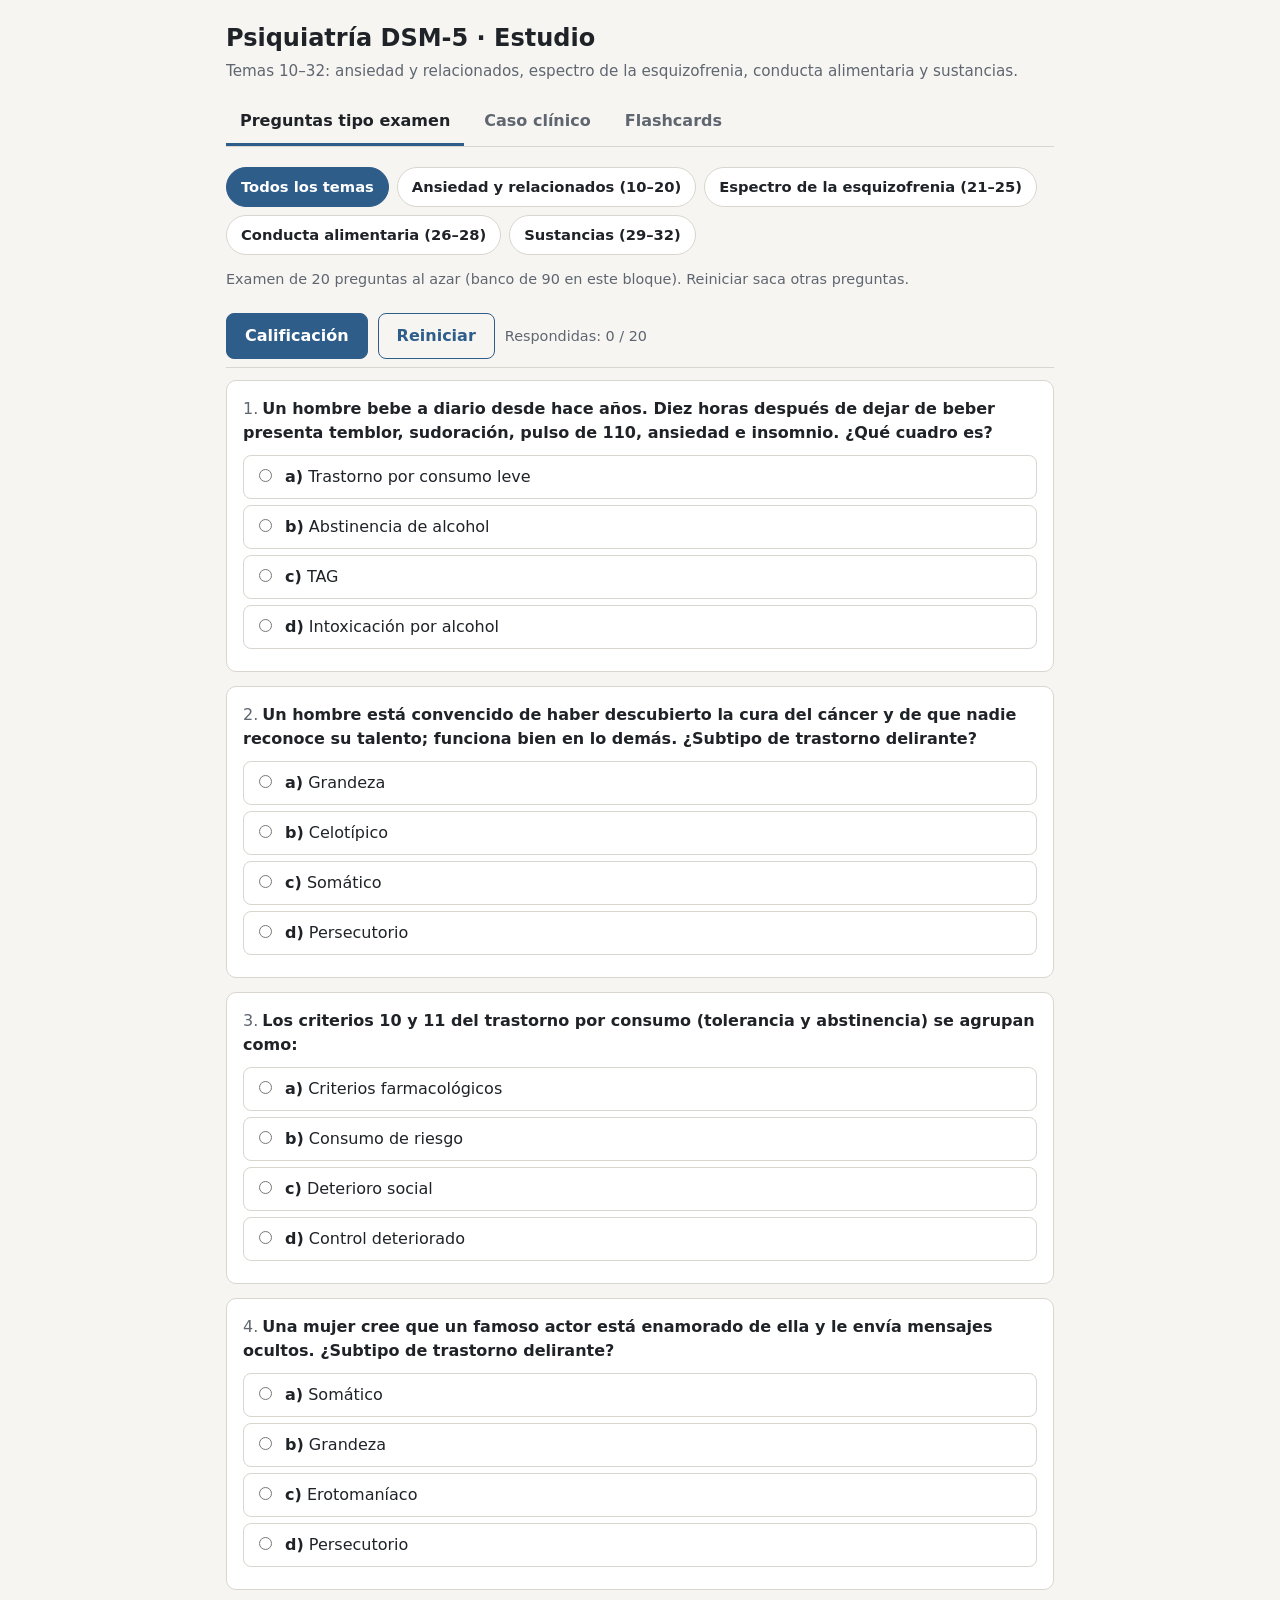
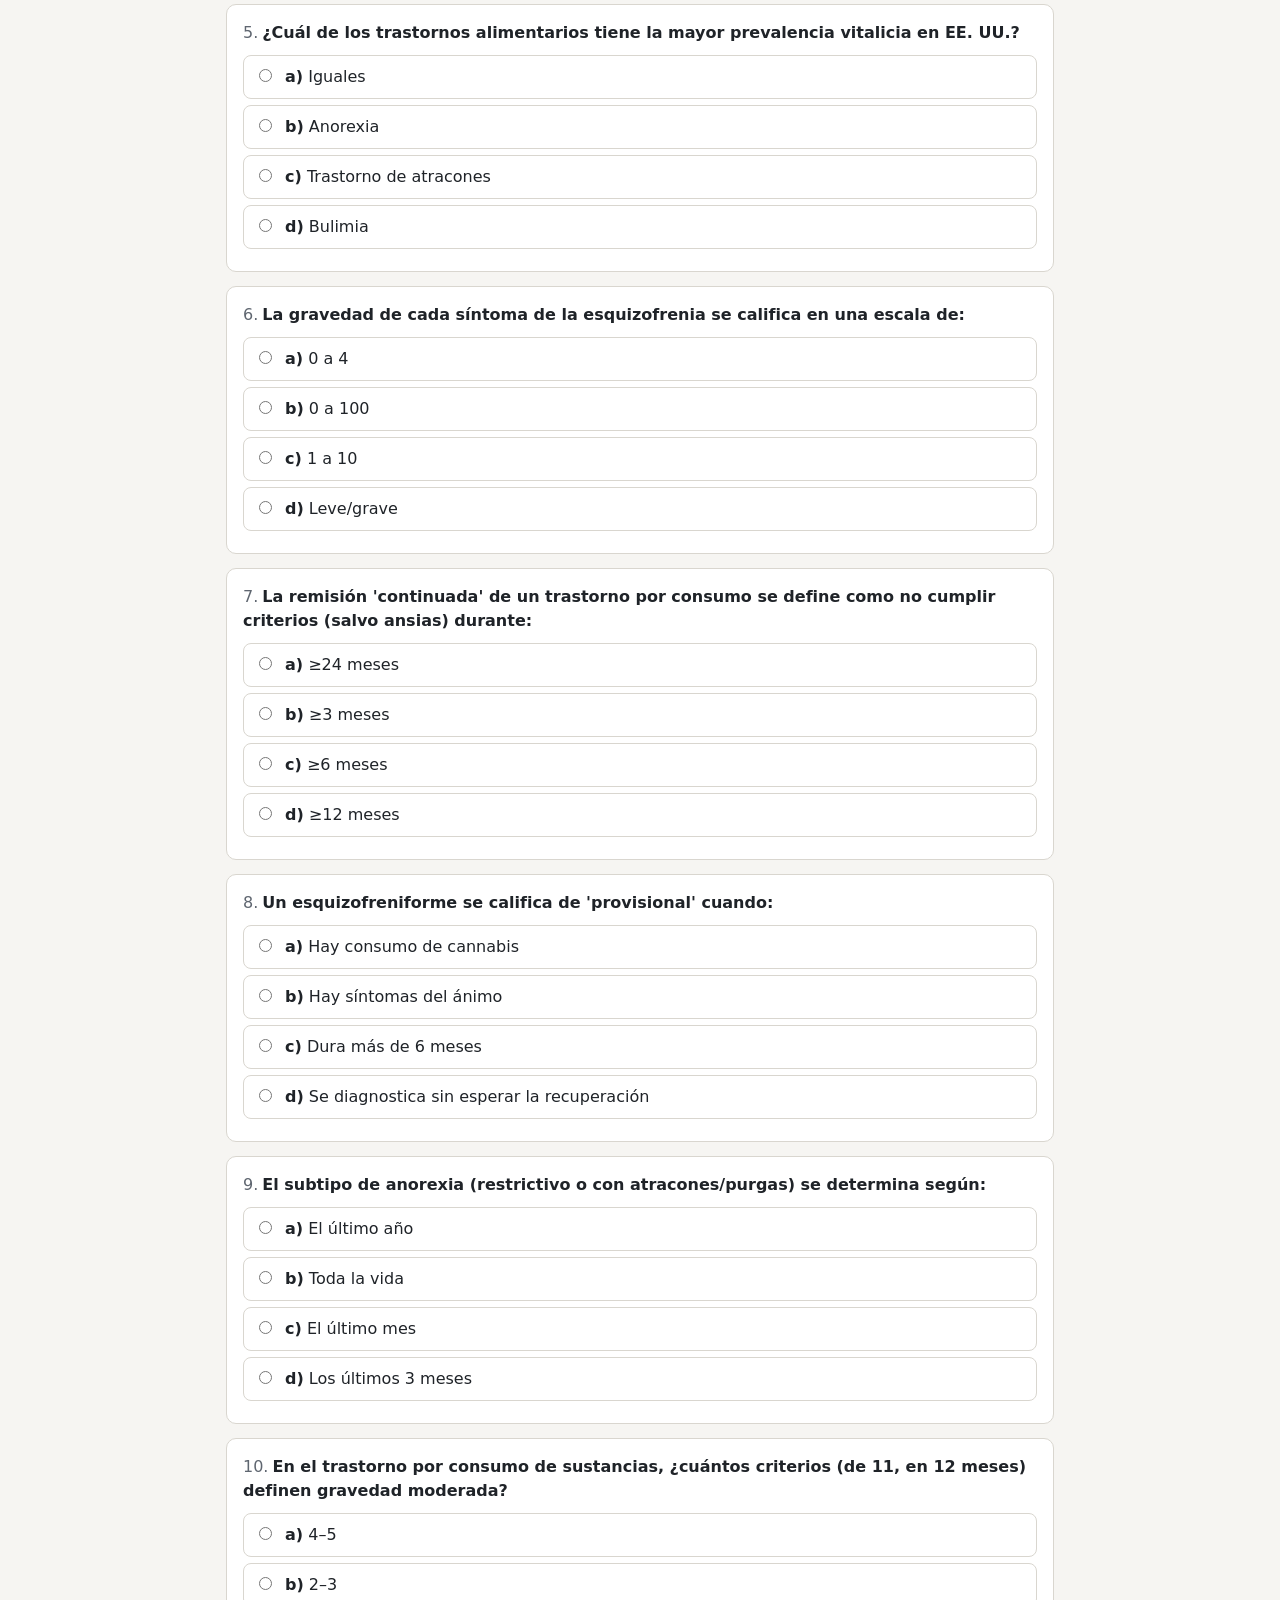
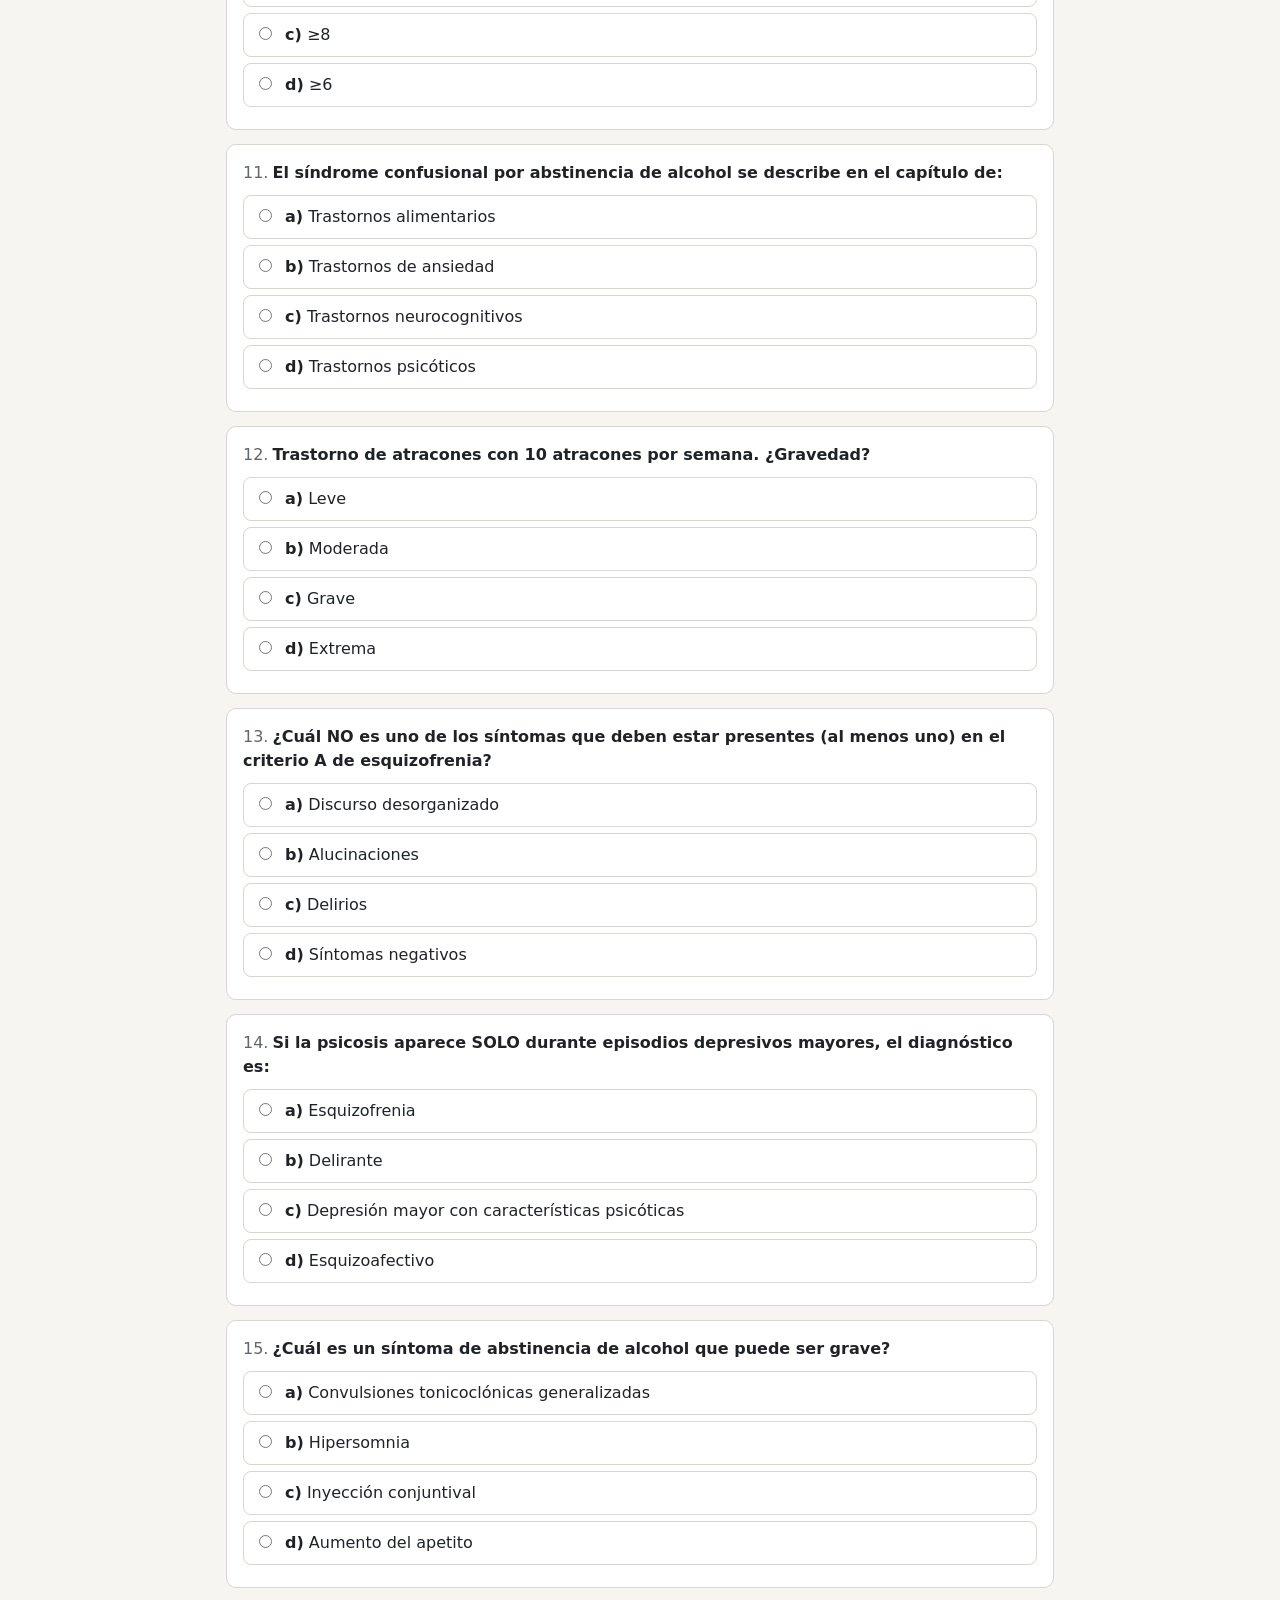
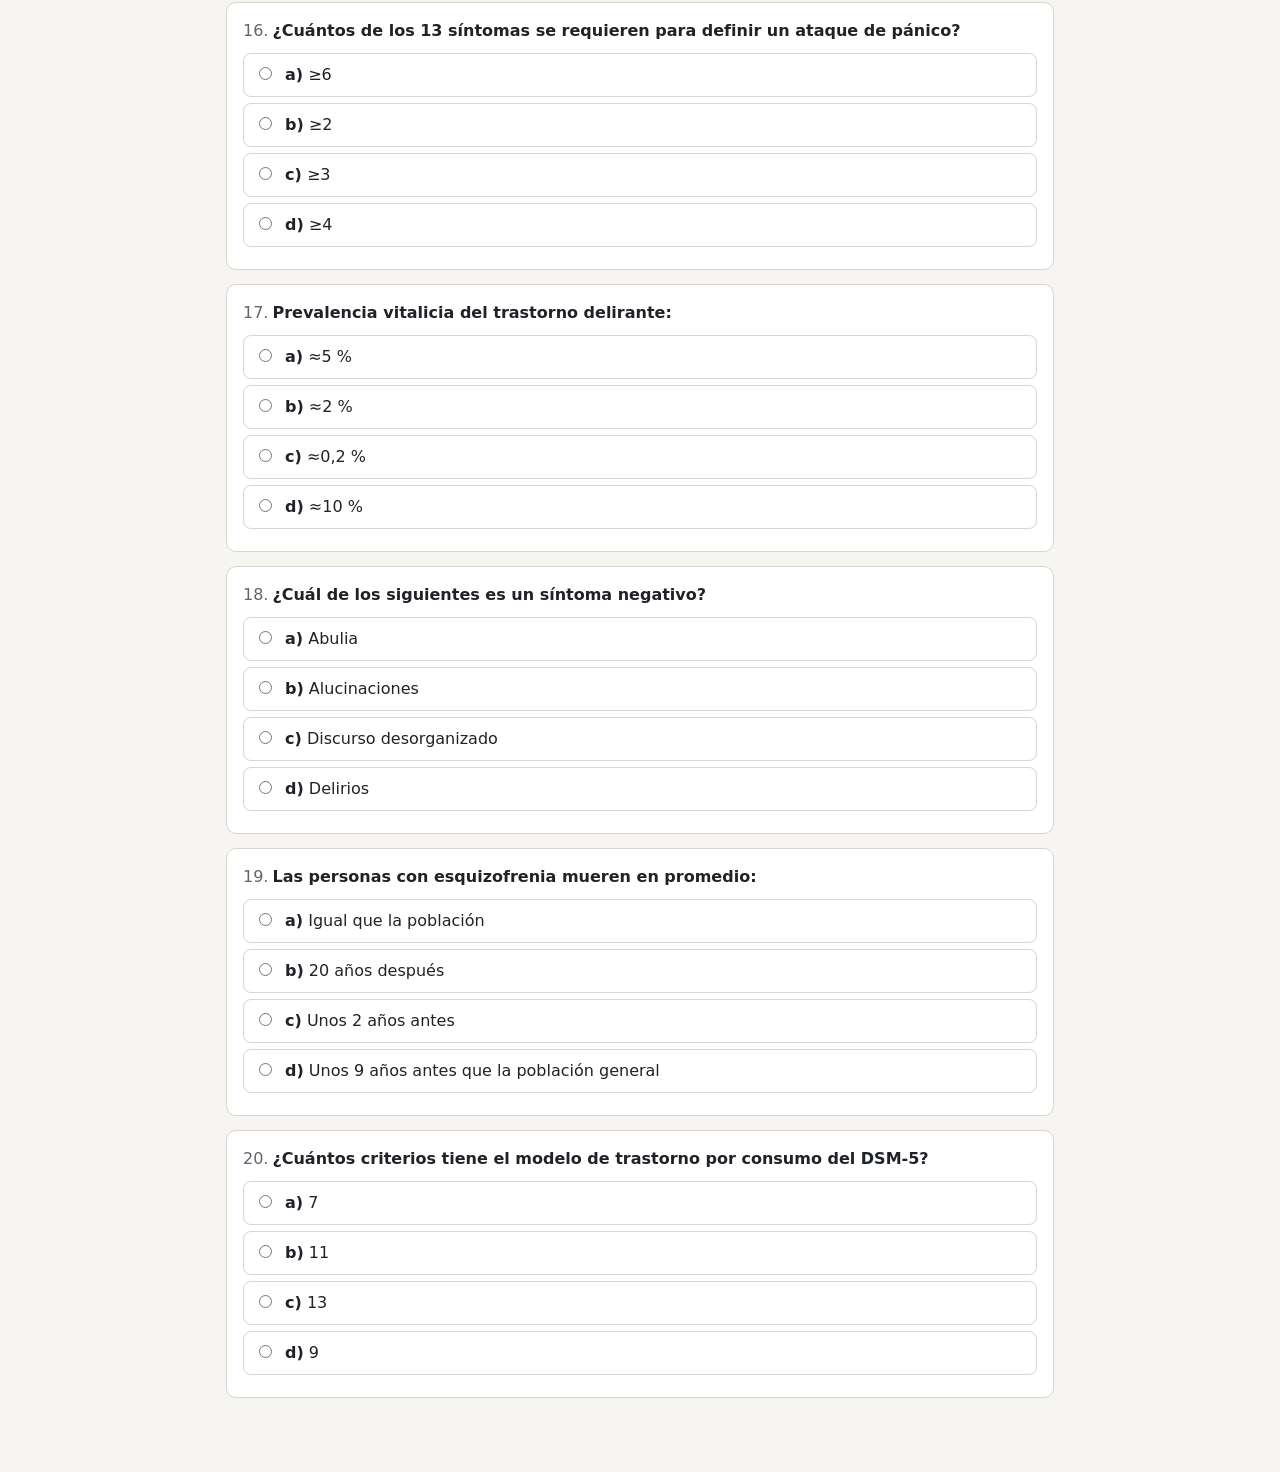
==== commit 6a41de01: "Casos clínicos aleatorios con historial de casos respondidos - El caso se elige al azar sin mostrar " ====
--- a/index.html
+++ b/index.html
@@ -4,7 +4,7 @@
 <meta charset="utf-8">
 <meta name="viewport" content="width=device-width, initial-scale=1">
 <title>Psiquiatría DSM-5: Estudio</title>
-<meta name="description" content="Examen de opción múltiple por bloque, un caso clínico por patología y flashcards de psiquiatría (DSM-5, temas 10–32).">
+<meta name="description" content="Examen de opción múltiple por bloque, casos clínicos aleatorios con historial y flashcards de psiquiatría (DSM-5, temas 10–32).">
 <style>
 :root{
   --bg:#f6f5f2; --surface:#ffffff; --surface-2:#efede8; --text:#1f2328; --muted:#5f6670;
@@ -63,6 +63,18 @@
 .chips{display:flex;flex-wrap:wrap;gap:8px;margin-bottom:6px}
 .chip{font:inherit;font-size:.92rem;font-weight:600;padding:8px 14px;border-radius:99px;border:1px solid var(--border);background:var(--surface);color:var(--text);cursor:pointer}
 .chip[aria-pressed="true"]{background:var(--accent);border-color:var(--accent);color:var(--accent-ink)}
+.lockmsg{padding:12px 14px;border:1px dashed var(--border);border-radius:10px;color:var(--muted);background:var(--surface)}
+.hist{margin-top:28px;padding-top:16px;border-top:1px solid var(--border)}
+.hist-head{display:flex;justify-content:space-between;align-items:center;gap:10px;flex-wrap:wrap}
+.hist-head h2{font-size:1.15rem;margin:0}
+.btn.small{padding:6px 12px;font-size:.88rem}
+.hist-item{display:flex;width:100%;justify-content:space-between;align-items:center;gap:12px;text-align:left;font:inherit;color:var(--text);background:var(--surface);border:1px solid var(--border);border-radius:10px;padding:10px 14px;margin:8px 0;cursor:pointer}
+.hist-item:hover{background:var(--surface-2)}
+.hist-item small{color:var(--muted)}
+.hist-score{font-weight:700;font-size:1.1rem;flex:none;padding:4px 10px;border-radius:8px}
+.hist-score.ok{background:var(--ok-bg);color:var(--ok)}
+.hist-score.bad{background:var(--bad-bg);color:var(--bad)}
+[hidden]{display:none !important}
 /* Flashcards */
 .fc-area{display:flex;flex-direction:column;align-items:center}
 .flash{width:100%;max-width:560px;height:320px;perspective:1200px;cursor:pointer;margin:6px 0 14px}
@@ -108,20 +120,40 @@
 
   <!-- CASO CLÍNICO -->
   <section id="caso" hidden>
-    <div class="toolbar">
-      <label for="case-select"><strong>Caso:</strong></label>
-      <select id="case-select"></select>
-      <button class="btn secondary" id="case-prev" aria-label="Caso anterior">←</button>
-      <button class="btn secondary" id="case-next" aria-label="Caso siguiente">→</button>
+    <div class="chips" id="cs-blocks" role="group" aria-label="Elegir bloque de casos"></div>
+    <p class="progress" id="cs-info"></p>
+
+    <div id="cs-live">
+      <div class="case-text" id="case-text"></div>
+      <div class="sticky-bar toolbar">
+        <button class="btn" id="cs-grade">Calificación</button>
+        <button class="btn secondary" id="cs-reset">Reiniciar (otro caso)</button>
+        <button class="btn secondary" id="cs-histbtn">Historial (0)</button>
+        <span class="progress" id="cs-progress"></span>
+      </div>
+      <div class="score" id="cs-score"></div>
+      <div id="cs-list"></div>
+      <p class="lockmsg" id="cs-lock">Responde primero el diagnóstico. Al elegirlo se fija tu respuesta y se desbloquean las otras 9 preguntas.</p>
     </div>
-    <div class="case-text" id="case-text"></div>
-    <div class="sticky-bar toolbar">
-      <button class="btn" id="cs-grade">Calificación</button>
-      <button class="btn secondary" id="cs-reset">Reiniciar</button>
-      <span class="progress" id="cs-progress"></span>
+
+    <div id="cs-review" hidden>
+      <div class="toolbar">
+        <button class="btn" id="rv-back">← Volver al caso actual</button>
+        <button class="btn secondary" id="rv-retry">Intentar de nuevo este caso</button>
+      </div>
+      <div class="case-text" id="rv-text"></div>
+      <div class="score show" id="rv-score"></div>
+      <div id="rv-list"></div>
     </div>
-    <div class="score" id="cs-score"></div>
-    <div id="cs-list"></div>
+
+    <div class="hist" id="cs-hist">
+      <div class="hist-head">
+        <h2>Casos anteriores</h2>
+        <button class="btn secondary small" id="cs-clear">Borrar historial</button>
+      </div>
+      <p class="progress">Cada caso que calificas o dejas al reiniciar se guarda aquí en este navegador. Toca uno para revisar tus respuestas.</p>
+      <div id="cs-hist-list"></div>
+    </div>
   </section>
 
   <!-- FLASHCARDS -->
@@ -856,16 +888,142 @@
 });
 exInfo(); exam.render();
 
-/* Caso clínico */
-const sel=document.getElementById("case-select");
-sel.innerHTML=BLOCKS.slice(1).map(([k,l])=>`<optgroup label="${l}">`+CASES.map((c,i)=>c.b===k?`<option value="${i}">${c.title}</option>`:"").join("")+`</optgroup>`).join("");
-function showCase(){const c=CASES[+sel.value];document.getElementById("case-text").innerHTML=`<h3>${c.title}</h3>`+c.text.map(p=>`<p>${p}</p>`).join("");}
-const caseQuiz=makeQuiz("cs",()=>CASES[+sel.value].qs);
-function goCase(i){sel.value=String((i+CASES.length)%CASES.length);showCase();caseQuiz.render();}
-sel.addEventListener("change",()=>goCase(+sel.value));
-document.getElementById("case-prev").addEventListener("click",()=>goCase(+sel.value-1));
-document.getElementById("case-next").addEventListener("click",()=>goCase(+sel.value+1));
-showCase(); caseQuiz.render();
+/* ================== CASO CLÍNICO ALEATORIO + HISTORIAL ================== */
+const CS_KEY="psiq-casos-v1", HIST_MAX=100;
+let cs={block:"all",deck:[],cur:null,hist:[]};
+try{const d=JSON.parse(localStorage.getItem(CS_KEY));if(d&&Array.isArray(d.hist))cs=Object.assign(cs,d);}catch(e){}
+if(cs.cur&&!CASES[cs.cur.idx])cs.cur=null;
+function csSave(){try{localStorage.setItem(CS_KEY,JSON.stringify(cs));}catch(e){}}
+const $=id=>document.getElementById(id);
+const blockName=k=>(BLOCKS.find(b=>b[0]===k)||["",""])[1];
+function csPool(){return CASES.map((_,i)=>i).filter(i=>cs.block==="all"||CASES[i].b===cs.block);}
+
+/* Baraja sin repetir: recorre todos los casos del bloque antes de repetir alguno */
+function csNextIdx(){
+  const pool=csPool();
+  cs.deck=cs.deck.filter(i=>pool.includes(i));
+  if(!cs.deck.length){
+    cs.deck=shuffle(pool);
+    if(cs.cur&&cs.deck.length>1&&cs.deck[0]===cs.cur.idx)cs.deck.push(cs.deck.shift());
+  }
+  return cs.deck.shift();
+}
+function csNew(idx){
+  const c=CASES[idx];
+  cs.cur={idx,order:c.qs.map(q=>shuffle(q.o.map((_,i)=>i))),sel:c.qs.map(()=>null),graded:false,id:null};
+  csSave(); csShowLive(); csRenderLive();
+}
+function csScore(rec){const c=CASES[rec.idx];return c.qs.reduce((n,q,i)=>n+(rec.sel[i]!==null&&rec.order[i][rec.sel[i]]===q.a?1:0),0);}
+
+/* Guarda el caso actual en el historial (si tiene al menos una respuesta) */
+function csArchive(){
+  const r=cs.cur; if(!r||r.sel.every(s=>s===null))return;
+  if(!r.id)r.id=Date.now();
+  const entry={id:r.id,idx:r.idx,order:r.order,sel:r.sel.slice(),ok:csScore(r),ts:Date.now(),graded:r.graded};
+  const k=cs.hist.findIndex(h=>h.id===r.id);
+  if(k>=0)cs.hist[k]=entry; else cs.hist.unshift(entry);
+  cs.hist=cs.hist.slice(0,HIST_MAX);
+  csSave(); csRenderHist();
+}
+
+function cardHTML(prefix,i,q,order){
+  return `<div class="card" id="${prefix}-q${i}">
+    <div class="q-head"><span class="q-num">${i+1}.</span>${q.q}<span class="res"></span></div>
+    ${order.map((oi,j)=>`<label class="opt"><input type="radio" name="${prefix}-${i}" value="${j}"><span><b>${L[j]})</b> ${q.o[oi]}</span></label>`).join("")}
+    <div class="why"></div></div>`;
+}
+function markCard(card,q,order,s){
+  const opts=card.querySelectorAll(".opt"), right=order.indexOf(q.a), good=s===right;
+  opts.forEach(o=>{o.classList.remove("correct","wrong");o.querySelector("input").disabled=true;});
+  opts[right].classList.add("correct");
+  if(s!==null&&!good)opts[s].classList.add("wrong");
+  if(s!==null)opts[s].querySelector("input").checked=true;
+  card.classList.add("graded",good?"graded-ok":"graded-bad");
+  card.querySelector(".res").innerHTML=good?'<span class="tag ok">Correcta</span>':(s!==null?'<span class="tag bad">Incorrecta</span>':'<span class="tag bad">Sin responder</span>');
+  card.querySelector(".why").innerHTML=`<b>Respuesta: ${L[right]}) ${q.o[q.a]}.</b> ${q.w}`;
+}
+function caseTextHTML(c,reveal){
+  return `<h3>${reveal?"Diagnóstico: "+c.title:"Caso clínico"}</h3>`+c.text.map(p=>`<p>${p}</p>`).join("");
+}
+function scoreHTML(ok,total){return `Calificación: <strong>${(ok/total*10).toFixed(1)} / 10</strong> &nbsp;·&nbsp; ${ok} correctas, ${total-ok} incorrectas o sin responder.`;}
+
+function csRenderLive(){
+  const r=cs.cur, c=CASES[r.idx];
+  $("case-text").innerHTML=caseTextHTML(c,r.graded);
+  $("cs-list").innerHTML=c.qs.map((q,i)=>cardHTML("cs",i,q,r.order[i])).join("");
+  const cards=$("cs-list").querySelectorAll(".card");
+  if(r.graded){
+    c.qs.forEach((q,i)=>markCard(cards[i],q,r.order[i],r.sel[i]));
+    $("cs-score").innerHTML=scoreHTML(csScore(r),c.qs.length); $("cs-score").className="score show";
+  }else{
+    $("cs-score").className="score";
+    r.sel.forEach((s,i)=>{if(s!==null)cards[i].querySelectorAll("input")[s].checked=true;});
+    $("cs-list").querySelectorAll("input").forEach(inp=>inp.addEventListener("change",()=>{
+      const i=+inp.name.split("-")[1]; r.sel[i]=+inp.value; csSave(); csLockState();
+    }));
+  }
+  csLockState(); csInfo();
+}
+/* La pregunta 1 (diagnóstico) se fija al contestarla; hasta entonces las demás están ocultas */
+function csLockState(){
+  const r=cs.cur, cards=$("cs-list").querySelectorAll(".card"), open=r.graded||r.sel[0]!==null;
+  cards.forEach((cd,i)=>{if(i>0)cd.hidden=!open;});
+  if(r.sel[0]!==null)cards[0].querySelectorAll("input").forEach(x=>x.disabled=true);
+  $("cs-lock").hidden=open;
+  const n=r.sel.filter(s=>s!==null).length;
+  $("cs-progress").textContent=`Respondidas: ${n} / ${r.sel.length}`;
+}
+function csInfo(){
+  const pool=csPool().length, seen=pool-cs.deck.length;
+  $("cs-info").textContent=`Caso ${seen} de ${pool} de este bloque. Reiniciar te da un caso de otra enfermedad; no se repite ninguno hasta terminar la ronda.`;
+}
+function csGrade(){
+  const r=cs.cur; if(r.graded)return;
+  r.graded=true; csArchive(); csRenderLive();
+  $("cs-score").scrollIntoView({behavior:"smooth",block:"center"});
+}
+function csRenderHist(){
+  $("cs-histbtn").textContent=`Historial (${cs.hist.length})`;
+  const fmt=t=>new Date(t).toLocaleString("es-MX",{day:"numeric",month:"short",hour:"2-digit",minute:"2-digit"});
+  $("cs-hist-list").innerHTML=cs.hist.length?cs.hist.map(h=>{
+    const c=CASES[h.idx]; if(!c)return "";
+    const nota=(h.ok/c.qs.length*10).toFixed(1);
+    return `<button class="hist-item" data-id="${h.id}"><span><b>${c.title}</b><br><small>${fmt(h.ts)}${h.graded?"":" · guardado al reiniciar"}</small></span><span class="hist-score ${h.ok/c.qs.length>=0.6?"ok":"bad"}">${nota}</span></button>`;
+  }).join(""):'<p class="progress">Aún no hay casos guardados.</p>';
+  $("cs-clear").hidden=!cs.hist.length;
+}
+function csShowLive(){$("cs-live").hidden=false;$("cs-review").hidden=true;}
+let rvIdx=null;
+function csReview(id){
+  const h=cs.hist.find(x=>x.id===id); if(!h)return;
+  const c=CASES[h.idx]; rvIdx=h.idx;
+  $("rv-text").innerHTML=caseTextHTML(c,true);
+  $("rv-score").innerHTML=scoreHTML(h.ok,c.qs.length);
+  $("rv-list").innerHTML=c.qs.map((q,i)=>cardHTML("rv",i,q,h.order[i])).join("");
+  const cards=$("rv-list").querySelectorAll(".card");
+  c.qs.forEach((q,i)=>markCard(cards[i],q,h.order[i],h.sel[i]));
+  $("cs-live").hidden=true; $("cs-review").hidden=false;
+  $("cs-review").scrollIntoView({behavior:"smooth",block:"start"});
+}
+
+const csChips=$("cs-blocks");
+csChips.innerHTML=BLOCKS.map(([k,l])=>`<button class="chip" data-b="${k}" aria-pressed="${k===cs.block}">${l}</button>`).join("");
+csChips.addEventListener("click",e=>{
+  const ch=e.target.closest(".chip"); if(!ch||ch.dataset.b===cs.block)return;
+  csArchive(); cs.block=ch.dataset.b; cs.deck=[];
+  csChips.querySelectorAll(".chip").forEach(x=>x.setAttribute("aria-pressed",x===ch));
+  csNew(csNextIdx());
+});
+$("cs-grade").addEventListener("click",csGrade);
+$("cs-reset").addEventListener("click",()=>{csArchive();csNew(csNextIdx());window.scrollTo({top:0,behavior:"smooth"});});
+$("cs-histbtn").addEventListener("click",()=>$("cs-hist").scrollIntoView({behavior:"smooth",block:"start"}));
+$("cs-hist-list").addEventListener("click",e=>{const b=e.target.closest(".hist-item");if(b)csReview(+b.dataset.id);});
+$("rv-back").addEventListener("click",()=>{csShowLive();window.scrollTo({top:0,behavior:"smooth"});});
+$("rv-retry").addEventListener("click",()=>{csArchive();csNew(rvIdx);window.scrollTo({top:0,behavior:"smooth"});});
+$("cs-clear").addEventListener("click",()=>{if(confirm("¿Borrar todos los casos guardados?")){cs.hist=[];csSave();csRenderHist();}});
+
+csRenderHist();
+if(cs.cur){csShowLive();csRenderLive();} else csNew(csNextIdx());
 
 /* Flashcards */
 let deck=[], pos=0;
